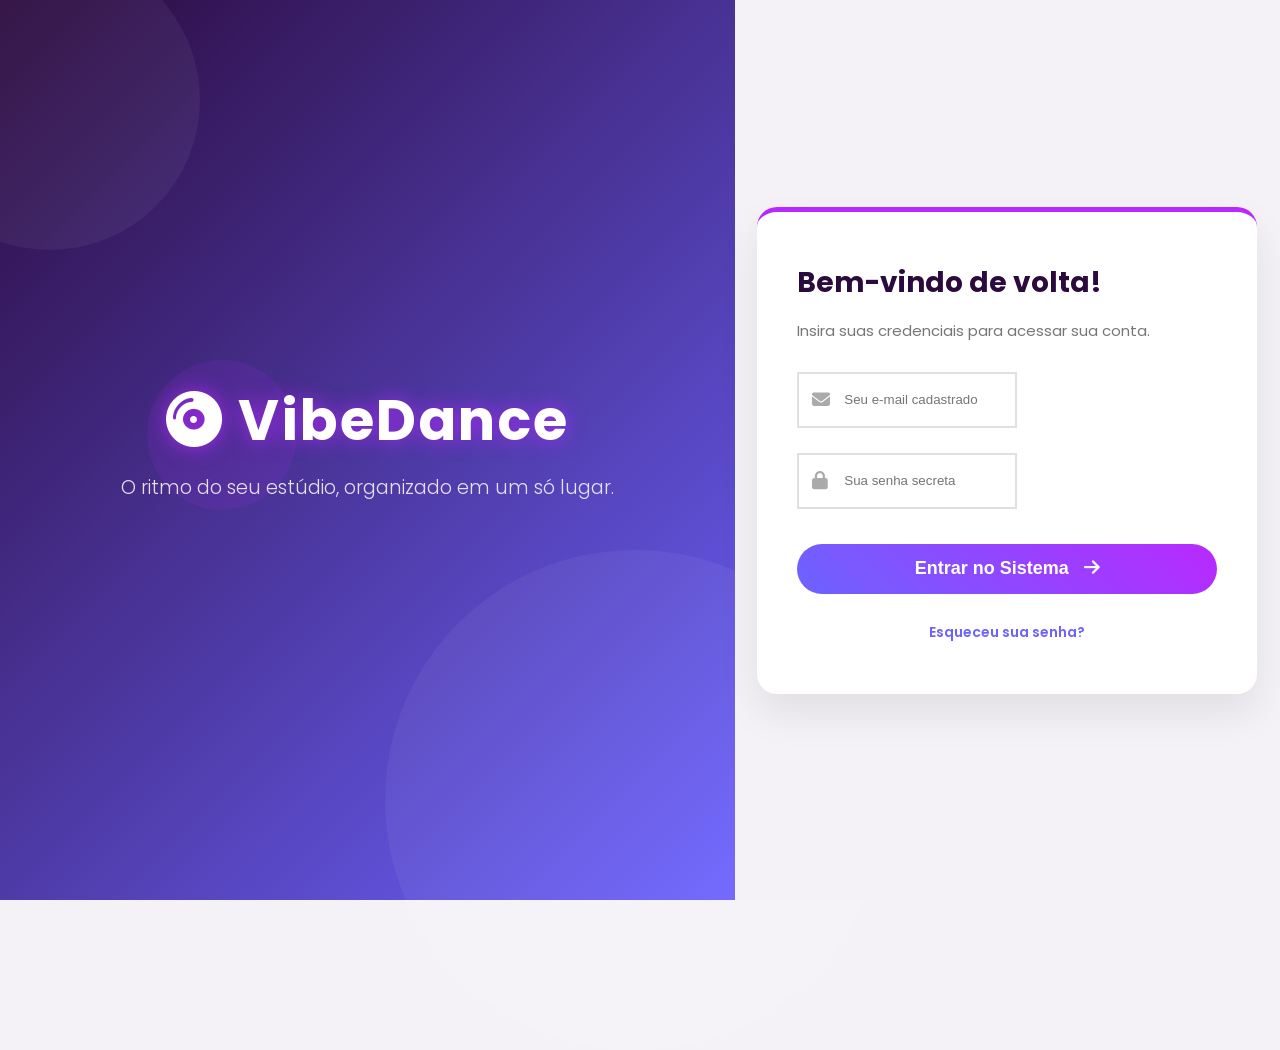
==== frontend/index.html @ d1a403cc "Criação JWT, Melhorias Frontend" ====
<!DOCTYPE html>
<html lang="pt-BR">
<head>
    <meta charset="UTF-8">
    <meta name="viewport" content="width=device-width, initial-scale=1.0">
    <title>VibeDance - Entre na sua conta</title>
    <!-- Importando o CSS global -->
    <link rel="stylesheet" href="styles.css">
    <style>
        /* Substitui o comportamento padrão do body apenas para esta página */
        body.login-page {
            display: flex;
            flex-direction: row;
            height: 100vh;
            margin: 0;
            overflow: hidden;
            background-color: var(--cor-fundo);
        }

        /* Lado Esquerdo: Marca e Vibe (Visual) */
        .login-banner {
            flex: 1.2;
            background: linear-gradient(135deg, var(--roxo-profundo) 0%, var(--roxo-vibrante) 100%);
            color: var(--cor-branco);
            display: flex;
            flex-direction: column;
            justify-content: center;
            align-items: center;
            text-align: center;
            position: relative;
            padding: 40px;
        }

        /* Formas geométricas abstratas para dar movimento ao fundo */
        .forma-abstrata {
            position: absolute;
            border-radius: 50%;
            background: rgba(255, 255, 255, 0.05);
            z-index: 0;
        }
        .forma-1 { width: 300px; height: 300px; top: -50px; left: -100px; }
        .forma-2 { width: 500px; height: 500px; bottom: -150px; right: -150px; }
        .forma-3 { width: 150px; height: 150px; top: 40%; left: 20%; background: rgba(184, 41, 255, 0.1); }

        .banner-conteudo {
            z-index: 1;
        }

        .banner-conteudo h1 {
            font-size: 3.5rem;
            margin: 0;
            letter-spacing: 2px;
            text-shadow: 0 0 20px rgba(184, 41, 255, 0.8);
        }

        .banner-conteudo p {
            font-size: 1.2rem;
            opacity: 0.85;
            margin-top: 10px;
            font-weight: 300;
        }

        /* Lado Direito: Formulário de Login */
        .login-form-area {
            flex: 1;
            display: flex;
            justify-content: center;
            align-items: center;
            background: var(--cor-fundo);
            position: relative;
        }

        .login-card {
            width: 100%;
            max-width: 420px;
            background: var(--cor-branco);
            padding: 50px 40px;
            border-radius: 20px;
            box-shadow: 0 20px 40px rgba(0,0,0,0.08);
            border-top: 5px solid var(--roxo-neon);
        }

        .login-card h2 {
            margin-top: 0;
            color: var(--roxo-profundo);
            font-size: 28px;
            margin-bottom: 10px;
        }

        .login-card p.subtitulo {
            color: #777;
            margin-bottom: 30px;
            font-size: 15px;
        }

        /* Estilizando os inputs com ícones embutidos */
        .input-icon-wrapper {
            position: relative;
            margin-bottom: 25px;
        }

        .input-icon-wrapper i {
            position: absolute;
            top: 50%;
            left: 15px;
            transform: translateY(-50%);
            color: #aaa;
            font-size: 18px;
        }

        .input-icon-wrapper input {
            padding-left: 45px;
            height: 50px;
            border: 2px solid #e0e0e0;
            transition: all 0.3s ease;
        }

        .input-icon-wrapper input:focus {
            border-color: var(--roxo-vibrante);
            box-shadow: 0 0 10px rgba(108, 99, 255, 0.1);
        }

        .input-icon-wrapper input:focus + i,
        .input-icon-wrapper input:valid + i {
            color: var(--roxo-vibrante);
        }

        /* Responsividade para telas menores (celulares) */
        @media (max-width: 768px) {
            body.login-page { flex-direction: column; }
            .login-banner { flex: 0.6; padding: 20px; }
            .banner-conteudo h1 { font-size: 2.5rem; }
            .login-card { padding: 30px 20px; box-shadow: none; border: none; background: transparent; }
        }
    </style>
</head>
<body class="login-page">

    <!-- Lado Esquerdo Visual -->
    <div class="login-banner">
        <div class="forma-abstrata forma-1"></div>
        <div class="forma-abstrata forma-2"></div>
        <div class="forma-abstrata forma-3"></div>
        
        <div class="banner-conteudo">
            <h1><i class="fas fa-compact-disc"></i> VibeDance</h1>
            <p>O ritmo do seu estúdio, organizado em um só lugar.</p>
        </div>
    </div>

    <!-- Lado Direito Formulário -->
    <div class="login-form-area">
        <div class="login-card">
            <h2>Bem-vindo de volta!</h2>
            <p class="subtitulo">Insira suas credenciais para acessar sua conta.</p>

            <form id="form-login">
                <div class="input-icon-wrapper">
                    <i class="fas fa-envelope"></i>
                    <input type="email" id="email" required placeholder="Seu e-mail cadastrado">
                </div>
                
                <div class="input-icon-wrapper">
                    <i class="fas fa-lock"></i>
                    <input type="password" id="senha" required placeholder="Sua senha secreta">
                </div>
                
                <button type="submit" class="btn-acao" style="height: 50px; font-size: 18px; margin-top: 10px;">
                    Entrar no Sistema <i class="fas fa-arrow-right" style="margin-left: 10px;"></i>
                </button>
            </form>
            
            <div style="text-align: center; margin-top: 25px;">
                <a href="#" style="color: var(--roxo-vibrante); text-decoration: none; font-size: 14px; font-weight: 600;">Esqueceu sua senha?</a>
            </div>
        </div>
    </div>

    <!-- Mantemos a mesma lógica de redirecionamento que já criamos -->
    <script src="login.js"></script>
</body>
</html>
---- frontend/styles.css ----
/* Importando fonte moderna e ícones */
@import url('https://fonts.googleapis.com/css2?family=Poppins:wght@300;400;600;800&display=swap');
@import url('https://cdnjs.cloudflare.com/ajax/libs/font-awesome/6.4.0/css/all.min.css');

:root {
    --roxo-profundo: #2b0a3d;
    --roxo-vibrante: #6C63FF;
    --roxo-neon: #b829ff;
    --rosa-acento: #FF6584;
    --cor-fundo: #f4f2f7;
    --cor-texto: #333333;
    --cor-branco: #FFFFFF;
}

body {
    font-family: 'Poppins', sans-serif;
    background-color: var(--cor-fundo);
    color: var(--cor-texto);
    margin: 0;
    padding: 0;
    display: flex;
    min-height: 100vh;
}

/* =========================================
   BARRA LATERAL (SIDEBAR) PÓS-LOGIN
========================================= */
.sidebar {
    width: 250px;
    background: linear-gradient(180deg, var(--roxo-profundo) 0%, #4a154b 100%);
    color: var(--cor-branco);
    display: flex;
    flex-direction: column;
    padding: 20px 0;
    box-shadow: 4px 0 10px rgba(0,0,0,0.1);
}

.sidebar-logo {
    font-size: 24px;
    font-weight: 800;
    text-align: center;
    margin-bottom: 40px;
    letter-spacing: 2px;
    color: var(--roxo-neon);
    text-shadow: 0 0 10px rgba(184, 41, 255, 0.5);
}

.sidebar-logo i { margin-right: 10px; }

.nav-menu {
    list-style: none;
    padding: 0;
    margin: 0;
}

.nav-menu li {
    padding: 15px 25px;
    cursor: pointer;
    transition: all 0.3s ease;
    border-left: 4px solid transparent;
}

.nav-menu li:hover, .nav-menu li.ativo {
    background: rgba(255, 255, 255, 0.1);
    border-left: 4px solid var(--roxo-neon);
    padding-left: 30px; /* Efeito de movimento */
}

.nav-menu li i {
    margin-right: 15px;
    width: 20px;
    text-align: center;
}

/* =========================================
   ÁREA DE CONTEÚDO PRINCIPAL
========================================= */
.main-content {
    flex: 1;
    padding: 40px;
    overflow-y: auto;
}

.header-boas-vindas {
    display: flex;
    justify-content: space-between;
    align-items: center;
    margin-bottom: 40px;
}

.header-boas-vindas h1 {
    margin: 0;
    color: var(--roxo-profundo);
    font-weight: 800;
}

.header-boas-vindas p {
    margin: 5px 0 0 0;
    color: #666;
}

.perfil-usuario {
    display: flex;
    align-items: center;
    gap: 15px;
    background: var(--cor-branco);
    padding: 10px 20px;
    border-radius: 50px;
    box-shadow: 0 4px 10px rgba(0,0,0,0.05);
}

.avatar {
    width: 40px;
    height: 40px;
    background: linear-gradient(135deg, var(--roxo-vibrante), var(--rosa-acento));
    border-radius: 50%;
    display: flex;
    align-items: center;
    justify-content: center;
    color: white;
    font-weight: bold;
}

/* =========================================
   CARDS DE DANÇA (MODALIDADES)
========================================= */
.grid-modalidades {
    display: grid;
    grid-template-columns: repeat(auto-fill, minmax(280px, 1fr));
    gap: 25px;
}

.card-danca {
    background: var(--cor-branco);
    border-radius: 16px;
    overflow: hidden;
    box-shadow: 0 10px 20px rgba(0,0,0,0.05);
    transition: transform 0.4s cubic-bezier(0.175, 0.885, 0.32, 1.275);
    position: relative;
    border-top: 5px solid var(--roxo-vibrante);
}

.card-danca:hover {
    transform: translateY(-10px); /* Efeito de elevação ("pulo" de dança) */
    box-shadow: 0 15px 30px rgba(108, 99, 255, 0.2);
}

.card-icon {
    font-size: 40px;
    color: var(--roxo-vibrante);
    text-align: center;
    margin-top: 25px;
    opacity: 0.8;
}

.card-content { padding: 25px; text-align: center; }
.card-content h3 { margin: 10px 0; color: var(--roxo-profundo); }
.card-content p { color: #777; font-size: 14px; margin-bottom: 20px; }

/* Botões com gradiente neon */
.btn-acao {
    background: linear-gradient(45deg, var(--roxo-vibrante), var(--roxo-neon));
    color: white;
    border: none;
    padding: 12px 25px;
    border-radius: 25px;
    font-weight: 600;
    cursor: pointer;
    width: 100%;
    transition: box-shadow 0.3s, transform 0.2s;
}

.btn-acao:hover {
    box-shadow: 0 5px 15px rgba(184, 41, 255, 0.4);
    transform: scale(1.02);
}
/* =========================================
   ESTILOS DO PAINEL ADMINISTRATIVO
========================================= */
.admin-grid {
    display: grid;
    grid-template-columns: 1fr;
    gap: 30px;
    margin-top: 30px;
}

@media (min-width: 1024px) {
    .admin-grid.duas-colunas {
        grid-template-columns: 1fr 1.5fr; /* Formulário menor, tabela maior */
    }
}

.card-admin {
    background: var(--cor-branco);
    border-radius: 16px;
    padding: 30px;
    box-shadow: 0 10px 20px rgba(0,0,0,0.03);
    border-top: 5px solid var(--roxo-vibrante);
}

.card-admin h2 {
    margin-top: 0;
    color: var(--roxo-profundo);
    font-size: 20px;
    border-bottom: 2px solid var(--cor-fundo);
    padding-bottom: 15px;
    margin-bottom: 25px;
}

/* Tabelas Modernas */
.table-responsive {
    overflow-x: auto;
}

.admin-table {
    width: 100%;
    border-collapse: collapse;
    margin-top: 10px;
}

.admin-table th {
    background-color: var(--cor-fundo);
    color: #555;
    font-weight: 600;
    text-align: left;
    padding: 15px;
    border-radius: 8px 8px 0 0;
}

.admin-table td {
    padding: 15px;
    border-bottom: 1px solid #eee;
    color: var(--cor-texto);
    vertical-align: middle;
}

.admin-table tr:hover {
    background-color: rgba(108, 99, 255, 0.05);
}

/* Botões de Ação na Tabela */
.btn-pequeno {
    padding: 6px 12px;
    border-radius: 6px;
    font-size: 12px;
    font-weight: bold;
    border: none;
    cursor: pointer;
    margin-right: 5px;
    color: white;
}
.btn-editar { background-color: #2196F3; }
.btn-excluir { background-color: #f44336; }
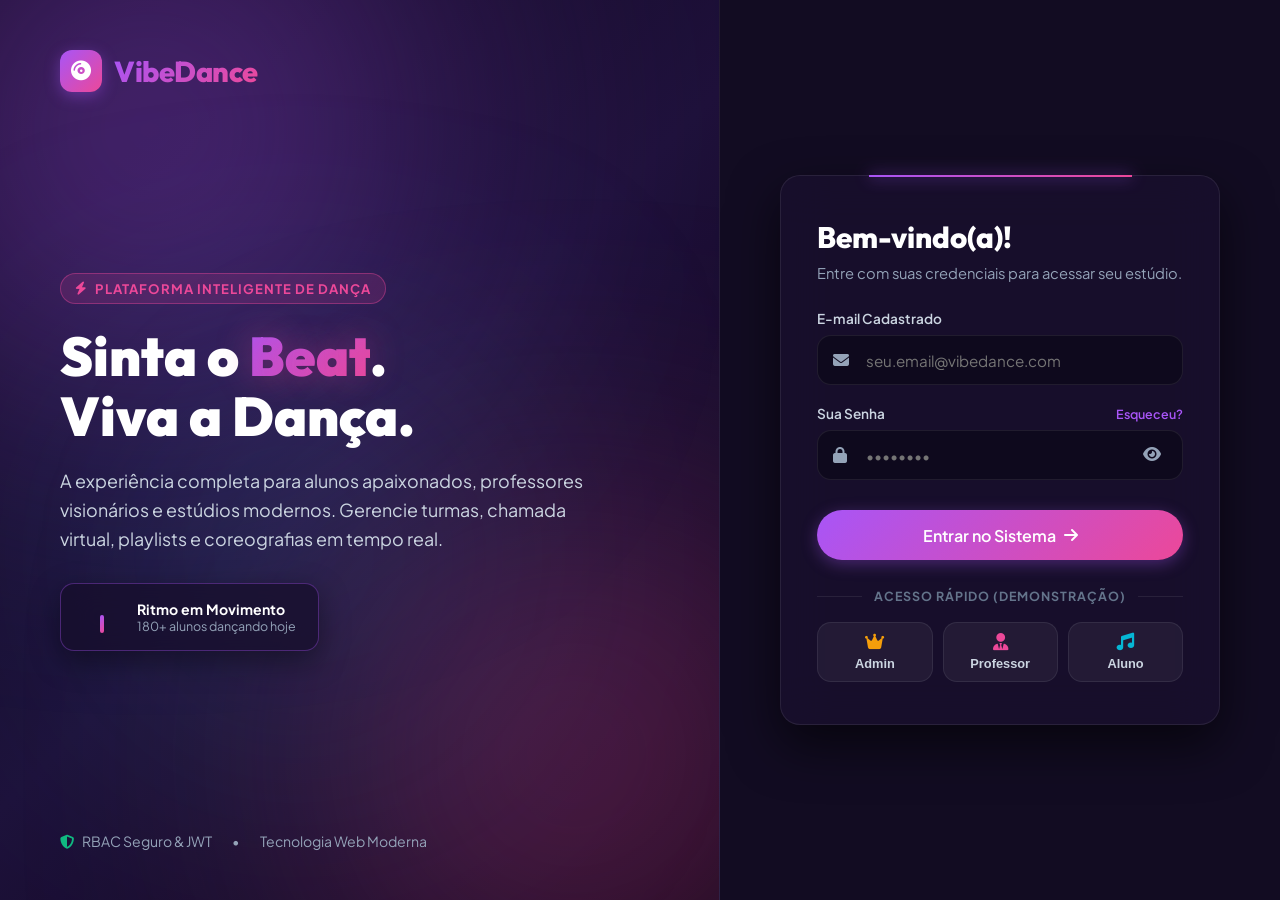
==== commit be9b0178: "Add front inicial e schema VibeDance" ====
--- a/frontend/index.html
+++ b/frontend/index.html
@@ -3,180 +3,497 @@
 <head>
     <meta charset="UTF-8">
     <meta name="viewport" content="width=device-width, initial-scale=1.0">
-    <title>VibeDance - Entre na sua conta</title>
-    <!-- Importando o CSS global -->
-    <link rel="stylesheet" href="styles.css">
+    <title>VibeDance - Entre no Ritmo | Autenticação</title>
+    
+    <!-- Design System Tokens & Components -->
+    <link rel="stylesheet" href="css/theme.css">
+    <link rel="stylesheet" href="css/components.css">
+
     <style>
-        /* Substitui o comportamento padrão do body apenas para esta página */
-        body.login-page {
-            display: flex;
-            flex-direction: row;
-            height: 100vh;
-            margin: 0;
+        body.login-body {
+            background-color: var(--bg-base);
+            min-height: 100vh;
+            display: flex;
+            align-items: stretch;
+            position: relative;
+            overflow-x: hidden;
+        }
+
+        /* Container Split Screen */
+        .login-split-wrapper {
+            display: flex;
+            width: 100vw;
+            min-height: 100vh;
+        }
+
+        /* Lado Esquerdo: A 'Vibe' (Visual Rítmico, Neon & Movimento) */
+        .vibe-showcase-panel {
+            flex: 1.25;
+            background: linear-gradient(135deg, #100820 0%, #1e113a 50%, #0d0618 100%);
+            position: relative;
+            display: flex;
+            flex-direction: column;
+            justify-content: space-between;
+            padding: 50px 60px;
             overflow: hidden;
-            background-color: var(--cor-fundo);
-        }
-
-        /* Lado Esquerdo: Marca e Vibe (Visual) */
-        .login-banner {
-            flex: 1.2;
-            background: linear-gradient(135deg, var(--roxo-profundo) 0%, var(--roxo-vibrante) 100%);
-            color: var(--cor-branco);
-            display: flex;
-            flex-direction: column;
-            justify-content: center;
-            align-items: center;
-            text-align: center;
-            position: relative;
-            padding: 40px;
-        }
-
-        /* Formas geométricas abstratas para dar movimento ao fundo */
-        .forma-abstrata {
+            border-right: 1px solid var(--border-subtle);
+        }
+
+        /* Luzes Cênicas de Palco */
+        .stage-light {
             position: absolute;
             border-radius: 50%;
+            filter: blur(140px);
+            pointer-events: none;
+        }
+        .light-purple {
+            width: 500px;
+            height: 500px;
+            top: -120px;
+            left: -100px;
+            background: rgba(168, 85, 247, 0.45);
+        }
+        .light-pink {
+            width: 450px;
+            height: 450px;
+            bottom: -80px;
+            right: -80px;
+            background: rgba(236, 72, 153, 0.4);
+        }
+        .light-cyan {
+            width: 300px;
+            height: 300px;
+            top: 45%;
+            left: 20%;
+            background: rgba(6, 182, 212, 0.25);
+        }
+
+        /* Conteúdo do Banner */
+        .showcase-header {
+            z-index: 2;
+            display: flex;
+            align-items: center;
+            gap: 12px;
+        }
+
+        .showcase-brand-title {
+            font-family: var(--font-heading);
+            font-size: 1.8rem;
+            font-weight: 800;
+            background: var(--grad-primary);
+            -webkit-background-clip: text;
+            -webkit-text-fill-color: transparent;
+            letter-spacing: -0.5px;
+        }
+
+        .showcase-hero {
+            z-index: 2;
+            max-width: 540px;
+            margin: auto 0;
+        }
+
+        .live-tag {
+            display: inline-flex;
+            align-items: center;
+            gap: 8px;
+            background: rgba(236, 72, 153, 0.15);
+            border: 1px solid rgba(236, 72, 153, 0.4);
+            color: var(--neon-pink);
+            padding: 6px 14px;
+            border-radius: var(--radius-full);
+            font-size: 0.82rem;
+            font-weight: 700;
+            text-transform: uppercase;
+            letter-spacing: 1px;
+            margin-bottom: 22px;
+        }
+
+        .hero-headline {
+            font-family: var(--font-heading);
+            font-size: 3.4rem;
+            font-weight: 900;
+            line-height: 1.12;
+            color: #fff;
+            margin-bottom: 20px;
+        }
+
+        .hero-headline span {
+            background: var(--grad-primary);
+            -webkit-background-clip: text;
+            -webkit-text-fill-color: transparent;
+            text-shadow: 0 0 35px rgba(236, 72, 153, 0.4);
+        }
+
+        .hero-subtext {
+            font-size: 1.12rem;
+            line-height: 1.6;
+            color: var(--text-secondary);
+            margin-bottom: 30px;
+        }
+
+        /* Equalizador estilizado no banner */
+        .showcase-sound-card {
+            background: rgba(22, 14, 42, 0.7);
+            backdrop-filter: blur(16px);
+            border: 1px solid var(--border-glow);
+            border-radius: var(--radius-md);
+            padding: 16px 22px;
+            display: inline-flex;
+            align-items: center;
+            gap: 16px;
+            box-shadow: 0 10px 30px rgba(0, 0, 0, 0.4);
+        }
+
+        .showcase-footer {
+            z-index: 2;
+            display: flex;
+            align-items: center;
+            gap: 20px;
+            color: var(--text-muted);
+            font-size: 0.88rem;
+        }
+
+        /* Lado Direito: Formulário de Autenticação */
+        .vibe-auth-panel {
+            flex: 1;
+            background: var(--bg-surface);
+            display: flex;
+            align-items: center;
+            justify-content: center;
+            padding: 40px;
+            position: relative;
+        }
+
+        .auth-card {
+            width: 100%;
+            max-width: 440px;
+            background: var(--bg-card);
+            backdrop-filter: blur(25px);
+            border: 1px solid var(--border-subtle);
+            border-radius: var(--radius-lg);
+            padding: 42px 36px;
+            box-shadow: 0 20px 50px rgba(0, 0, 0, 0.6);
+            position: relative;
+        }
+
+        .auth-card::before {
+            content: '';
+            position: absolute;
+            top: -1px;
+            left: 20%;
+            right: 20%;
+            height: 2px;
+            background: var(--grad-primary);
+            box-shadow: 0 0 15px var(--neon-purple);
+        }
+
+        .auth-card-header {
+            margin-bottom: 28px;
+        }
+
+        .auth-card-header h2 {
+            font-family: var(--font-heading);
+            font-size: 1.85rem;
+            font-weight: 800;
+            color: #fff;
+            margin-bottom: 8px;
+        }
+
+        .auth-card-header p {
+            color: var(--text-muted);
+            font-size: 0.92rem;
+        }
+
+        /* Input Wrappers com Ícone e Feedback */
+        .auth-field {
+            margin-bottom: 20px;
+            position: relative;
+        }
+
+        .auth-field label {
+            display: block;
+            font-size: 0.85rem;
+            font-weight: 600;
+            color: var(--text-secondary);
+            margin-bottom: 8px;
+        }
+
+        .input-group {
+            position: relative;
+            display: flex;
+            align-items: center;
+        }
+
+        .input-group i.input-icon {
+            position: absolute;
+            left: 16px;
+            color: var(--text-muted);
+            font-size: 1rem;
+            transition: color var(--transition-fast);
+        }
+
+        .input-group input {
+            width: 100%;
+            height: 50px;
+            padding: 0 45px 0 48px;
+            background: var(--bg-input);
+            border: 1px solid var(--border-subtle);
+            border-radius: var(--radius-md);
+            color: #fff;
+            font-size: 0.95rem;
+            font-family: var(--font-body);
+            outline: none;
+            transition: all var(--transition-fast);
+        }
+
+        .input-group input:focus {
+            border-color: var(--neon-purple);
+            box-shadow: 0 0 15px rgba(168, 85, 247, 0.35);
+        }
+
+        .input-group input:focus ~ i.input-icon {
+            color: var(--neon-purple);
+        }
+
+        .btn-toggle-eye {
+            position: absolute;
+            right: 14px;
+            background: none;
+            border: none;
+            color: var(--text-muted);
+            cursor: pointer;
+            padding: 8px;
+            font-size: 1rem;
+            transition: color var(--transition-fast);
+        }
+
+        .btn-toggle-eye:hover {
+            color: var(--neon-cyan);
+        }
+
+        .field-error-msg {
+            display: none;
+            font-size: 0.8rem;
+            color: #f87171;
+            margin-top: 6px;
+            align-items: center;
+            gap: 6px;
+        }
+
+        /* Alerta Geral de Erro */
+        .auth-alert {
+            display: none;
+            background: rgba(239, 68, 68, 0.15);
+            border: 1px solid rgba(239, 68, 68, 0.4);
+            color: #fca5a5;
+            padding: 12px 16px;
+            border-radius: var(--radius-md);
+            font-size: 0.88rem;
+            margin-bottom: 22px;
+            align-items: center;
+            gap: 10px;
+        }
+
+        /* Demo Quick Access */
+        .demo-access-divider {
+            display: flex;
+            align-items: center;
+            gap: 12px;
+            margin: 28px 0 18px;
+            color: var(--text-dim);
+            font-size: 0.78rem;
+            font-weight: 700;
+            text-transform: uppercase;
+            letter-spacing: 1px;
+        }
+
+        .demo-access-divider::before, .demo-access-divider::after {
+            content: '';
+            flex: 1;
+            height: 1px;
+            background: var(--border-subtle);
+        }
+
+        .demo-pills-grid {
+            display: grid;
+            grid-template-columns: repeat(3, 1fr);
+            gap: 10px;
+        }
+
+        .demo-pill-btn {
             background: rgba(255, 255, 255, 0.05);
-            z-index: 0;
-        }
-        .forma-1 { width: 300px; height: 300px; top: -50px; left: -100px; }
-        .forma-2 { width: 500px; height: 500px; bottom: -150px; right: -150px; }
-        .forma-3 { width: 150px; height: 150px; top: 40%; left: 20%; background: rgba(184, 41, 255, 0.1); }
-
-        .banner-conteudo {
-            z-index: 1;
-        }
-
-        .banner-conteudo h1 {
-            font-size: 3.5rem;
-            margin: 0;
-            letter-spacing: 2px;
-            text-shadow: 0 0 20px rgba(184, 41, 255, 0.8);
-        }
-
-        .banner-conteudo p {
-            font-size: 1.2rem;
-            opacity: 0.85;
-            margin-top: 10px;
-            font-weight: 300;
-        }
-
-        /* Lado Direito: Formulário de Login */
-        .login-form-area {
-            flex: 1;
-            display: flex;
-            justify-content: center;
-            align-items: center;
-            background: var(--cor-fundo);
-            position: relative;
-        }
-
-        .login-card {
-            width: 100%;
-            max-width: 420px;
-            background: var(--cor-branco);
-            padding: 50px 40px;
-            border-radius: 20px;
-            box-shadow: 0 20px 40px rgba(0,0,0,0.08);
-            border-top: 5px solid var(--roxo-neon);
-        }
-
-        .login-card h2 {
-            margin-top: 0;
-            color: var(--roxo-profundo);
-            font-size: 28px;
-            margin-bottom: 10px;
-        }
-
-        .login-card p.subtitulo {
-            color: #777;
-            margin-bottom: 30px;
-            font-size: 15px;
-        }
-
-        /* Estilizando os inputs com ícones embutidos */
-        .input-icon-wrapper {
-            position: relative;
-            margin-bottom: 25px;
-        }
-
-        .input-icon-wrapper i {
-            position: absolute;
-            top: 50%;
-            left: 15px;
-            transform: translateY(-50%);
-            color: #aaa;
-            font-size: 18px;
-        }
-
-        .input-icon-wrapper input {
-            padding-left: 45px;
-            height: 50px;
-            border: 2px solid #e0e0e0;
-            transition: all 0.3s ease;
-        }
-
-        .input-icon-wrapper input:focus {
-            border-color: var(--roxo-vibrante);
-            box-shadow: 0 0 10px rgba(108, 99, 255, 0.1);
-        }
-
-        .input-icon-wrapper input:focus + i,
-        .input-icon-wrapper input:valid + i {
-            color: var(--roxo-vibrante);
-        }
-
-        /* Responsividade para telas menores (celulares) */
-        @media (max-width: 768px) {
-            body.login-page { flex-direction: column; }
-            .login-banner { flex: 0.6; padding: 20px; }
-            .banner-conteudo h1 { font-size: 2.5rem; }
-            .login-card { padding: 30px 20px; box-shadow: none; border: none; background: transparent; }
+            border: 1px solid var(--border-subtle);
+            border-radius: var(--radius-md);
+            padding: 10px 8px;
+            color: var(--text-secondary);
+            font-size: 0.8rem;
+            font-weight: 600;
+            display: flex;
+            flex-direction: column;
+            align-items: center;
+            gap: 5px;
+            cursor: pointer;
+            transition: all var(--transition-fast);
+        }
+
+        .demo-pill-btn:hover {
+            background: rgba(168, 85, 247, 0.18);
+            border-color: var(--neon-purple);
+            color: #fff;
+            transform: translateY(-2px);
+        }
+
+        .demo-pill-btn.admin:hover { border-color: var(--neon-amber); }
+        .demo-pill-btn.prof:hover { border-color: var(--neon-pink); }
+        .demo-pill-btn.aluno:hover { border-color: var(--neon-cyan); }
+
+        /* Responsividade */
+        @media (max-width: 960px) {
+            .login-split-wrapper { flex-direction: column; }
+            .vibe-showcase-panel { padding: 40px 24px; min-height: 380px; }
+            .hero-headline { font-size: 2.2rem; }
+            .vibe-auth-panel { padding: 30px 16px; }
+            .auth-card { padding: 30px 20px; box-shadow: none; }
         }
     </style>
 </head>
-<body class="login-page">
-
-    <!-- Lado Esquerdo Visual -->
-    <div class="login-banner">
-        <div class="forma-abstrata forma-1"></div>
-        <div class="forma-abstrata forma-2"></div>
-        <div class="forma-abstrata forma-3"></div>
+<body class="login-body">
+
+    <div class="login-split-wrapper">
         
-        <div class="banner-conteudo">
-            <h1><i class="fas fa-compact-disc"></i> VibeDance</h1>
-            <p>O ritmo do seu estúdio, organizado em um só lugar.</p>
-        </div>
+        <!-- LADO ESQUERDO: Experiência Visual 'The Vibe' -->
+        <section class="vibe-showcase-panel">
+            <div class="stage-light light-purple"></div>
+            <div class="stage-light light-pink"></div>
+            <div class="stage-light light-cyan"></div>
+
+            <div class="showcase-header">
+                <div class="brand-icon-box">
+                    <i class="fas fa-compact-disc"></i>
+                </div>
+                <div class="showcase-brand-title">VibeDance</div>
+            </div>
+
+            <div class="showcase-hero">
+                <div class="live-tag">
+                    <i class="fas fa-bolt"></i> Plataforma Inteligente de Dança
+                </div>
+
+                <h1 class="hero-headline">
+                    Sinta o <span>Beat</span>.<br>
+                    Viva a Dança.
+                </h1>
+
+                <p class="hero-subtext">
+                    A experiência completa para alunos apaixonados, professores visionários e estúdios modernos. Gerencie turmas, chamada virtual, playlists e coreografias em tempo real.
+                </p>
+
+                <!-- Card de Demonstração de Áudio e Onda Sonora -->
+                <div class="showcase-sound-card">
+                    <div class="soundwave-visualizer">
+                        <div class="soundwave-bar"></div>
+                        <div class="soundwave-bar"></div>
+                        <div class="soundwave-bar"></div>
+                        <div class="soundwave-bar"></div>
+                        <div class="soundwave-bar"></div>
+                    </div>
+                    <div>
+                        <div style="font-size: 0.88rem; font-weight: 700; color: #fff;">Ritmo em Movimento</div>
+                        <div style="font-size: 0.78rem; color: var(--text-muted);">180+ alunos dançando hoje</div>
+                    </div>
+                </div>
+            </div>
+
+            <div class="showcase-footer">
+                <div><i class="fas fa-shield-alt" style="color: var(--neon-emerald); margin-right: 6px;"></i> RBAC Seguro & JWT</div>
+                <div>•</div>
+                <div>Tecnologia Web Moderna</div>
+            </div>
+        </section>
+
+        <!-- LADO DIREITO: Card de Autenticação -->
+        <section class="vibe-auth-panel">
+            <div class="auth-card">
+                
+                <div class="auth-card-header">
+                    <h2>Bem-vindo(a)!</h2>
+                    <p>Entre com suas credenciais para acessar seu estúdio.</p>
+                </div>
+
+                <!-- Banner de Alerta Dinâmico -->
+                <div id="auth-alert" class="auth-alert">
+                    <i class="fas fa-exclamation-circle" style="font-size: 1.1rem;"></i>
+                    <span id="auth-alert-text">Erro na autenticação</span>
+                </div>
+
+                <form id="form-login" novalidate>
+                    <!-- Campo E-mail -->
+                    <div class="auth-field">
+                        <label for="email">E-mail Cadastrado</label>
+                        <div class="input-group">
+                            <i class="fas fa-envelope input-icon"></i>
+                            <input type="email" id="email" placeholder="seu.email@vibedance.com" required autocomplete="email">
+                        </div>
+                        <div id="email-error" class="field-error-msg">
+                            <i class="fas fa-info-circle"></i> <span>E-mail inválido</span>
+                        </div>
+                    </div>
+
+                    <!-- Campo Senha -->
+                    <div class="auth-field">
+                        <div style="display: flex; justify-content: space-between; align-items: center; margin-bottom: 8px;">
+                            <label for="senha" style="margin-bottom: 0;">Sua Senha</label>
+                            <a href="#" id="link-esqueci-senha" style="font-size: 0.78rem; color: var(--neon-purple); text-decoration: none; font-weight: 600;">Esqueceu?</a>
+                        </div>
+                        <div class="input-group">
+                            <i class="fas fa-lock input-icon"></i>
+                            <input type="password" id="senha" placeholder="••••••••" required autocomplete="current-password">
+                            <button type="button" class="btn-toggle-eye" id="btn-toggle-senha" title="Mostrar/Ocultar Senha">
+                                <i class="fas fa-eye" id="eye-icon"></i>
+                            </button>
+                        </div>
+                        <div id="senha-error" class="field-error-msg">
+                            <i class="fas fa-info-circle"></i> <span>A senha precisa de no mínimo 6 caracteres</span>
+                        </div>
+                    </div>
+
+                    <button type="submit" id="btn-submit-login" class="btn-vibe-primary" style="width: 100%; height: 50px; font-size: 1rem; margin-top: 10px;">
+                        <span>Entrar no Sistema</span>
+                        <i class="fas fa-arrow-right"></i>
+                    </button>
+                </form>
+
+                <!-- Divisor de Demonstração com 1 Clique -->
+                <div class="demo-access-divider">
+                    <span>Acesso Rápido (Demonstração)</span>
+                </div>
+
+                <div class="demo-pills-grid">
+                    <button type="button" class="demo-pill-btn admin" onclick="executarDemoLogin('ADMINISTRADOR')">
+                        <i class="fas fa-crown" style="color: var(--neon-amber); font-size: 1.1rem;"></i>
+                        <span>Admin</span>
+                    </button>
+
+                    <button type="button" class="demo-pill-btn prof" onclick="executarDemoLogin('PROFESSOR')">
+                        <i class="fas fa-user-tie" style="color: var(--neon-pink); font-size: 1.1rem;"></i>
+                        <span>Professor</span>
+                    </button>
+
+                    <button type="button" class="demo-pill-btn aluno" onclick="executarDemoLogin('ALUNO')">
+                        <i class="fas fa-music" style="color: var(--neon-cyan); font-size: 1.1rem;"></i>
+                        <span>Aluno</span>
+                    </button>
+                </div>
+
+            </div>
+        </section>
+
     </div>
 
-    <!-- Lado Direito Formulário -->
-    <div class="login-form-area">
-        <div class="login-card">
-            <h2>Bem-vindo de volta!</h2>
-            <p class="subtitulo">Insira suas credenciais para acessar sua conta.</p>
-
-            <form id="form-login">
-                <div class="input-icon-wrapper">
-                    <i class="fas fa-envelope"></i>
-                    <input type="email" id="email" required placeholder="Seu e-mail cadastrado">
-                </div>
-                
-                <div class="input-icon-wrapper">
-                    <i class="fas fa-lock"></i>
-                    <input type="password" id="senha" required placeholder="Sua senha secreta">
-                </div>
-                
-                <button type="submit" class="btn-acao" style="height: 50px; font-size: 18px; margin-top: 10px;">
-                    Entrar no Sistema <i class="fas fa-arrow-right" style="margin-left: 10px;"></i>
-                </button>
-            </form>
-            
-            <div style="text-align: center; margin-top: 25px;">
-                <a href="#" style="color: var(--roxo-vibrante); text-decoration: none; font-size: 14px; font-weight: 600;">Esqueceu sua senha?</a>
-            </div>
-        </div>
-    </div>
-
-    <!-- Mantemos a mesma lógica de redirecionamento que já criamos -->
+    <!-- Scripts da Aplicação -->
+    <script src="js/state.js"></script>
+    <script src="js/ui.js"></script>
+    <script src="js/auth.js"></script>
     <script src="login.js"></script>
 </body>
 </html>
--- a/frontend/css/theme.css
+++ b/frontend/css/theme.css
@@ -0,0 +1,162 @@
+/* ==========================================================================
+   VibeDance Design System - Theme Tokens & Variables
+   Estética "The Vibe": Dark Obsidian Canvas, Electric Neon, Audio Waves & Motion
+   ========================================================================== */
+
+@import url('https://fonts.googleapis.com/css2?family=Outfit:wght@300;400;500;600;700;800;900&family=Plus+Jakarta+Sans:ital,wght@0,300;0,400;0,500;0,600;0,700;0,800;1,400&display=swap');
+@import url('https://cdnjs.cloudflare.com/ajax/libs/font-awesome/6.5.1/css/all.min.css');
+
+:root {
+    /* Superfícies e Fundos (Dark Canvas com profundidade) */
+    --bg-base: #0a0612;
+    --bg-surface: #120c22;
+    --bg-card: rgba(26, 17, 48, 0.7);
+    --bg-card-hover: rgba(36, 24, 68, 0.85);
+    --bg-glass: rgba(18, 12, 34, 0.65);
+    --bg-glass-heavy: rgba(14, 8, 26, 0.85);
+    --bg-input: rgba(15, 10, 28, 0.85);
+
+    /* Cores de Acento & Neon Vibrante */
+    --neon-purple: #a855f7;
+    --neon-pink: #ec4899;
+    --neon-cyan: #06b6d4;
+    --neon-amber: #f59e0b;
+    --neon-emerald: #10b981;
+    --neon-blue: #3b82f6;
+
+    /* Gradientes Dinâmicos de Dança e Som */
+    --grad-primary: linear-gradient(135deg, #a855f7 0%, #ec4899 100%);
+    --grad-cyan: linear-gradient(135deg, #06b6d4 0%, #3b82f6 100%);
+    --grad-sunset: linear-gradient(135deg, #ec4899 0%, #f59e0b 100%);
+    --grad-emerald: linear-gradient(135deg, #10b981 0%, #06b6d4 100%);
+    --grad-dark-card: linear-gradient(160deg, rgba(32, 20, 58, 0.65) 0%, rgba(16, 10, 30, 0.85) 100%);
+    --grad-border: linear-gradient(135deg, rgba(168, 85, 247, 0.4) 0%, rgba(236, 72, 153, 0.1) 100%);
+
+    /* Bordas & Brilhos Neon */
+    --border-subtle: rgba(255, 255, 255, 0.08);
+    --border-glow: rgba(168, 85, 247, 0.35);
+    --border-glow-pink: rgba(236, 72, 153, 0.35);
+    --border-glow-cyan: rgba(6, 182, 212, 0.35);
+    --glow-purple: 0 0 25px rgba(168, 85, 247, 0.35);
+    --glow-pink: 0 0 25px rgba(236, 72, 153, 0.35);
+    --glow-cyan: 0 0 25px rgba(6, 182, 212, 0.35);
+
+    /* Textos & Legibilidade */
+    --text-primary: #f8fafc;
+    --text-secondary: #cbd5e1;
+    --text-muted: #94a3b8;
+    --text-dim: #64748b;
+
+    /* Tipografia */
+    --font-heading: 'Outfit', sans-serif;
+    --font-body: 'Plus Jakarta Sans', sans-serif;
+
+    /* Espaçamento e Bordas */
+    --radius-sm: 8px;
+    --radius-md: 14px;
+    --radius-lg: 20px;
+    --radius-full: 9999px;
+
+    /* Transições */
+    --transition-fast: 0.18s cubic-bezier(0.4, 0, 0.2, 1);
+    --transition-normal: 0.3s cubic-bezier(0.16, 1, 0.3, 1);
+    --transition-spring: 0.5s cubic-bezier(0.175, 0.885, 0.32, 1.275);
+}
+
+/* ==========================================================================
+   Base Reset e Tipografia Fluida
+   ========================================================================== */
+*, *::before, *::after {
+    box-sizing: border-box;
+    margin: 0;
+    padding: 0;
+}
+
+html, body {
+    height: 100%;
+    font-family: var(--font-body);
+    background-color: var(--bg-base);
+    color: var(--text-primary);
+    overflow-x: hidden;
+    -webkit-font-smoothing: antialiased;
+}
+
+/* Custom Scrollbar com brilho neon */
+::-webkit-scrollbar {
+    width: 8px;
+    height: 8px;
+}
+::-webkit-scrollbar-track {
+    background: var(--bg-base);
+}
+::-webkit-scrollbar-thumb {
+    background: rgba(168, 85, 247, 0.3);
+    border-radius: var(--radius-full);
+}
+::-webkit-scrollbar-thumb:hover {
+    background: var(--neon-purple);
+}
+
+/* ==========================================================================
+   Animações de Som e Ritmo (Soundwave Equalizer)
+   ========================================================================== */
+@keyframes soundwave-dance {
+    0%, 100% {
+        height: 6px;
+        opacity: 0.5;
+    }
+    50% {
+        height: 28px;
+        opacity: 1;
+    }
+}
+
+.soundwave-visualizer {
+    display: inline-flex;
+    align-items: flex-end;
+    gap: 3px;
+    height: 32px;
+    padding: 0 4px;
+}
+
+.soundwave-bar {
+    width: 3.5px;
+    border-radius: 3px;
+    background: var(--grad-primary);
+    animation: soundwave-dance 1.2s ease-in-out infinite;
+}
+
+.soundwave-bar:nth-child(1) { animation-duration: 0.8s; animation-delay: 0.1s; }
+.soundwave-bar:nth-child(2) { animation-duration: 1.1s; animation-delay: 0.3s; }
+.soundwave-bar:nth-child(3) { animation-duration: 0.7s; animation-delay: 0.2s; height: 18px; }
+.soundwave-bar:nth-child(4) { animation-duration: 1.3s; animation-delay: 0.4s; }
+.soundwave-bar:nth-child(5) { animation-duration: 0.9s; animation-delay: 0.15s; }
+
+/* Efeito de Pulsar Neon */
+@keyframes neon-pulse {
+    0%, 100% {
+        box-shadow: 0 0 15px rgba(168, 85, 247, 0.4);
+    }
+    50% {
+        box-shadow: 0 0 30px rgba(236, 72, 153, 0.7), 0 0 50px rgba(168, 85, 247, 0.3);
+    }
+}
+
+.pulse-neon {
+    animation: neon-pulse 3s infinite;
+}
+
+/* Efeito de Vidro Fosco (Glassmorphism) */
+.glass-panel {
+    background: var(--bg-card);
+    backdrop-filter: blur(16px);
+    -webkit-backdrop-filter: blur(16px);
+    border: 1px solid var(--border-subtle);
+    border-radius: var(--radius-md);
+    box-shadow: 0 15px 35px rgba(0, 0, 0, 0.4);
+    transition: all var(--transition-normal);
+}
+
+.glass-panel:hover {
+    border-color: var(--border-glow);
+}
--- a/frontend/css/components.css
+++ b/frontend/css/components.css
@@ -0,0 +1,990 @@
+/* ==========================================================================
+   VibeDance Design System - Component Styles (components.css)
+   Sidebars, Cards, Tabelas Glassmorphism, Modais, Toasts, Badges e Botões
+   ========================================================================== */
+
+/* =========================================
+   Layout Principal (App Shell)
+   ========================================= */
+.app-container {
+    display: flex;
+    min-height: 100vh;
+    background: radial-gradient(circle at 10% 20%, rgba(168, 85, 247, 0.08) 0%, transparent 40%),
+                radial-gradient(circle at 90% 80%, rgba(236, 72, 153, 0.08) 0%, transparent 45%),
+                var(--bg-base);
+    position: relative;
+    overflow-x: hidden;
+}
+
+/* Efeito de luzes e gradientes de fundo */
+.bg-glow-orb {
+    position: fixed;
+    border-radius: 50%;
+    filter: blur(120px);
+    pointer-events: none;
+    z-index: 0;
+    opacity: 0.35;
+}
+.bg-orb-1 {
+    width: 450px;
+    height: 450px;
+    top: -100px;
+    left: 10%;
+    background: radial-gradient(circle, var(--neon-purple), transparent 70%);
+}
+.bg-orb-2 {
+    width: 400px;
+    height: 400px;
+    bottom: -50px;
+    right: 5%;
+    background: radial-gradient(circle, var(--neon-pink), transparent 70%);
+}
+
+/* =========================================
+   Barra Lateral (Sidebar)
+   ========================================= */
+.vibe-sidebar {
+    width: 270px;
+    background: var(--bg-glass-heavy);
+    backdrop-filter: blur(20px);
+    -webkit-backdrop-filter: blur(20px);
+    border-right: 1px solid var(--border-subtle);
+    display: flex;
+    flex-direction: column;
+    padding: 28px 18px;
+    z-index: 10;
+    position: sticky;
+    top: 0;
+    height: 100vh;
+    transition: all var(--transition-normal);
+}
+
+.sidebar-brand {
+    display: flex;
+    align-items: center;
+    gap: 12px;
+    padding: 0 12px 28px 12px;
+    border-bottom: 1px solid var(--border-subtle);
+    margin-bottom: 24px;
+}
+
+.brand-icon-box {
+    width: 42px;
+    height: 42px;
+    border-radius: 12px;
+    background: var(--grad-primary);
+    display: flex;
+    align-items: center;
+    justify-content: center;
+    font-size: 20px;
+    color: #fff;
+    box-shadow: 0 4px 15px rgba(168, 85, 247, 0.4);
+}
+
+.brand-text h2 {
+    font-family: var(--font-heading);
+    font-size: 1.45rem;
+    font-weight: 800;
+    letter-spacing: -0.5px;
+    background: var(--grad-primary);
+    -webkit-background-clip: text;
+    -webkit-text-fill-color: transparent;
+}
+
+.brand-text span {
+    font-size: 0.72rem;
+    text-transform: uppercase;
+    letter-spacing: 1.5px;
+    color: var(--text-muted);
+    font-weight: 600;
+}
+
+/* Menu de Navegação */
+.sidebar-menu {
+    list-style: none;
+    display: flex;
+    flex-direction: column;
+    gap: 8px;
+    flex: 1;
+}
+
+.menu-category-label {
+    font-size: 0.72rem;
+    font-weight: 700;
+    text-transform: uppercase;
+    letter-spacing: 1.2px;
+    color: var(--text-dim);
+    padding: 14px 14px 4px;
+}
+
+.nav-link {
+    display: flex;
+    align-items: center;
+    gap: 14px;
+    padding: 13px 16px;
+    border-radius: var(--radius-md);
+    color: var(--text-secondary);
+    font-weight: 500;
+    font-size: 0.95rem;
+    text-decoration: none;
+    cursor: pointer;
+    transition: all var(--transition-fast);
+    border: 1px solid transparent;
+}
+
+.nav-link i {
+    font-size: 1.15rem;
+    width: 22px;
+    text-align: center;
+    color: var(--text-muted);
+    transition: color var(--transition-fast);
+}
+
+.nav-link:hover {
+    background: rgba(168, 85, 247, 0.12);
+    color: var(--text-primary);
+    border-color: rgba(168, 85, 247, 0.25);
+    transform: translateX(4px);
+}
+
+.nav-link:hover i {
+    color: var(--neon-purple);
+}
+
+.nav-link.active {
+    background: var(--grad-primary);
+    color: #fff;
+    box-shadow: 0 4px 18px rgba(168, 85, 247, 0.35);
+    font-weight: 600;
+}
+
+.nav-link.active i {
+    color: #fff;
+}
+
+/* Rodapé da Sidebar: Usuário e Logout */
+.sidebar-user-card {
+    margin-top: auto;
+    padding-top: 18px;
+    border-top: 1px solid var(--border-subtle);
+    display: flex;
+    align-items: center;
+    justify-content: space-between;
+    gap: 10px;
+}
+
+.user-mini-profile {
+    display: flex;
+    align-items: center;
+    gap: 10px;
+    overflow: hidden;
+}
+
+.user-avatar-circle {
+    width: 40px;
+    height: 40px;
+    border-radius: 50%;
+    background: var(--grad-primary);
+    color: #fff;
+    font-weight: 700;
+    font-size: 0.95rem;
+    display: flex;
+    align-items: center;
+    justify-content: center;
+    box-shadow: 0 2px 10px rgba(168, 85, 247, 0.3);
+    flex-shrink: 0;
+}
+
+.user-meta {
+    overflow: hidden;
+    line-height: 1.25;
+}
+
+.user-meta .name {
+    font-size: 0.9rem;
+    font-weight: 600;
+    color: var(--text-primary);
+    white-space: nowrap;
+    text-overflow: ellipsis;
+    overflow: hidden;
+}
+
+.user-meta .role {
+    font-size: 0.75rem;
+    color: var(--neon-cyan);
+    font-weight: 600;
+}
+
+.btn-logout {
+    background: transparent;
+    border: none;
+    color: var(--text-muted);
+    font-size: 1.15rem;
+    cursor: pointer;
+    padding: 8px;
+    border-radius: var(--radius-sm);
+    transition: all var(--transition-fast);
+}
+
+.btn-logout:hover {
+    color: #ef4444;
+    background: rgba(239, 68, 68, 0.12);
+}
+
+/* =========================================
+   Área Principal de Conteúdo
+   ========================================= */
+.vibe-main-content {
+    flex: 1;
+    padding: 32px 42px;
+    overflow-y: auto;
+    z-index: 1;
+    position: relative;
+}
+
+/* Header Superior */
+.top-header {
+    display: flex;
+    justify-content: space-between;
+    align-items: center;
+    margin-bottom: 34px;
+    gap: 20px;
+}
+
+.welcome-box h1 {
+    font-family: var(--font-heading);
+    font-size: 1.95rem;
+    font-weight: 800;
+    color: var(--text-primary);
+    display: flex;
+    align-items: center;
+    gap: 12px;
+}
+
+.welcome-box p {
+    color: var(--text-muted);
+    font-size: 0.95rem;
+    margin-top: 4px;
+}
+
+.header-actions {
+    display: flex;
+    align-items: center;
+    gap: 14px;
+}
+
+.studio-status-pill {
+    display: flex;
+    align-items: center;
+    gap: 8px;
+    background: rgba(16, 185, 129, 0.12);
+    border: 1px solid rgba(16, 185, 129, 0.3);
+    color: var(--neon-emerald);
+    padding: 8px 16px;
+    border-radius: var(--radius-full);
+    font-size: 0.85rem;
+    font-weight: 600;
+}
+
+.live-dot {
+    width: 8px;
+    height: 8px;
+    border-radius: 50%;
+    background: var(--neon-emerald);
+    box-shadow: 0 0 10px var(--neon-emerald);
+    animation: blink-dot 1.5s infinite;
+}
+
+@keyframes blink-dot {
+    0%, 100% { opacity: 1; transform: scale(1); }
+    50% { opacity: 0.3; transform: scale(0.8); }
+}
+
+/* =========================================
+   Cards de Métricas / Estatísticas (KPIs)
+   ========================================= */
+.stats-grid {
+    display: grid;
+    grid-template-columns: repeat(auto-fit, minmax(220px, 1fr));
+    gap: 20px;
+    margin-bottom: 32px;
+}
+
+.stat-card {
+    background: var(--bg-card);
+    backdrop-filter: blur(14px);
+    border: 1px solid var(--border-subtle);
+    border-radius: var(--radius-md);
+    padding: 22px;
+    position: relative;
+    overflow: hidden;
+    transition: all var(--transition-normal);
+}
+
+.stat-card::before {
+    content: '';
+    position: absolute;
+    top: 0;
+    left: 0;
+    width: 100%;
+    height: 3px;
+    background: var(--grad-primary);
+    opacity: 0.8;
+}
+
+.stat-card:hover {
+    transform: translateY(-5px);
+    border-color: var(--border-glow);
+    box-shadow: var(--glow-purple);
+}
+
+.stat-card-header {
+    display: flex;
+    justify-content: space-between;
+    align-items: center;
+    margin-bottom: 12px;
+}
+
+.stat-title {
+    font-size: 0.85rem;
+    font-weight: 600;
+    color: var(--text-muted);
+    text-transform: uppercase;
+    letter-spacing: 0.8px;
+}
+
+.stat-icon-wrapper {
+    width: 38px;
+    height: 38px;
+    border-radius: 10px;
+    display: flex;
+    align-items: center;
+    justify-content: center;
+    font-size: 1.1rem;
+}
+
+.stat-icon-purple { background: rgba(168, 85, 247, 0.15); color: var(--neon-purple); }
+.stat-icon-pink { background: rgba(236, 72, 153, 0.15); color: var(--neon-pink); }
+.stat-icon-cyan { background: rgba(6, 182, 212, 0.15); color: var(--neon-cyan); }
+.stat-icon-amber { background: rgba(245, 158, 11, 0.15); color: var(--neon-amber); }
+
+.stat-value {
+    font-family: var(--font-heading);
+    font-size: 2rem;
+    font-weight: 800;
+    color: var(--text-primary);
+    line-height: 1.1;
+}
+
+.stat-footer {
+    display: flex;
+    align-items: center;
+    gap: 6px;
+    margin-top: 8px;
+    font-size: 0.82rem;
+    color: var(--text-muted);
+}
+
+.trend-up { color: var(--neon-emerald); font-weight: 600; }
+.trend-neutral { color: var(--neon-cyan); font-weight: 600; }
+
+/* =========================================
+   Cards de Conteúdo e Dança
+   ========================================= */
+.section-header {
+    display: flex;
+    justify-content: space-between;
+    align-items: center;
+    margin-bottom: 20px;
+}
+
+.section-title {
+    font-family: var(--font-heading);
+    font-size: 1.35rem;
+    font-weight: 700;
+    color: var(--text-primary);
+    display: flex;
+    align-items: center;
+    gap: 10px;
+}
+
+.cards-grid {
+    display: grid;
+    grid-template-columns: repeat(auto-fill, minmax(300px, 1fr));
+    gap: 24px;
+}
+
+.vibe-card {
+    background: var(--bg-card);
+    backdrop-filter: blur(16px);
+    border: 1px solid var(--border-subtle);
+    border-radius: var(--radius-md);
+    overflow: hidden;
+    position: relative;
+    transition: all var(--transition-spring);
+    display: flex;
+    flex-direction: column;
+}
+
+.vibe-card:hover {
+    transform: translateY(-8px);
+    border-color: var(--border-glow);
+    box-shadow: 0 15px 30px rgba(0, 0, 0, 0.5), 0 0 20px rgba(168, 85, 247, 0.2);
+}
+
+.card-top-banner {
+    height: 110px;
+    background: var(--grad-dark-card);
+    position: relative;
+    display: flex;
+    align-items: center;
+    justify-content: center;
+    overflow: hidden;
+}
+
+.card-top-banner i.banner-bg-icon {
+    position: absolute;
+    right: -10px;
+    bottom: -15px;
+    font-size: 6.5rem;
+    opacity: 0.08;
+    transform: rotate(15deg);
+}
+
+.card-badge {
+    position: absolute;
+    top: 14px;
+    right: 14px;
+    padding: 4px 12px;
+    border-radius: var(--radius-full);
+    font-size: 0.75rem;
+    font-weight: 700;
+    text-transform: uppercase;
+    letter-spacing: 0.8px;
+}
+
+.card-body {
+    padding: 22px;
+    flex: 1;
+    display: flex;
+    flex-direction: column;
+}
+
+.card-title {
+    font-family: var(--font-heading);
+    font-size: 1.2rem;
+    font-weight: 700;
+    color: var(--text-primary);
+    margin-bottom: 8px;
+}
+
+.card-desc {
+    color: var(--text-secondary);
+    font-size: 0.88rem;
+    line-height: 1.5;
+    margin-bottom: 16px;
+    flex: 1;
+}
+
+.card-meta-list {
+    display: flex;
+    flex-direction: column;
+    gap: 8px;
+    margin-bottom: 20px;
+    padding-top: 12px;
+    border-top: 1px solid var(--border-subtle);
+}
+
+.meta-item {
+    display: flex;
+    align-items: center;
+    gap: 10px;
+    font-size: 0.85rem;
+    color: var(--text-muted);
+}
+
+.meta-item i {
+    width: 16px;
+    color: var(--neon-purple);
+}
+
+/* =========================================
+   Botões & Ações
+   ========================================= */
+.btn-vibe-primary {
+    background: var(--grad-primary);
+    color: #fff;
+    border: none;
+    padding: 12px 22px;
+    border-radius: var(--radius-full);
+    font-weight: 600;
+    font-size: 0.92rem;
+    font-family: var(--font-body);
+    cursor: pointer;
+    display: inline-flex;
+    align-items: center;
+    justify-content: center;
+    gap: 8px;
+    transition: all var(--transition-fast);
+    box-shadow: 0 4px 16px rgba(168, 85, 247, 0.35);
+}
+
+.btn-vibe-primary:hover {
+    transform: translateY(-2px) scale(1.02);
+    box-shadow: 0 6px 24px rgba(236, 72, 153, 0.5);
+}
+
+.btn-vibe-primary:active {
+    transform: translateY(0) scale(0.99);
+}
+
+.btn-vibe-secondary {
+    background: rgba(255, 255, 255, 0.07);
+    color: var(--text-primary);
+    border: 1px solid var(--border-subtle);
+    padding: 10px 20px;
+    border-radius: var(--radius-full);
+    font-weight: 600;
+    font-size: 0.9rem;
+    cursor: pointer;
+    display: inline-flex;
+    align-items: center;
+    gap: 8px;
+    transition: all var(--transition-fast);
+}
+
+.btn-vibe-secondary:hover {
+    background: rgba(255, 255, 255, 0.12);
+    border-color: var(--neon-purple);
+    color: #fff;
+    transform: translateY(-2px);
+}
+
+.btn-vibe-outline {
+    background: transparent;
+    border: 1px solid var(--neon-purple);
+    color: var(--neon-purple);
+    padding: 8px 16px;
+    border-radius: var(--radius-full);
+    font-weight: 600;
+    font-size: 0.85rem;
+    cursor: pointer;
+    transition: all var(--transition-fast);
+}
+
+.btn-vibe-outline:hover {
+    background: var(--neon-purple);
+    color: #fff;
+    box-shadow: var(--glow-purple);
+}
+
+.btn-vibe-danger {
+    background: rgba(239, 68, 68, 0.15);
+    border: 1px solid rgba(239, 68, 68, 0.35);
+    color: #f87171;
+    padding: 8px 14px;
+    border-radius: var(--radius-sm);
+    font-weight: 600;
+    cursor: pointer;
+    transition: all var(--transition-fast);
+}
+
+.btn-vibe-danger:hover {
+    background: #ef4444;
+    color: #fff;
+}
+
+/* =========================================
+   Tabelas Modernas Glassmorphism
+   ========================================= */
+.table-card {
+    background: var(--bg-card);
+    backdrop-filter: blur(16px);
+    border: 1px solid var(--border-subtle);
+    border-radius: var(--radius-md);
+    overflow: hidden;
+    margin-bottom: 28px;
+}
+
+.table-toolbar {
+    padding: 18px 24px;
+    display: flex;
+    justify-content: space-between;
+    align-items: center;
+    border-bottom: 1px solid var(--border-subtle);
+    gap: 16px;
+    flex-wrap: wrap;
+}
+
+.search-box-wrapper {
+    position: relative;
+    min-width: 260px;
+}
+
+.search-box-wrapper input {
+    width: 100%;
+    background: var(--bg-input);
+    border: 1px solid var(--border-subtle);
+    border-radius: var(--radius-full);
+    padding: 9px 16px 9px 40px;
+    color: var(--text-primary);
+    font-size: 0.88rem;
+    outline: none;
+    transition: all var(--transition-fast);
+}
+
+.search-box-wrapper input:focus {
+    border-color: var(--neon-purple);
+    box-shadow: 0 0 10px rgba(168, 85, 247, 0.25);
+}
+
+.search-box-wrapper i {
+    position: absolute;
+    left: 15px;
+    top: 50%;
+    transform: translateY(-50%);
+    color: var(--text-muted);
+}
+
+.filter-pills {
+    display: flex;
+    gap: 8px;
+}
+
+.filter-pill {
+    padding: 6px 14px;
+    border-radius: var(--radius-full);
+    background: rgba(255, 255, 255, 0.05);
+    border: 1px solid var(--border-subtle);
+    color: var(--text-muted);
+    font-size: 0.82rem;
+    font-weight: 600;
+    cursor: pointer;
+    transition: all var(--transition-fast);
+}
+
+.filter-pill:hover, .filter-pill.active {
+    background: rgba(168, 85, 247, 0.2);
+    border-color: var(--neon-purple);
+    color: #fff;
+}
+
+.vibe-table {
+    width: 100%;
+    border-collapse: collapse;
+    text-align: left;
+}
+
+.vibe-table th {
+    background: rgba(10, 6, 18, 0.5);
+    padding: 14px 20px;
+    font-size: 0.78rem;
+    font-weight: 700;
+    text-transform: uppercase;
+    letter-spacing: 1px;
+    color: var(--text-muted);
+    border-bottom: 1px solid var(--border-subtle);
+}
+
+.vibe-table td {
+    padding: 16px 20px;
+    font-size: 0.9rem;
+    color: var(--text-secondary);
+    border-bottom: 1px solid var(--border-subtle);
+    vertical-align: middle;
+}
+
+.vibe-table tr:hover td {
+    background: rgba(168, 85, 247, 0.05);
+    color: var(--text-primary);
+}
+
+/* Badges */
+.badge {
+    display: inline-flex;
+    align-items: center;
+    gap: 6px;
+    padding: 4px 10px;
+    border-radius: var(--radius-full);
+    font-size: 0.78rem;
+    font-weight: 600;
+}
+.badge-purple { background: rgba(168, 85, 247, 0.18); color: #d8b4fe; border: 1px solid rgba(168, 85, 247, 0.35); }
+.badge-pink { background: rgba(236, 72, 153, 0.18); color: #f9a8d4; border: 1px solid rgba(236, 72, 153, 0.35); }
+.badge-cyan { background: rgba(6, 182, 212, 0.18); color: #67e8f9; border: 1px solid rgba(6, 182, 212, 0.35); }
+.badge-green { background: rgba(16, 185, 129, 0.18); color: #6ee7b7; border: 1px solid rgba(16, 185, 129, 0.35); }
+.badge-amber { background: rgba(245, 158, 11, 0.18); color: #fcd34d; border: 1px solid rgba(245, 158, 11, 0.35); }
+
+/* =========================================
+   Formulários e Inputs
+   ========================================= */
+.vibe-form-group {
+    display: flex;
+    flex-direction: column;
+    gap: 6px;
+    margin-bottom: 18px;
+}
+
+.vibe-form-group label {
+    font-size: 0.85rem;
+    font-weight: 600;
+    color: var(--text-secondary);
+}
+
+.vibe-input, .vibe-select, .vibe-textarea {
+    background: var(--bg-input);
+    border: 1px solid var(--border-subtle);
+    border-radius: var(--radius-sm);
+    padding: 12px 16px;
+    color: var(--text-primary);
+    font-family: var(--font-body);
+    font-size: 0.95rem;
+    outline: none;
+    transition: all var(--transition-fast);
+}
+
+.vibe-input:focus, .vibe-select:focus, .vibe-textarea:focus {
+    border-color: var(--neon-purple);
+    box-shadow: 0 0 12px rgba(168, 85, 247, 0.3);
+}
+
+/* =========================================
+   Chamada Virtual (Roll-Call Switch Chips)
+   ========================================= */
+.attendance-toggle-group {
+    display: inline-flex;
+    background: rgba(255, 255, 255, 0.05);
+    border-radius: var(--radius-full);
+    padding: 3px;
+    border: 1px solid var(--border-subtle);
+}
+
+.attendance-chip {
+    padding: 5px 14px;
+    border-radius: var(--radius-full);
+    font-size: 0.8rem;
+    font-weight: 600;
+    cursor: pointer;
+    border: none;
+    background: transparent;
+    color: var(--text-muted);
+    transition: all var(--transition-fast);
+}
+
+.attendance-chip.btn-presente.active {
+    background: var(--neon-emerald);
+    color: #000;
+    font-weight: 700;
+    box-shadow: 0 0 10px rgba(16, 185, 129, 0.4);
+}
+
+.attendance-chip.btn-ausente.active {
+    background: #ef4444;
+    color: #fff;
+    font-weight: 700;
+    box-shadow: 0 0 10px rgba(239, 68, 68, 0.4);
+}
+
+/* =========================================
+   Player de Playlist / Materiais de Áudio
+   ========================================= */
+.audio-player-card {
+    background: var(--grad-dark-card);
+    border: 1px solid var(--border-glow);
+    border-radius: var(--radius-md);
+    padding: 20px;
+    display: flex;
+    align-items: center;
+    justify-content: space-between;
+    gap: 18px;
+    box-shadow: var(--glow-purple);
+}
+
+.audio-track-info {
+    display: flex;
+    align-items: center;
+    gap: 16px;
+}
+
+.audio-disc-icon {
+    width: 50px;
+    height: 50px;
+    border-radius: 50%;
+    background: var(--grad-primary);
+    display: flex;
+    align-items: center;
+    justify-content: center;
+    font-size: 1.4rem;
+    color: #fff;
+    animation: rotate-disc 6s linear infinite;
+}
+
+@keyframes rotate-disc {
+    from { transform: rotate(0deg); }
+    to { transform: rotate(360deg); }
+}
+
+.audio-meta h4 {
+    font-size: 1.05rem;
+    font-weight: 700;
+    color: var(--text-primary);
+}
+
+.audio-meta p {
+    font-size: 0.82rem;
+    color: var(--text-muted);
+}
+
+/* =========================================
+   Modais
+   ========================================= */
+.modal-backdrop {
+    position: fixed;
+    inset: 0;
+    background: rgba(8, 4, 16, 0.78);
+    backdrop-filter: blur(10px);
+    display: flex;
+    align-items: center;
+    justify-content: center;
+    z-index: 1000;
+    opacity: 0;
+    pointer-events: none;
+    transition: opacity var(--transition-normal);
+    padding: 20px;
+}
+
+.modal-backdrop.open {
+    opacity: 1;
+    pointer-events: auto;
+}
+
+.modal-card {
+    background: var(--bg-surface);
+    border: 1px solid var(--border-glow);
+    border-radius: var(--radius-lg);
+    width: 100%;
+    max-width: 540px;
+    box-shadow: 0 25px 60px rgba(0, 0, 0, 0.8), var(--glow-purple);
+    transform: translateY(25px) scale(0.96);
+    transition: transform var(--transition-spring);
+    overflow: hidden;
+}
+
+.modal-backdrop.open .modal-card {
+    transform: translateY(0) scale(1);
+}
+
+.modal-header {
+    padding: 22px 28px;
+    border-bottom: 1px solid var(--border-subtle);
+    display: flex;
+    justify-content: space-between;
+    align-items: center;
+}
+
+.modal-header h3 {
+    font-family: var(--font-heading);
+    font-size: 1.35rem;
+    font-weight: 700;
+    color: var(--text-primary);
+}
+
+.modal-close-btn {
+    background: transparent;
+    border: none;
+    color: var(--text-muted);
+    font-size: 1.3rem;
+    cursor: pointer;
+    transition: color var(--transition-fast);
+}
+
+.modal-close-btn:hover {
+    color: #ef4444;
+}
+
+.modal-body {
+    padding: 28px;
+    max-height: 75vh;
+    overflow-y: auto;
+}
+
+/* =========================================
+   Toast Notifications
+   ========================================= */
+.toast-container {
+    position: fixed;
+    top: 24px;
+    right: 24px;
+    z-index: 9999;
+    display: flex;
+    flex-direction: column;
+    gap: 10px;
+    pointer-events: none;
+}
+
+.toast {
+    pointer-events: auto;
+    background: var(--bg-surface);
+    border: 1px solid var(--border-subtle);
+    border-radius: var(--radius-md);
+    padding: 14px 20px;
+    display: flex;
+    align-items: center;
+    gap: 14px;
+    box-shadow: 0 10px 30px rgba(0, 0, 0, 0.6);
+    animation: toast-in 0.35s cubic-bezier(0.175, 0.885, 0.32, 1.275);
+    min-width: 300px;
+    max-width: 420px;
+}
+
+@keyframes toast-in {
+    from {
+        opacity: 0;
+        transform: translateX(50px) scale(0.9);
+    }
+    to {
+        opacity: 1;
+        transform: translateX(0) scale(1);
+    }
+}
+
+.toast.toast-success {
+    border-left: 4px solid var(--neon-emerald);
+}
+.toast.toast-success i { color: var(--neon-emerald); }
+
+.toast.toast-error {
+    border-left: 4px solid #ef4444;
+}
+.toast.toast-error i { color: #ef4444; }
+
+.toast.toast-info {
+    border-left: 4px solid var(--neon-cyan);
+}
+.toast.toast-info i { color: var(--neon-cyan); }
+
+/* =========================================
+   Responsividade
+   ========================================= */
+@media (max-width: 900px) {
+    .app-container {
+        flex-direction: column;
+    }
+    .vibe-sidebar {
+        width: 100%;
+        height: auto;
+        position: relative;
+        padding: 16px;
+    }
+    .sidebar-menu {
+        flex-direction: row;
+        flex-wrap: wrap;
+    }
+    .vibe-main-content {
+        padding: 20px 16px;
+    }
+    .top-header {
+        flex-direction: column;
+        align-items: flex-start;
+    }
+}
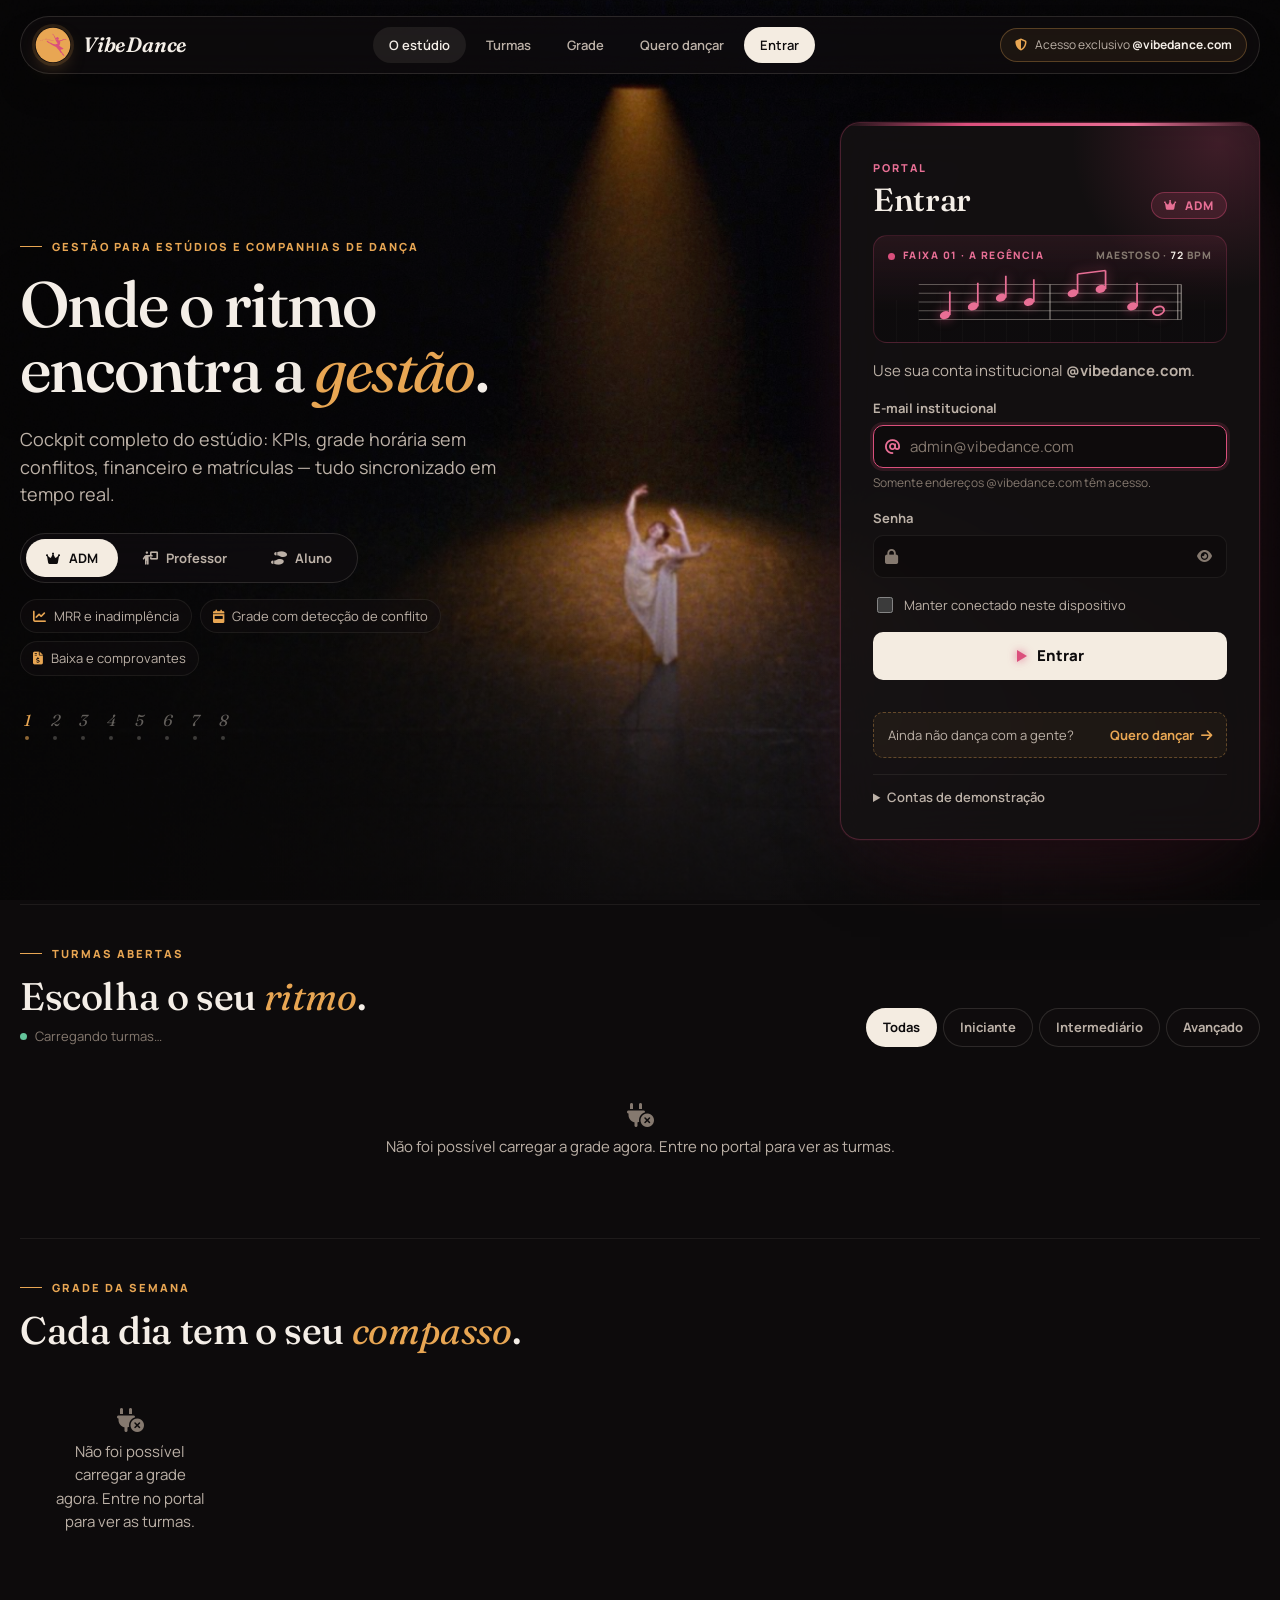
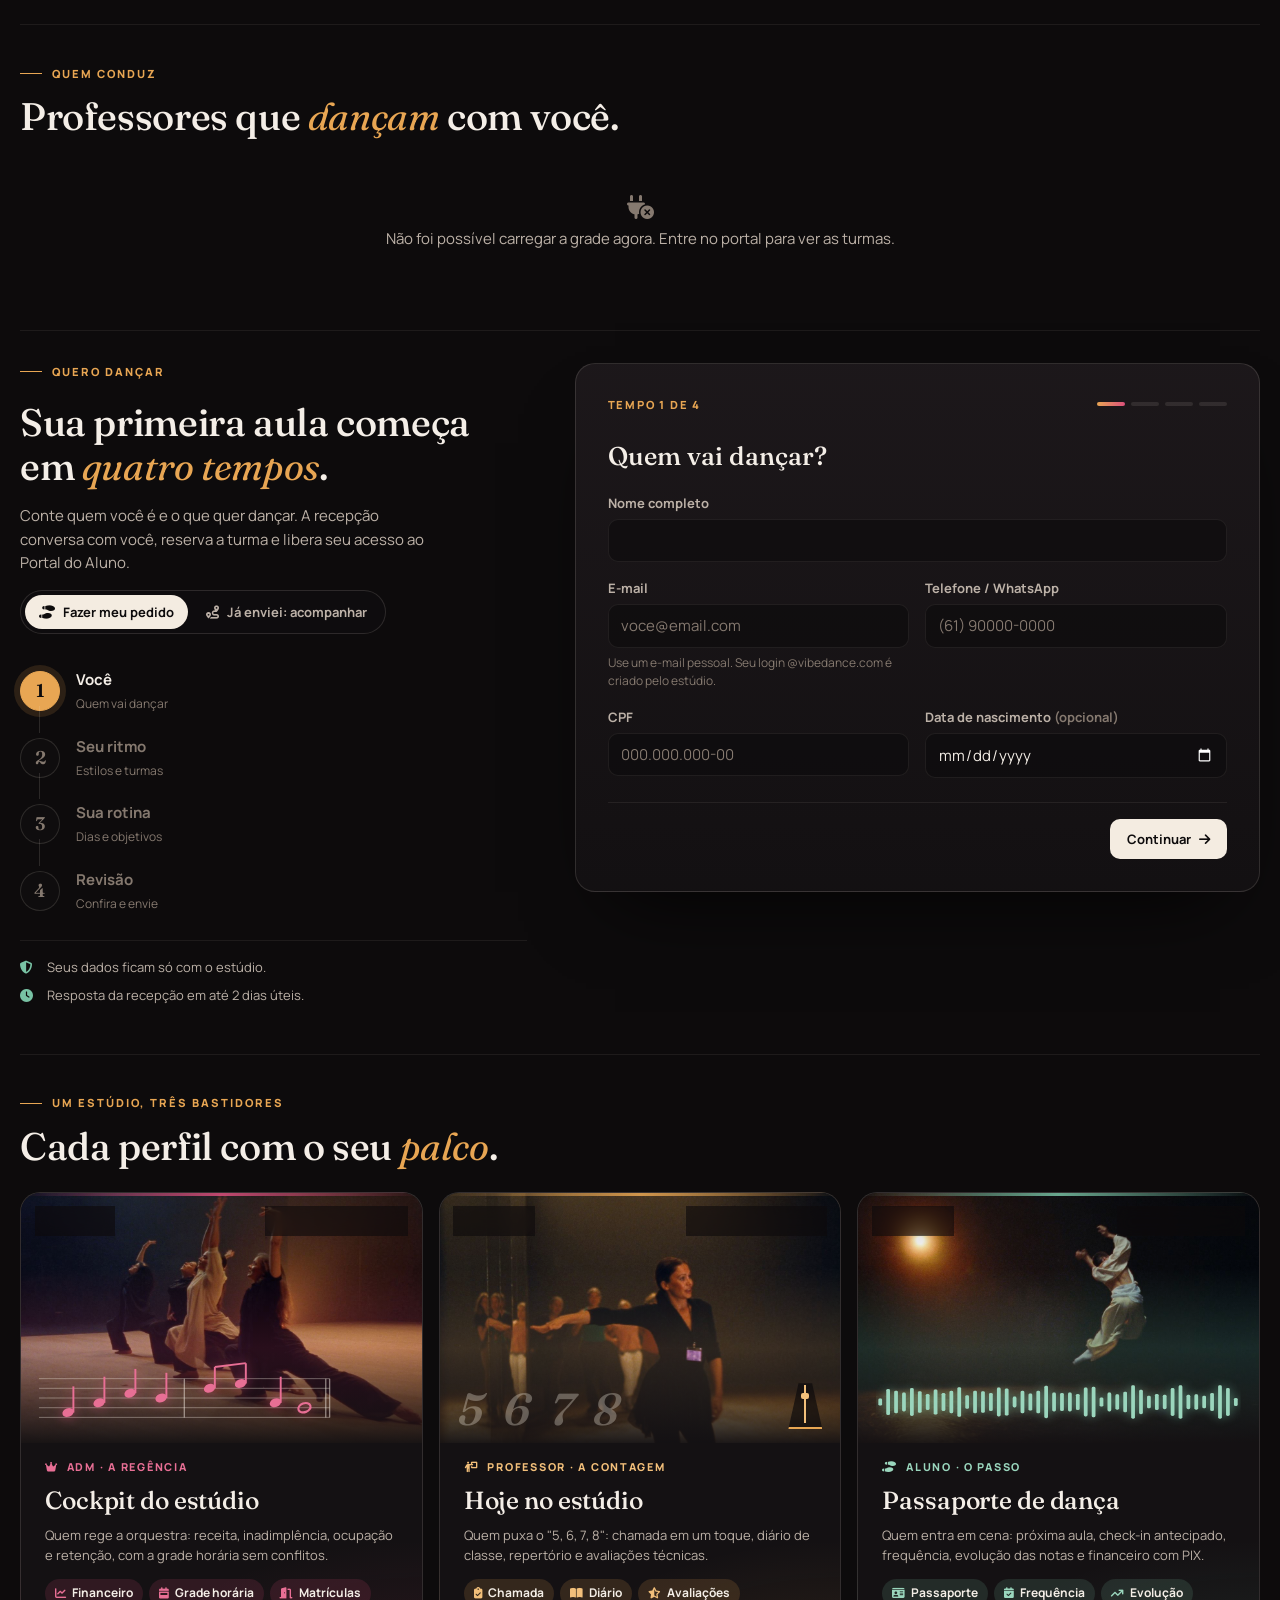
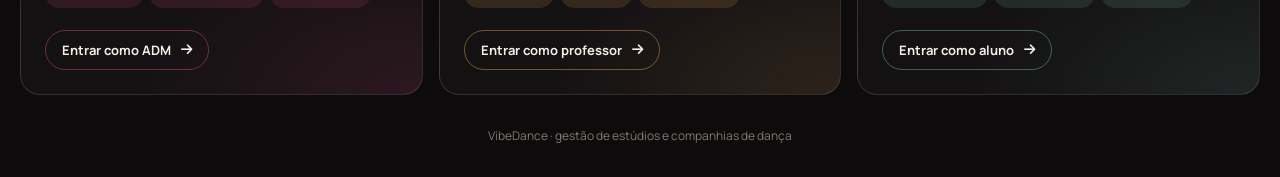
==== commit 2d633027: "Portais redesenhados, financeiro completo e avisos unificados - Portais ADM, Professor e Aluno com o" ====
--- a/frontend/index.html
+++ b/frontend/index.html
@@ -3,497 +3,380 @@
 <head>
     <meta charset="UTF-8">
     <meta name="viewport" content="width=device-width, initial-scale=1.0">
-    <title>VibeDance - Entre no Ritmo | Autenticação</title>
-    
-    <!-- Design System Tokens & Components -->
+    <link rel="icon" type="image/svg+xml" href="img/vibedance-simbolo.svg">
+    <title>Entrar · VibeDance</title>
+    <meta name="description" content="Plataforma de gestão para estúdios e companhias de dança.">
     <link rel="stylesheet" href="css/theme.css">
     <link rel="stylesheet" href="css/components.css">
-
-    <style>
-        body.login-body {
-            background-color: var(--bg-base);
-            min-height: 100vh;
-            display: flex;
-            align-items: stretch;
-            position: relative;
-            overflow-x: hidden;
-        }
-
-        /* Container Split Screen */
-        .login-split-wrapper {
-            display: flex;
-            width: 100vw;
-            min-height: 100vh;
-        }
-
-        /* Lado Esquerdo: A 'Vibe' (Visual Rítmico, Neon & Movimento) */
-        .vibe-showcase-panel {
-            flex: 1.25;
-            background: linear-gradient(135deg, #100820 0%, #1e113a 50%, #0d0618 100%);
-            position: relative;
-            display: flex;
-            flex-direction: column;
-            justify-content: space-between;
-            padding: 50px 60px;
-            overflow: hidden;
-            border-right: 1px solid var(--border-subtle);
-        }
-
-        /* Luzes Cênicas de Palco */
-        .stage-light {
-            position: absolute;
-            border-radius: 50%;
-            filter: blur(140px);
-            pointer-events: none;
-        }
-        .light-purple {
-            width: 500px;
-            height: 500px;
-            top: -120px;
-            left: -100px;
-            background: rgba(168, 85, 247, 0.45);
-        }
-        .light-pink {
-            width: 450px;
-            height: 450px;
-            bottom: -80px;
-            right: -80px;
-            background: rgba(236, 72, 153, 0.4);
-        }
-        .light-cyan {
-            width: 300px;
-            height: 300px;
-            top: 45%;
-            left: 20%;
-            background: rgba(6, 182, 212, 0.25);
-        }
-
-        /* Conteúdo do Banner */
-        .showcase-header {
-            z-index: 2;
-            display: flex;
-            align-items: center;
-            gap: 12px;
-        }
-
-        .showcase-brand-title {
-            font-family: var(--font-heading);
-            font-size: 1.8rem;
-            font-weight: 800;
-            background: var(--grad-primary);
-            -webkit-background-clip: text;
-            -webkit-text-fill-color: transparent;
-            letter-spacing: -0.5px;
-        }
-
-        .showcase-hero {
-            z-index: 2;
-            max-width: 540px;
-            margin: auto 0;
-        }
-
-        .live-tag {
-            display: inline-flex;
-            align-items: center;
-            gap: 8px;
-            background: rgba(236, 72, 153, 0.15);
-            border: 1px solid rgba(236, 72, 153, 0.4);
-            color: var(--neon-pink);
-            padding: 6px 14px;
-            border-radius: var(--radius-full);
-            font-size: 0.82rem;
-            font-weight: 700;
-            text-transform: uppercase;
-            letter-spacing: 1px;
-            margin-bottom: 22px;
-        }
-
-        .hero-headline {
-            font-family: var(--font-heading);
-            font-size: 3.4rem;
-            font-weight: 900;
-            line-height: 1.12;
-            color: #fff;
-            margin-bottom: 20px;
-        }
-
-        .hero-headline span {
-            background: var(--grad-primary);
-            -webkit-background-clip: text;
-            -webkit-text-fill-color: transparent;
-            text-shadow: 0 0 35px rgba(236, 72, 153, 0.4);
-        }
-
-        .hero-subtext {
-            font-size: 1.12rem;
-            line-height: 1.6;
-            color: var(--text-secondary);
-            margin-bottom: 30px;
-        }
-
-        /* Equalizador estilizado no banner */
-        .showcase-sound-card {
-            background: rgba(22, 14, 42, 0.7);
-            backdrop-filter: blur(16px);
-            border: 1px solid var(--border-glow);
-            border-radius: var(--radius-md);
-            padding: 16px 22px;
-            display: inline-flex;
-            align-items: center;
-            gap: 16px;
-            box-shadow: 0 10px 30px rgba(0, 0, 0, 0.4);
-        }
-
-        .showcase-footer {
-            z-index: 2;
-            display: flex;
-            align-items: center;
-            gap: 20px;
-            color: var(--text-muted);
-            font-size: 0.88rem;
-        }
-
-        /* Lado Direito: Formulário de Autenticação */
-        .vibe-auth-panel {
-            flex: 1;
-            background: var(--bg-surface);
-            display: flex;
-            align-items: center;
-            justify-content: center;
-            padding: 40px;
-            position: relative;
-        }
-
-        .auth-card {
-            width: 100%;
-            max-width: 440px;
-            background: var(--bg-card);
-            backdrop-filter: blur(25px);
-            border: 1px solid var(--border-subtle);
-            border-radius: var(--radius-lg);
-            padding: 42px 36px;
-            box-shadow: 0 20px 50px rgba(0, 0, 0, 0.6);
-            position: relative;
-        }
-
-        .auth-card::before {
-            content: '';
-            position: absolute;
-            top: -1px;
-            left: 20%;
-            right: 20%;
-            height: 2px;
-            background: var(--grad-primary);
-            box-shadow: 0 0 15px var(--neon-purple);
-        }
-
-        .auth-card-header {
-            margin-bottom: 28px;
-        }
-
-        .auth-card-header h2 {
-            font-family: var(--font-heading);
-            font-size: 1.85rem;
-            font-weight: 800;
-            color: #fff;
-            margin-bottom: 8px;
-        }
-
-        .auth-card-header p {
-            color: var(--text-muted);
-            font-size: 0.92rem;
-        }
-
-        /* Input Wrappers com Ícone e Feedback */
-        .auth-field {
-            margin-bottom: 20px;
-            position: relative;
-        }
-
-        .auth-field label {
-            display: block;
-            font-size: 0.85rem;
-            font-weight: 600;
-            color: var(--text-secondary);
-            margin-bottom: 8px;
-        }
-
-        .input-group {
-            position: relative;
-            display: flex;
-            align-items: center;
-        }
-
-        .input-group i.input-icon {
-            position: absolute;
-            left: 16px;
-            color: var(--text-muted);
-            font-size: 1rem;
-            transition: color var(--transition-fast);
-        }
-
-        .input-group input {
-            width: 100%;
-            height: 50px;
-            padding: 0 45px 0 48px;
-            background: var(--bg-input);
-            border: 1px solid var(--border-subtle);
-            border-radius: var(--radius-md);
-            color: #fff;
-            font-size: 0.95rem;
-            font-family: var(--font-body);
-            outline: none;
-            transition: all var(--transition-fast);
-        }
-
-        .input-group input:focus {
-            border-color: var(--neon-purple);
-            box-shadow: 0 0 15px rgba(168, 85, 247, 0.35);
-        }
-
-        .input-group input:focus ~ i.input-icon {
-            color: var(--neon-purple);
-        }
-
-        .btn-toggle-eye {
-            position: absolute;
-            right: 14px;
-            background: none;
-            border: none;
-            color: var(--text-muted);
-            cursor: pointer;
-            padding: 8px;
-            font-size: 1rem;
-            transition: color var(--transition-fast);
-        }
-
-        .btn-toggle-eye:hover {
-            color: var(--neon-cyan);
-        }
-
-        .field-error-msg {
-            display: none;
-            font-size: 0.8rem;
-            color: #f87171;
-            margin-top: 6px;
-            align-items: center;
-            gap: 6px;
-        }
-
-        /* Alerta Geral de Erro */
-        .auth-alert {
-            display: none;
-            background: rgba(239, 68, 68, 0.15);
-            border: 1px solid rgba(239, 68, 68, 0.4);
-            color: #fca5a5;
-            padding: 12px 16px;
-            border-radius: var(--radius-md);
-            font-size: 0.88rem;
-            margin-bottom: 22px;
-            align-items: center;
-            gap: 10px;
-        }
-
-        /* Demo Quick Access */
-        .demo-access-divider {
-            display: flex;
-            align-items: center;
-            gap: 12px;
-            margin: 28px 0 18px;
-            color: var(--text-dim);
-            font-size: 0.78rem;
-            font-weight: 700;
-            text-transform: uppercase;
-            letter-spacing: 1px;
-        }
-
-        .demo-access-divider::before, .demo-access-divider::after {
-            content: '';
-            flex: 1;
-            height: 1px;
-            background: var(--border-subtle);
-        }
-
-        .demo-pills-grid {
-            display: grid;
-            grid-template-columns: repeat(3, 1fr);
-            gap: 10px;
-        }
-
-        .demo-pill-btn {
-            background: rgba(255, 255, 255, 0.05);
-            border: 1px solid var(--border-subtle);
-            border-radius: var(--radius-md);
-            padding: 10px 8px;
-            color: var(--text-secondary);
-            font-size: 0.8rem;
-            font-weight: 600;
-            display: flex;
-            flex-direction: column;
-            align-items: center;
-            gap: 5px;
-            cursor: pointer;
-            transition: all var(--transition-fast);
-        }
-
-        .demo-pill-btn:hover {
-            background: rgba(168, 85, 247, 0.18);
-            border-color: var(--neon-purple);
-            color: #fff;
-            transform: translateY(-2px);
-        }
-
-        .demo-pill-btn.admin:hover { border-color: var(--neon-amber); }
-        .demo-pill-btn.prof:hover { border-color: var(--neon-pink); }
-        .demo-pill-btn.aluno:hover { border-color: var(--neon-cyan); }
-
-        /* Responsividade */
-        @media (max-width: 960px) {
-            .login-split-wrapper { flex-direction: column; }
-            .vibe-showcase-panel { padding: 40px 24px; min-height: 380px; }
-            .hero-headline { font-size: 2.2rem; }
-            .vibe-auth-panel { padding: 30px 16px; }
-            .auth-card { padding: 30px 20px; box-shadow: none; }
-        }
-    </style>
+    <link rel="stylesheet" href="styles.css">
 </head>
-<body class="login-body">
-
-    <div class="login-split-wrapper">
-        
-        <!-- LADO ESQUERDO: Experiência Visual 'The Vibe' -->
-        <section class="vibe-showcase-panel">
-            <div class="stage-light light-purple"></div>
-            <div class="stage-light light-pink"></div>
-            <div class="stage-light light-cyan"></div>
-
-            <div class="showcase-header">
-                <div class="brand-icon-box">
-                    <i class="fas fa-compact-disc"></i>
-                </div>
-                <div class="showcase-brand-title">VibeDance</div>
-            </div>
-
-            <div class="showcase-hero">
-                <div class="live-tag">
-                    <i class="fas fa-bolt"></i> Plataforma Inteligente de Dança
-                </div>
-
-                <h1 class="hero-headline">
-                    Sinta o <span>Beat</span>.<br>
-                    Viva a Dança.
-                </h1>
-
-                <p class="hero-subtext">
-                    A experiência completa para alunos apaixonados, professores visionários e estúdios modernos. Gerencie turmas, chamada virtual, playlists e coreografias em tempo real.
-                </p>
-
-                <!-- Card de Demonstração de Áudio e Onda Sonora -->
-                <div class="showcase-sound-card">
-                    <div class="soundwave-visualizer">
-                        <div class="soundwave-bar"></div>
-                        <div class="soundwave-bar"></div>
-                        <div class="soundwave-bar"></div>
-                        <div class="soundwave-bar"></div>
-                        <div class="soundwave-bar"></div>
-                    </div>
-                    <div>
-                        <div style="font-size: 0.88rem; font-weight: 700; color: #fff;">Ritmo em Movimento</div>
-                        <div style="font-size: 0.78rem; color: var(--text-muted);">180+ alunos dançando hoje</div>
-                    </div>
-                </div>
-            </div>
-
-            <div class="showcase-footer">
-                <div><i class="fas fa-shield-alt" style="color: var(--neon-emerald); margin-right: 6px;"></i> RBAC Seguro & JWT</div>
-                <div>•</div>
-                <div>Tecnologia Web Moderna</div>
-            </div>
-        </section>
-
-        <!-- LADO DIREITO: Card de Autenticação -->
-        <section class="vibe-auth-panel">
-            <div class="auth-card">
-                
-                <div class="auth-card-header">
-                    <h2>Bem-vindo(a)!</h2>
-                    <p>Entre com suas credenciais para acessar seu estúdio.</p>
-                </div>
-
-                <!-- Banner de Alerta Dinâmico -->
-                <div id="auth-alert" class="auth-alert">
-                    <i class="fas fa-exclamation-circle" style="font-size: 1.1rem;"></i>
-                    <span id="auth-alert-text">Erro na autenticação</span>
-                </div>
-
-                <form id="form-login" novalidate>
-                    <!-- Campo E-mail -->
-                    <div class="auth-field">
-                        <label for="email">E-mail Cadastrado</label>
-                        <div class="input-group">
-                            <i class="fas fa-envelope input-icon"></i>
-                            <input type="email" id="email" placeholder="seu.email@vibedance.com" required autocomplete="email">
-                        </div>
-                        <div id="email-error" class="field-error-msg">
-                            <i class="fas fa-info-circle"></i> <span>E-mail inválido</span>
-                        </div>
-                    </div>
-
-                    <!-- Campo Senha -->
-                    <div class="auth-field">
-                        <div style="display: flex; justify-content: space-between; align-items: center; margin-bottom: 8px;">
-                            <label for="senha" style="margin-bottom: 0;">Sua Senha</label>
-                            <a href="#" id="link-esqueci-senha" style="font-size: 0.78rem; color: var(--neon-purple); text-decoration: none; font-weight: 600;">Esqueceu?</a>
-                        </div>
-                        <div class="input-group">
-                            <i class="fas fa-lock input-icon"></i>
-                            <input type="password" id="senha" placeholder="••••••••" required autocomplete="current-password">
-                            <button type="button" class="btn-toggle-eye" id="btn-toggle-senha" title="Mostrar/Ocultar Senha">
-                                <i class="fas fa-eye" id="eye-icon"></i>
-                            </button>
-                        </div>
-                        <div id="senha-error" class="field-error-msg">
-                            <i class="fas fa-info-circle"></i> <span>A senha precisa de no mínimo 6 caracteres</span>
-                        </div>
-                    </div>
-
-                    <button type="submit" id="btn-submit-login" class="btn-vibe-primary" style="width: 100%; height: 50px; font-size: 1rem; margin-top: 10px;">
-                        <span>Entrar no Sistema</span>
-                        <i class="fas fa-arrow-right"></i>
-                    </button>
+<body class="login">
+
+    <!-- ===== Palco: bailarina sob o refletor, ao fundo ===== -->
+    <div class="scene" aria-hidden="true">
+        <div class="layer layer-photo"></div>
+        <div class="haze"></div>
+    </div>
+
+    <!-- ===== Navegação ===== -->
+    <header class="topnav">
+        <a class="brand" href="#estudio">
+            <span class="brand-mark"><img src="img/vibedance-simbolo.svg" alt="" width="36" height="36"></span>
+            <span class="brand-text">VibeDance</span>
+        </a>
+        <nav class="topnav-links" aria-label="Seções">
+            <a href="#estudio" class="is-active">O estúdio</a>
+            <a href="#turmas">Turmas</a>
+            <a href="#grade">Grade</a>
+            <a href="#quero-dancar">Quero dançar</a>
+            <a href="#portal" class="nav-cta">Entrar</a>
+        </nav>
+        <span class="secure-badge"><i class="fas fa-shield-halved"></i><span>Acesso exclusivo <strong>@vibedance.com</strong></span></span>
+    </header>
+
+    <main class="landing">
+        <!-- ===== Abertura ===== -->
+        <section class="hero" id="estudio">
+            <div class="hero-copy">
+                <span class="eyebrow">Gestão para estúdios e companhias de dança</span>
+                <h1>Onde o ritmo encontra a <em>gestão</em>.</h1>
+                <p class="hero-sub" id="hero-sub">Grade, chamada, financeiro e evolução dos alunos sincronizados em tempo real entre administração, professores e alunos.</p>
+
+                <div class="role-switch" role="tablist" aria-label="Escolha seu perfil">
+                    <button type="button" role="tab" aria-selected="true" class="is-active" data-perfil="ADM"><i class="fas fa-crown"></i> ADM</button>
+                    <button type="button" role="tab" aria-selected="false" data-perfil="Professor"><i class="fas fa-person-chalkboard"></i> Professor</button>
+                    <button type="button" role="tab" aria-selected="false" data-perfil="Aluno"><i class="fas fa-shoe-prints"></i> Aluno</button>
+                    <span class="role-glider" aria-hidden="true"></span>
+                </div>
+
+                <ul class="role-points" id="role-points"></ul>
+
+                <div class="stage-count login-count" aria-hidden="true">
+                    <span>1</span><span>2</span><span>3</span><span>4</span><span>5</span><span>6</span><span>7</span><span>8</span>
+                </div>
+            </div>
+
+            <!-- ===== Portal (login) ===== -->
+            <div class="login-wrap" id="portal">
+                <form class="login-card" id="form-login" data-tom="ADM" novalidate>
+                    <div class="login-head">
+                        <div>
+                            <span class="login-kicker">Portal</span>
+                            <h2>Entrar</h2>
+                        </div>
+                        <span class="role-chip"><i class="fas fa-crown" id="role-chip-icone" aria-hidden="true"></i><span id="role-chip">ADM</span></span>
+                    </div>
+                    <div class="login-palco" aria-hidden="true">
+                        <div class="palco-meta">
+                            <span class="palco-faixa" id="palco-faixa">Faixa 01 · A regência</span>
+                            <span class="palco-andamento" id="palco-andamento">Maestoso · <b class="num">72</b> bpm</span>
+                        </div>
+                        <div class="palco-motivos">
+                            <svg class="palco-motivo motivo-pauta" data-motivo="ADM" viewBox="0 0 300 64" preserveAspectRatio="xMidYMid meet">
+                                <g class="pauta"><line x1="0" y1="12" x2="300" y2="12"/><line x1="0" y1="22" x2="300" y2="22"/><line x1="0" y1="32" x2="300" y2="32"/><line x1="0" y1="42" x2="300" y2="42"/><line x1="0" y1="52" x2="300" y2="52"/></g>
+                                <line class="barra" x1="150" y1="12" x2="150" y2="52"/><line class="barra" x1="296" y1="12" x2="296" y2="52"/><line class="barra" x1="300" y1="12" x2="300" y2="52"/>
+                                <g class="nota" style="--i:0"><ellipse cx="30" cy="47" rx="6" ry="4.4"/><line x1="35.5" y1="47" x2="35.5" y2="20"/></g>
+                                <g class="nota" style="--i:1"><ellipse cx="62" cy="37" rx="6" ry="4.4"/><line x1="67.5" y1="37" x2="67.5" y2="10"/></g>
+                                <g class="nota" style="--i:2"><ellipse cx="94" cy="27" rx="6" ry="4.4"/><line x1="99.5" y1="27" x2="99.5" y2="2"/></g>
+                                <g class="nota" style="--i:3"><ellipse cx="126" cy="32" rx="6" ry="4.4"/><line x1="131.5" y1="32" x2="131.5" y2="6"/></g>
+                                <g class="nota" style="--i:4"><ellipse cx="176" cy="22" rx="6" ry="4.4"/><ellipse cx="208" cy="17" rx="6" ry="4.4"/><path d="M181.5 22 V0 M213.5 17 V-4 M181.5 0 L213.5 -4"/></g>
+                                <g class="nota" style="--i:5"><ellipse cx="244" cy="37" rx="6" ry="4.4"/><line x1="249.5" y1="37" x2="249.5" y2="10"/></g>
+                                <g class="nota" style="--i:6"><ellipse cx="274" cy="42" rx="6.5" ry="4.6" class="vazada"/></g>
+                            </svg>
+                            <div class="palco-motivo motivo-contagem" data-motivo="Professor">
+                                <span style="--i:0">5</span><span style="--i:1">6</span><span style="--i:2">7</span><span style="--i:3">8</span>
+                                <i class="metronomo"><b></b></i>
+                            </div>
+                            <svg class="palco-motivo motivo-onda" data-motivo="Aluno" viewBox="0 0 300 60" preserveAspectRatio="none">
+                                <defs><clipPath id="onda-login"><rect class="onda-progresso" x="0" y="0" width="300" height="60"/></clipPath></defs>
+                                <g class="onda-base"><rect x="2" y="26" width="3" height="8" rx="1.5"/><rect x="8.5" y="15.5" width="3" height="29" rx="1.5"/><rect x="15" y="17.5" width="3" height="25" rx="1.5"/><rect x="21.5" y="19.5" width="3" height="21" rx="1.5"/><rect x="28" y="14.5" width="3" height="31" rx="1.5"/><rect x="34.5" y="18" width="3" height="24" rx="1.5"/><rect x="41" y="21" width="3" height="18" rx="1.5"/><rect x="47.5" y="16" width="3" height="28" rx="1.5"/><rect x="54" y="20" width="3" height="20" rx="1.5"/><rect x="60.5" y="17.5" width="3" height="25" rx="1.5"/><rect x="67" y="13.5" width="3" height="33" rx="1.5"/><rect x="73.5" y="22.5" width="3" height="15" rx="1.5"/><rect x="80" y="17.5" width="3" height="25" rx="1.5"/><rect x="86.5" y="18" width="3" height="24" rx="1.5"/><rect x="93" y="20" width="3" height="20" rx="1.5"/><rect x="99.5" y="14" width="3" height="32" rx="1.5"/><rect x="106" y="15" width="3" height="30" rx="1.5"/><rect x="112.5" y="24" width="3" height="12" rx="1.5"/><rect x="119" y="17.5" width="3" height="25" rx="1.5"/><rect x="125.5" y="20.5" width="3" height="19" rx="1.5"/><rect x="132" y="17.5" width="3" height="25" rx="1.5"/><rect x="138.5" y="12" width="3" height="36" rx="1.5"/><rect x="145" y="19.5" width="3" height="21" rx="1.5"/><rect x="151.5" y="20" width="3" height="20" rx="1.5"/><rect x="158" y="19.5" width="3" height="21" rx="1.5"/><rect x="164.5" y="21" width="3" height="18" rx="1.5"/><rect x="171" y="14" width="3" height="32" rx="1.5"/><rect x="177.5" y="13" width="3" height="34" rx="1.5"/><rect x="184" y="25" width="3" height="10" rx="1.5"/><rect x="190.5" y="19.5" width="3" height="21" rx="1.5"/><rect x="197" y="21.5" width="3" height="17" rx="1.5"/><rect x="203.5" y="18.5" width="3" height="23" rx="1.5"/><rect x="210" y="11.5" width="3" height="37" rx="1.5"/><rect x="216.5" y="16.5" width="3" height="27" rx="1.5"/><rect x="223" y="23" width="3" height="14" rx="1.5"/><rect x="229.5" y="21" width="3" height="18" rx="1.5"/><rect x="236" y="22" width="3" height="16" rx="1.5"/><rect x="242.5" y="14.5" width="3" height="31" rx="1.5"/><rect x="249" y="11.5" width="3" height="37" rx="1.5"/><rect x="255.5" y="22" width="3" height="16" rx="1.5"/><rect x="262" y="21.5" width="3" height="17" rx="1.5"/><rect x="268.5" y="23" width="3" height="14" rx="1.5"/><rect x="275" y="20" width="3" height="20" rx="1.5"/><rect x="281.5" y="11.5" width="3" height="37" rx="1.5"/><rect x="288" y="14.5" width="3" height="31" rx="1.5"/><rect x="294.5" y="25.5" width="3" height="9" rx="1.5"/></g>
+                                <g class="onda-cheia" clip-path="url(#onda-login)"><rect x="2" y="26" width="3" height="8" rx="1.5"/><rect x="8.5" y="15.5" width="3" height="29" rx="1.5"/><rect x="15" y="17.5" width="3" height="25" rx="1.5"/><rect x="21.5" y="19.5" width="3" height="21" rx="1.5"/><rect x="28" y="14.5" width="3" height="31" rx="1.5"/><rect x="34.5" y="18" width="3" height="24" rx="1.5"/><rect x="41" y="21" width="3" height="18" rx="1.5"/><rect x="47.5" y="16" width="3" height="28" rx="1.5"/><rect x="54" y="20" width="3" height="20" rx="1.5"/><rect x="60.5" y="17.5" width="3" height="25" rx="1.5"/><rect x="67" y="13.5" width="3" height="33" rx="1.5"/><rect x="73.5" y="22.5" width="3" height="15" rx="1.5"/><rect x="80" y="17.5" width="3" height="25" rx="1.5"/><rect x="86.5" y="18" width="3" height="24" rx="1.5"/><rect x="93" y="20" width="3" height="20" rx="1.5"/><rect x="99.5" y="14" width="3" height="32" rx="1.5"/><rect x="106" y="15" width="3" height="30" rx="1.5"/><rect x="112.5" y="24" width="3" height="12" rx="1.5"/><rect x="119" y="17.5" width="3" height="25" rx="1.5"/><rect x="125.5" y="20.5" width="3" height="19" rx="1.5"/><rect x="132" y="17.5" width="3" height="25" rx="1.5"/><rect x="138.5" y="12" width="3" height="36" rx="1.5"/><rect x="145" y="19.5" width="3" height="21" rx="1.5"/><rect x="151.5" y="20" width="3" height="20" rx="1.5"/><rect x="158" y="19.5" width="3" height="21" rx="1.5"/><rect x="164.5" y="21" width="3" height="18" rx="1.5"/><rect x="171" y="14" width="3" height="32" rx="1.5"/><rect x="177.5" y="13" width="3" height="34" rx="1.5"/><rect x="184" y="25" width="3" height="10" rx="1.5"/><rect x="190.5" y="19.5" width="3" height="21" rx="1.5"/><rect x="197" y="21.5" width="3" height="17" rx="1.5"/><rect x="203.5" y="18.5" width="3" height="23" rx="1.5"/><rect x="210" y="11.5" width="3" height="37" rx="1.5"/><rect x="216.5" y="16.5" width="3" height="27" rx="1.5"/><rect x="223" y="23" width="3" height="14" rx="1.5"/><rect x="229.5" y="21" width="3" height="18" rx="1.5"/><rect x="236" y="22" width="3" height="16" rx="1.5"/><rect x="242.5" y="14.5" width="3" height="31" rx="1.5"/><rect x="249" y="11.5" width="3" height="37" rx="1.5"/><rect x="255.5" y="22" width="3" height="16" rx="1.5"/><rect x="262" y="21.5" width="3" height="17" rx="1.5"/><rect x="268.5" y="23" width="3" height="14" rx="1.5"/><rect x="275" y="20" width="3" height="20" rx="1.5"/><rect x="281.5" y="11.5" width="3" height="37" rx="1.5"/><rect x="288" y="14.5" width="3" height="31" rx="1.5"/><rect x="294.5" y="25.5" width="3" height="9" rx="1.5"/></g>
+                            </svg>
+                        </div>
+                    </div>
+                    <p class="muted">Use sua conta institucional <strong>@vibedance.com</strong>.</p>
+
+                    <div class="callout danger" id="login-erro" role="alert" hidden><i class="fas fa-circle-exclamation"></i><span></span></div>
+                    <div class="callout warn" id="login-aviso" hidden><i class="fas fa-circle-info"></i><span></span></div>
+
+                    <div class="field">
+                        <label for="email">E-mail institucional</label>
+                        <div class="input-icon">
+                            <i class="fas fa-at"></i>
+                            <input class="input" id="email" name="email" type="email" autocomplete="username" placeholder="nome@vibedance.com" required autofocus>
+                        </div>
+                        <span class="hint" id="email-hint">Somente endereços @vibedance.com têm acesso.</span>
+                    </div>
+
+                    <div class="field">
+                        <label for="senha">Senha</label>
+                        <div class="input-icon">
+                            <i class="fas fa-lock"></i>
+                            <input class="input" id="senha" name="senha" type="password" autocomplete="current-password" required>
+                            <button type="button" class="pass-toggle" id="ver-senha" aria-label="Mostrar senha"><i class="fas fa-eye"></i></button>
+                        </div>
+                    </div>
+
+                    <label class="remember"><input type="checkbox" id="lembrar"> Manter conectado neste dispositivo</label>
+
+                    <button class="btn btn-primary btn-block btn-lg" type="submit" id="btn-entrar">Entrar</button>
+
+                    <a class="login-join" href="#quero-dancar"><span>Ainda não dança com a gente?</span><strong>Quero dançar <i class="fas fa-arrow-right"></i></strong></a>
+
+                    <details class="demo">
+                        <summary>Contas de demonstração</summary>
+                        <div class="demo-list" id="demo-list">
+                            <button type="button" data-perfil="ADM" data-email="admin@vibedance.com" data-senha="admin123"><span class="badge magenta">ADM</span>admin@vibedance.com</button>
+                            <button type="button" data-perfil="Professor" data-email="prof.diego@vibedance.com" data-senha="prof123"><span class="badge info">Professor</span>prof.diego@vibedance.com</button>
+                            <button type="button" data-perfil="Professor" data-email="prof.camila@vibedance.com" data-senha="prof123"><span class="badge info">Professor</span>prof.camila@vibedance.com</button>
+                            <button type="button" data-perfil="Aluno" data-email="aluno.juliana@vibedance.com" data-senha="aluno123"><span class="badge cyan">Aluno</span>aluno.juliana@vibedance.com</button>
+                            <button type="button" data-perfil="Aluno" data-email="aluno.gabriel@vibedance.com" data-senha="aluno123"><span class="badge cyan">Aluno</span>aluno.gabriel@vibedance.com</button>
+                        </div>
+                    </details>
                 </form>
-
-                <!-- Divisor de Demonstração com 1 Clique -->
-                <div class="demo-access-divider">
-                    <span>Acesso Rápido (Demonstração)</span>
-                </div>
-
-                <div class="demo-pills-grid">
-                    <button type="button" class="demo-pill-btn admin" onclick="executarDemoLogin('ADMINISTRADOR')">
-                        <i class="fas fa-crown" style="color: var(--neon-amber); font-size: 1.1rem;"></i>
-                        <span>Admin</span>
-                    </button>
-
-                    <button type="button" class="demo-pill-btn prof" onclick="executarDemoLogin('PROFESSOR')">
-                        <i class="fas fa-user-tie" style="color: var(--neon-pink); font-size: 1.1rem;"></i>
-                        <span>Professor</span>
-                    </button>
-
-                    <button type="button" class="demo-pill-btn aluno" onclick="executarDemoLogin('ALUNO')">
-                        <i class="fas fa-music" style="color: var(--neon-cyan); font-size: 1.1rem;"></i>
-                        <span>Aluno</span>
-                    </button>
-                </div>
-
-            </div>
-        </section>
-
-    </div>
-
-    <!-- Scripts da Aplicação -->
-    <script src="js/state.js"></script>
-    <script src="js/ui.js"></script>
-    <script src="js/auth.js"></script>
-    <script src="login.js"></script>
+            </div>
+        </section>
+
+        <!-- ===== Números do estúdio (vitrine pública) ===== -->
+        <section class="stats" id="numeros" aria-label="O estúdio em números">
+            <div class="stat"><b class="num" data-stat="alunos">—</b><span>alunos dançando</span></div>
+            <div class="stat"><b class="num" data-stat="turmas">—</b><span>turmas abertas</span></div>
+            <div class="stat"><b class="num" data-stat="modalidades">—</b><span>modalidades</span></div>
+            <div class="stat"><b class="num" data-stat="ocupacao" data-sufixo="%">—</b><span>ocupação média</span></div>
+        </section>
+
+        <!-- ===== Turmas abertas ===== -->
+        <section class="block" id="turmas" aria-labelledby="turmas-titulo">
+            <header class="block-head">
+                <div>
+                    <span class="eyebrow">Turmas abertas</span>
+                    <h2 id="turmas-titulo">Escolha o seu <em>ritmo</em>.</h2>
+                    <p class="block-sub"><span class="live-pip" aria-hidden="true"></span><span id="turmas-contagem">Carregando turmas…</span></p>
+                </div>
+                <div class="chips" id="filtro-nivel" role="group" aria-label="Filtrar por nível">
+                    <button type="button" class="is-active" data-nivel="">Todas</button>
+                    <button type="button" data-nivel="INICIANTE">Iniciante</button>
+                    <button type="button" data-nivel="INTERMEDIARIO">Intermediário</button>
+                    <button type="button" data-nivel="AVANCADO">Avançado</button>
+                </div>
+            </header>
+            <div class="class-grid" id="lista-turmas" aria-live="polite">
+                <div class="class-card is-skeleton"></div><div class="class-card is-skeleton"></div><div class="class-card is-skeleton"></div>
+            </div>
+        </section>
+
+        <!-- ===== Grade da semana ===== -->
+        <section class="block" id="grade" aria-labelledby="grade-titulo">
+            <header class="block-head">
+                <div>
+                    <span class="eyebrow">Grade da semana</span>
+                    <h2 id="grade-titulo">Cada dia tem o seu <em>compasso</em>.</h2>
+                </div>
+            </header>
+            <div class="week">
+                <div class="week-days" id="dias" role="tablist" aria-label="Dia da semana"></div>
+                <div class="week-list" id="aulas-dia" role="tabpanel" aria-live="polite"></div>
+            </div>
+        </section>
+
+        <!-- ===== Professores ===== -->
+        <section class="block" id="professores" aria-labelledby="prof-titulo">
+            <header class="block-head">
+                <div>
+                    <span class="eyebrow">Quem conduz</span>
+                    <h2 id="prof-titulo">Professores que <em>dançam</em> com você.</h2>
+                </div>
+            </header>
+            <div class="teacher-grid" id="lista-professores"></div>
+        </section>
+
+        <!-- ===== Quero dançar: pedido de acesso ===== -->
+        <section class="block audition" id="quero-dancar" aria-labelledby="qd-titulo">
+            <div class="audition-intro">
+                <span class="eyebrow">Quero dançar</span>
+                <h2 id="qd-titulo">Sua primeira aula começa em <em>quatro tempos</em>.</h2>
+                <p class="block-sub-txt">Conte quem você é e o que quer dançar. A recepção conversa com você, reserva a turma e libera seu acesso ao Portal do Aluno.</p>
+
+                <div class="audition-mode" role="tablist" aria-label="Pedido de acesso">
+                    <button type="button" role="tab" data-modo="pedido" class="is-active" aria-selected="true"><i class="fas fa-shoe-prints"></i> Fazer meu pedido</button>
+                    <button type="button" role="tab" data-modo="acompanhar" aria-selected="false"><i class="fas fa-route"></i> Já enviei: acompanhar</button>
+                </div>
+
+                <ol class="qd-tempos">
+                    <li class="qd-tempo"><b>1</b><span><strong>Você</strong><small>Quem vai dançar</small></span></li>
+                    <li class="qd-tempo"><b>2</b><span><strong>Seu ritmo</strong><small>Estilos e turmas</small></span></li>
+                    <li class="qd-tempo"><b>3</b><span><strong>Sua rotina</strong><small>Dias e objetivos</small></span></li>
+                    <li class="qd-tempo"><b>4</b><span><strong>Revisão</strong><small>Confira e envie</small></span></li>
+                </ol>
+                <ul class="audition-perks">
+                    <li><i class="fas fa-shield-halved"></i> Seus dados ficam só com o estúdio.</li>
+                    <li><i class="fas fa-clock"></i> Resposta da recepção em até 2 dias úteis.</li>
+                </ul>
+            </div>
+
+            <div class="audition-stage">
+                <div class="qd-card">
+                    <header class="qd-card-head">
+                        <span class="ticket-kicker" id="qd-passo">Tempo 1 de 4</span>
+                        <div class="qd-beats" aria-hidden="true"><span class="qd-beat"></span><span class="qd-beat"></span><span class="qd-beat"></span><span class="qd-beat"></span></div>
+                    </header>
+
+                    <form id="qd-form" novalidate autocomplete="on">
+                        <!-- Campo invisível contra robôs -->
+                        <input type="text" name="site" tabindex="-1" autocomplete="off" class="qd-hp" aria-hidden="true">
+
+                        <fieldset class="qd-step">
+                            <legend>Quem vai dançar?</legend>
+                            <div class="qd-grid">
+                                <div class="field wide"><label for="qd-nome">Nome completo</label><input class="input" id="qd-nome" name="nome" autocomplete="name" maxlength="120" required></div>
+                                <div class="field"><label for="qd-email">E-mail</label><input class="input" id="qd-email" name="email" type="email" autocomplete="email" maxlength="150" required placeholder="voce@email.com"><span class="hint">Use um e-mail pessoal. Seu login @vibedance.com é criado pelo estúdio.</span></div>
+                                <div class="field"><label for="qd-tel">Telefone / WhatsApp</label><input class="input num" id="qd-tel" name="telefone" type="tel" inputmode="tel" autocomplete="tel" required placeholder="(61) 90000-0000"></div>
+                                <div class="field"><label for="qd-cpf">CPF</label><input class="input num" id="qd-cpf" name="cpf" inputmode="numeric" required placeholder="000.000.000-00"></div>
+                                <div class="field"><label for="qd-nasc">Data de nascimento <span class="faint">(opcional)</span></label><input class="input num" id="qd-nasc" name="nascimento" type="date"></div>
+                            </div>
+                        </fieldset>
+
+                        <fieldset class="qd-step" hidden>
+                            <legend>Qual é o seu ritmo?</legend>
+                            <p class="qd-label">Estilos que você quer dançar</p>
+                            <div class="qd-chips" id="qd-modalidades"></div>
+                            <p class="qd-label">Sua experiência</p>
+                            <div class="qd-options" id="qd-exp"></div>
+                            <p class="qd-label">Turmas de interesse <span class="faint num" id="qd-turmas-cont">0/3</span></p>
+                            <div class="qd-turmas" id="qd-turmas"></div>
+                        </fieldset>
+
+                        <fieldset class="qd-step" hidden>
+                            <legend>Como é a sua rotina?</legend>
+                            <p class="qd-label">Dias livres</p>
+                            <div class="qd-chips" id="qd-dias"></div>
+                            <p class="qd-label">Períodos</p>
+                            <div class="qd-chips" id="qd-periodos"></div>
+                            <p class="qd-label">O que você busca na dança? <span class="faint">(opcional)</span></p>
+                            <div class="qd-chips" id="qd-objetivos"></div>
+                            <div class="qd-grid">
+                                <div class="field wide"><label for="qd-msg">Algo que a gente deva saber? <span class="faint">(opcional)</span></label><textarea class="input" id="qd-msg" name="mensagem" rows="3" maxlength="1000" placeholder="Lesões, objetivos, horários preferidos…"></textarea><span class="hint"><span id="qd-cont" class="num">0</span>/1000</span></div>
+                                <div class="field wide"><label for="qd-origem">Como conheceu o VibeDance? <span class="faint">(opcional)</span></label><select class="input" id="qd-origem" name="origem"></select></div>
+                            </div>
+                        </fieldset>
+
+                        <fieldset class="qd-step" hidden>
+                            <legend>Tudo certo?</legend>
+                            <div id="qd-revisao"></div>
+                            <label class="qd-consent"><input type="checkbox" name="consentimento"> <span>Autorizo o VibeDance a usar estes dados para entrar em contato sobre minha matrícula, conforme a LGPD.</span></label>
+                        </fieldset>
+
+                        <div class="callout danger" id="qd-erro" role="alert" hidden><i class="fas fa-circle-exclamation"></i><span></span></div>
+
+                        <footer class="qd-actions">
+                            <button type="button" class="btn btn-ghost" id="qd-voltar" hidden><i class="fas fa-arrow-left"></i> Voltar</button>
+                            <button type="submit" class="btn btn-primary" id="qd-avancar">Continuar <i class="fas fa-arrow-right"></i></button>
+                        </footer>
+                    </form>
+                    <div id="qd-ingresso" hidden></div>
+                </div>
+
+                <div class="qd-card qd-track" id="qd-acompanhar" hidden>
+                    <header class="qd-card-head"><span class="ticket-kicker">Acompanhar pedido</span></header>
+                    <form id="qd-consulta" class="qd-grid" novalidate>
+                        <div class="field"><label for="qd-prot">Protocolo</label><input class="input num" id="qd-prot" name="protocolo" required placeholder="VD-XXXXXX" autocomplete="off" style="text-transform:uppercase"></div>
+                        <div class="field"><label for="qd-cemail">E-mail do pedido</label><input class="input" id="qd-cemail" name="email" type="email" required autocomplete="email"></div>
+                        <button class="btn btn-primary wide" type="submit"><i class="fas fa-magnifying-glass"></i> Consultar</button>
+                    </form>
+                    <div id="qd-resultado" aria-live="polite"></div>
+                </div>
+            </div>
+        </section>
+
+        <!-- ===== Os três portais ===== -->
+        <section class="portals" id="portais" aria-labelledby="portais-titulo">
+            <header class="portals-head">
+                <span class="eyebrow">Um estúdio, três bastidores</span>
+                <h2 id="portais-titulo">Cada perfil com o seu <em>palco</em>.</h2>
+            </header>
+            <div class="portals-grid">
+                <article class="portal-card is-adm">
+                    <div class="portal-media">
+                        <img src="img/hero-admin.jpg" alt="Companhia de dança ensaiando em uníssono no palco" loading="lazy">
+                        <span class="portal-faixa">Faixa 01</span>
+                        <span class="portal-andamento">Maestoso · <span class="num">72</span> bpm</span>
+                        <svg class="portal-motivo motivo-pauta" viewBox="0 0 300 64" aria-hidden="true" preserveAspectRatio="xMinYMid meet">
+                            <g class="pauta"><line x1="0" y1="12" x2="300" y2="12"/><line x1="0" y1="22" x2="300" y2="22"/><line x1="0" y1="32" x2="300" y2="32"/><line x1="0" y1="42" x2="300" y2="42"/><line x1="0" y1="52" x2="300" y2="52"/></g>
+                            <line class="barra" x1="150" y1="12" x2="150" y2="52"/><line class="barra" x1="296" y1="12" x2="296" y2="52"/><line class="barra" x1="300" y1="12" x2="300" y2="52"/>
+                            <g class="notas">
+                                <g class="nota" style="--i:0"><ellipse cx="30" cy="47" rx="6" ry="4.4"/><line x1="35.5" y1="47" x2="35.5" y2="20"/></g>
+                                <g class="nota" style="--i:1"><ellipse cx="62" cy="37" rx="6" ry="4.4"/><line x1="67.5" y1="37" x2="67.5" y2="10"/></g>
+                                <g class="nota" style="--i:2"><ellipse cx="94" cy="27" rx="6" ry="4.4"/><line x1="99.5" y1="27" x2="99.5" y2="2"/></g>
+                                <g class="nota" style="--i:3"><ellipse cx="126" cy="32" rx="6" ry="4.4"/><line x1="131.5" y1="32" x2="131.5" y2="6"/></g>
+                                <g class="nota" style="--i:4"><ellipse cx="176" cy="22" rx="6" ry="4.4"/><ellipse cx="208" cy="17" rx="6" ry="4.4"/><path d="M181.5 22 V0 M213.5 17 V-4 M181.5 0 L213.5 -4" /></g>
+                                <g class="nota" style="--i:5"><ellipse cx="244" cy="37" rx="6" ry="4.4"/><line x1="249.5" y1="37" x2="249.5" y2="10"/></g>
+                                <g class="nota" style="--i:6"><ellipse cx="274" cy="42" rx="6.5" ry="4.6" class="vazada"/></g>
+                            </g>
+                        </svg>
+                    </div>
+                    <div class="portal-body">
+                        <span class="portal-tag"><i class="fas fa-crown" aria-hidden="true"></i> ADM · A regência</span>
+                        <h3>Cockpit do estúdio</h3>
+                        <p>Quem rege a orquestra: receita, inadimplência, ocupação e retenção, com a grade horária sem conflitos.</p>
+                        <ul class="portal-notas">
+                            <li><i class="fas fa-chart-line" aria-hidden="true"></i> Financeiro</li>
+                            <li><i class="fas fa-calendar-week" aria-hidden="true"></i> Grade horária</li>
+                            <li><i class="fas fa-door-open" aria-hidden="true"></i> Matrículas</li>
+                        </ul>
+                        <button type="button" class="portal-cta" data-entrar="ADM">Entrar como ADM <i class="fas fa-arrow-right" aria-hidden="true"></i></button>
+                    </div>
+                </article>
+                <article class="portal-card is-professor">
+                    <div class="portal-media">
+                        <img src="img/hero-professor.jpg" alt="Professora de dança conduzindo a turma diante do espelho" loading="lazy">
+                        <span class="portal-faixa">Faixa 02</span>
+                        <span class="portal-andamento">Allegro · <span class="num">120</span> bpm</span>
+                        <div class="portal-motivo motivo-contagem" aria-hidden="true">
+                            <span style="--i:0">5</span><span style="--i:1">6</span><span style="--i:2">7</span><span style="--i:3">8</span>
+                            <i class="metronomo"><b></b></i>
+                        </div>
+                    </div>
+                    <div class="portal-body">
+                        <span class="portal-tag"><i class="fas fa-person-chalkboard" aria-hidden="true"></i> Professor · A contagem</span>
+                        <h3>Hoje no estúdio</h3>
+                        <p>Quem puxa o "5, 6, 7, 8": chamada em um toque, diário de classe, repertório e avaliações técnicas.</p>
+                        <ul class="portal-notas">
+                            <li><i class="fas fa-clipboard-check" aria-hidden="true"></i> Chamada</li>
+                            <li><i class="fas fa-book-open" aria-hidden="true"></i> Diário</li>
+                            <li><i class="fas fa-star-half-stroke" aria-hidden="true"></i> Avaliações</li>
+                        </ul>
+                        <button type="button" class="portal-cta" data-entrar="Professor">Entrar como professor <i class="fas fa-arrow-right" aria-hidden="true"></i></button>
+                    </div>
+                </article>
+                <article class="portal-card is-aluno">
+                    <div class="portal-media">
+                        <img src="img/hero-aluno.jpg" alt="Bailarino em pleno salto sob a luz do refletor" loading="lazy">
+                        <span class="portal-faixa">Faixa 03</span>
+                        <span class="portal-andamento">Vivace · <span class="num">160</span> bpm</span>
+                        <svg class="portal-motivo motivo-onda" viewBox="0 0 300 60" aria-hidden="true" preserveAspectRatio="none">
+                            <defs><clipPath id="onda-tocada"><rect class="onda-progresso" x="0" y="0" width="300" height="60"/></clipPath></defs>
+                            <g class="onda-base"><rect x="2" y="26" width="3" height="8" rx="1.5"/><rect x="8.5" y="15.5" width="3" height="29" rx="1.5"/><rect x="15" y="17.5" width="3" height="25" rx="1.5"/><rect x="21.5" y="19.5" width="3" height="21" rx="1.5"/><rect x="28" y="14.5" width="3" height="31" rx="1.5"/><rect x="34.5" y="18" width="3" height="24" rx="1.5"/><rect x="41" y="21" width="3" height="18" rx="1.5"/><rect x="47.5" y="16" width="3" height="28" rx="1.5"/><rect x="54" y="20" width="3" height="20" rx="1.5"/><rect x="60.5" y="17.5" width="3" height="25" rx="1.5"/><rect x="67" y="13.5" width="3" height="33" rx="1.5"/><rect x="73.5" y="22.5" width="3" height="15" rx="1.5"/><rect x="80" y="17.5" width="3" height="25" rx="1.5"/><rect x="86.5" y="18" width="3" height="24" rx="1.5"/><rect x="93" y="20" width="3" height="20" rx="1.5"/><rect x="99.5" y="14" width="3" height="32" rx="1.5"/><rect x="106" y="15" width="3" height="30" rx="1.5"/><rect x="112.5" y="24" width="3" height="12" rx="1.5"/><rect x="119" y="17.5" width="3" height="25" rx="1.5"/><rect x="125.5" y="20.5" width="3" height="19" rx="1.5"/><rect x="132" y="17.5" width="3" height="25" rx="1.5"/><rect x="138.5" y="12" width="3" height="36" rx="1.5"/><rect x="145" y="19.5" width="3" height="21" rx="1.5"/><rect x="151.5" y="20" width="3" height="20" rx="1.5"/><rect x="158" y="19.5" width="3" height="21" rx="1.5"/><rect x="164.5" y="21" width="3" height="18" rx="1.5"/><rect x="171" y="14" width="3" height="32" rx="1.5"/><rect x="177.5" y="13" width="3" height="34" rx="1.5"/><rect x="184" y="25" width="3" height="10" rx="1.5"/><rect x="190.5" y="19.5" width="3" height="21" rx="1.5"/><rect x="197" y="21.5" width="3" height="17" rx="1.5"/><rect x="203.5" y="18.5" width="3" height="23" rx="1.5"/><rect x="210" y="11.5" width="3" height="37" rx="1.5"/><rect x="216.5" y="16.5" width="3" height="27" rx="1.5"/><rect x="223" y="23" width="3" height="14" rx="1.5"/><rect x="229.5" y="21" width="3" height="18" rx="1.5"/><rect x="236" y="22" width="3" height="16" rx="1.5"/><rect x="242.5" y="14.5" width="3" height="31" rx="1.5"/><rect x="249" y="11.5" width="3" height="37" rx="1.5"/><rect x="255.5" y="22" width="3" height="16" rx="1.5"/><rect x="262" y="21.5" width="3" height="17" rx="1.5"/><rect x="268.5" y="23" width="3" height="14" rx="1.5"/><rect x="275" y="20" width="3" height="20" rx="1.5"/><rect x="281.5" y="11.5" width="3" height="37" rx="1.5"/><rect x="288" y="14.5" width="3" height="31" rx="1.5"/><rect x="294.5" y="25.5" width="3" height="9" rx="1.5"/></g>
+                            <g class="onda-cheia" clip-path="url(#onda-tocada)"><rect x="2" y="26" width="3" height="8" rx="1.5"/><rect x="8.5" y="15.5" width="3" height="29" rx="1.5"/><rect x="15" y="17.5" width="3" height="25" rx="1.5"/><rect x="21.5" y="19.5" width="3" height="21" rx="1.5"/><rect x="28" y="14.5" width="3" height="31" rx="1.5"/><rect x="34.5" y="18" width="3" height="24" rx="1.5"/><rect x="41" y="21" width="3" height="18" rx="1.5"/><rect x="47.5" y="16" width="3" height="28" rx="1.5"/><rect x="54" y="20" width="3" height="20" rx="1.5"/><rect x="60.5" y="17.5" width="3" height="25" rx="1.5"/><rect x="67" y="13.5" width="3" height="33" rx="1.5"/><rect x="73.5" y="22.5" width="3" height="15" rx="1.5"/><rect x="80" y="17.5" width="3" height="25" rx="1.5"/><rect x="86.5" y="18" width="3" height="24" rx="1.5"/><rect x="93" y="20" width="3" height="20" rx="1.5"/><rect x="99.5" y="14" width="3" height="32" rx="1.5"/><rect x="106" y="15" width="3" height="30" rx="1.5"/><rect x="112.5" y="24" width="3" height="12" rx="1.5"/><rect x="119" y="17.5" width="3" height="25" rx="1.5"/><rect x="125.5" y="20.5" width="3" height="19" rx="1.5"/><rect x="132" y="17.5" width="3" height="25" rx="1.5"/><rect x="138.5" y="12" width="3" height="36" rx="1.5"/><rect x="145" y="19.5" width="3" height="21" rx="1.5"/><rect x="151.5" y="20" width="3" height="20" rx="1.5"/><rect x="158" y="19.5" width="3" height="21" rx="1.5"/><rect x="164.5" y="21" width="3" height="18" rx="1.5"/><rect x="171" y="14" width="3" height="32" rx="1.5"/><rect x="177.5" y="13" width="3" height="34" rx="1.5"/><rect x="184" y="25" width="3" height="10" rx="1.5"/><rect x="190.5" y="19.5" width="3" height="21" rx="1.5"/><rect x="197" y="21.5" width="3" height="17" rx="1.5"/><rect x="203.5" y="18.5" width="3" height="23" rx="1.5"/><rect x="210" y="11.5" width="3" height="37" rx="1.5"/><rect x="216.5" y="16.5" width="3" height="27" rx="1.5"/><rect x="223" y="23" width="3" height="14" rx="1.5"/><rect x="229.5" y="21" width="3" height="18" rx="1.5"/><rect x="236" y="22" width="3" height="16" rx="1.5"/><rect x="242.5" y="14.5" width="3" height="31" rx="1.5"/><rect x="249" y="11.5" width="3" height="37" rx="1.5"/><rect x="255.5" y="22" width="3" height="16" rx="1.5"/><rect x="262" y="21.5" width="3" height="17" rx="1.5"/><rect x="268.5" y="23" width="3" height="14" rx="1.5"/><rect x="275" y="20" width="3" height="20" rx="1.5"/><rect x="281.5" y="11.5" width="3" height="37" rx="1.5"/><rect x="288" y="14.5" width="3" height="31" rx="1.5"/><rect x="294.5" y="25.5" width="3" height="9" rx="1.5"/></g>
+                        </svg>
+                    </div>
+                    <div class="portal-body">
+                        <span class="portal-tag"><i class="fas fa-shoe-prints" aria-hidden="true"></i> Aluno · O passo</span>
+                        <h3>Passaporte de dança</h3>
+                        <p>Quem entra em cena: próxima aula, check-in antecipado, frequência, evolução das notas e financeiro com PIX.</p>
+                        <ul class="portal-notas">
+                            <li><i class="fas fa-id-card" aria-hidden="true"></i> Passaporte</li>
+                            <li><i class="fas fa-calendar-check" aria-hidden="true"></i> Frequência</li>
+                            <li><i class="fas fa-arrow-trend-up" aria-hidden="true"></i> Evolução</li>
+                        </ul>
+                        <button type="button" class="portal-cta" data-entrar="Aluno">Entrar como aluno <i class="fas fa-arrow-right" aria-hidden="true"></i></button>
+                    </div>
+                </article>
+            </div>
+        </section>
+
+        <footer class="landing-foot faint">VibeDance · gestão de estúdios e companhias de dança</footer>
+    </main>
+
+    <script type="module" src="login.js"></script>
 </body>
-</html>+</html>
--- a/frontend/css/theme.css
+++ b/frontend/css/theme.css
@@ -1,162 +1,169 @@
 /* ==========================================================================
-   VibeDance Design System - Theme Tokens & Variables
-   Estética "The Vibe": Dark Obsidian Canvas, Electric Neon, Audio Waves & Motion
+   VibeDance Design System — tokens e base
+   Direção "Palco": grafite quente, luz âmbar de refletor, acento carmim e
+   tipografia editorial. Assinatura visual: a "contagem de 8" (1–8) — o
+   compasso da dança — usada como indicador de sincronia ao vivo, nos heróis
+   de cada portal e como grade rítmica do timetable.
    ========================================================================== */
-
-@import url('https://fonts.googleapis.com/css2?family=Outfit:wght@300;400;500;600;700;800;900&family=Plus+Jakarta+Sans:ital,wght@0,300;0,400;0,500;0,600;0,700;0,800;1,400&display=swap');
+@import url('https://fonts.googleapis.com/css2?family=Fraunces:ital,opsz,wght@0,9..144,400..700;1,9..144,400..600&family=Manrope:wght@400;500;600;700;800&display=swap');
 @import url('https://cdnjs.cloudflare.com/ajax/libs/font-awesome/6.5.1/css/all.min.css');
 
 :root {
-    /* Superfícies e Fundos (Dark Canvas com profundidade) */
-    --bg-base: #0a0612;
-    --bg-surface: #120c22;
-    --bg-card: rgba(26, 17, 48, 0.7);
-    --bg-card-hover: rgba(36, 24, 68, 0.85);
-    --bg-glass: rgba(18, 12, 34, 0.65);
-    --bg-glass-heavy: rgba(14, 8, 26, 0.85);
-    --bg-input: rgba(15, 10, 28, 0.85);
+    /* Base — grafite quente (piso de palco, coxia) */
+    --bg-950: #0D0B0C;
+    --bg-900: #141113;
+    --bg-850: #1A1618;
+    --bg-800: #231E21;
+    --bg-700: #31292D;
 
-    /* Cores de Acento & Neon Vibrante */
-    --neon-purple: #a855f7;
-    --neon-pink: #ec4899;
-    --neon-cyan: #06b6d4;
-    --neon-amber: #f59e0b;
-    --neon-emerald: #10b981;
-    --neon-blue: #3b82f6;
+    /* Acentos */
+    --accent: #DB4F7C;                       /* carmim — marca, seleção, foco */
+    --accent-soft: rgba(219, 79, 124, 0.14);
+    --accent-strong: #E86F95;
+    --amber: #E8A653;                        /* luz de refletor — destaques, "ao vivo" */
+    --amber-soft: rgba(232, 166, 83, 0.15);
+    --ivory: #F4ECE1;                        /* ação principal */
+    --info: #8FA8D8;
+    --info-soft: rgba(143, 168, 216, 0.15);
+    --sage: #78C2A4;
 
-    /* Gradientes Dinâmicos de Dança e Som */
-    --grad-primary: linear-gradient(135deg, #a855f7 0%, #ec4899 100%);
-    --grad-cyan: linear-gradient(135deg, #06b6d4 0%, #3b82f6 100%);
-    --grad-sunset: linear-gradient(135deg, #ec4899 0%, #f59e0b 100%);
-    --grad-emerald: linear-gradient(135deg, #10b981 0%, #06b6d4 100%);
-    --grad-dark-card: linear-gradient(160deg, rgba(32, 20, 58, 0.65) 0%, rgba(16, 10, 30, 0.85) 100%);
-    --grad-border: linear-gradient(135deg, rgba(168, 85, 247, 0.4) 0%, rgba(236, 72, 153, 0.1) 100%);
+    /* Estados */
+    --ok: #63C49A;
+    --ok-soft: rgba(99, 196, 154, 0.14);
+    --warn: #F0BD4F;
+    --warn-soft: rgba(240, 189, 79, 0.14);
+    --danger: #F2685B;
+    --danger-soft: rgba(242, 104, 91, 0.14);
 
-    /* Bordas & Brilhos Neon */
-    --border-subtle: rgba(255, 255, 255, 0.08);
-    --border-glow: rgba(168, 85, 247, 0.35);
-    --border-glow-pink: rgba(236, 72, 153, 0.35);
-    --border-glow-cyan: rgba(6, 182, 212, 0.35);
-    --glow-purple: 0 0 25px rgba(168, 85, 247, 0.35);
-    --glow-pink: 0 0 25px rgba(236, 72, 153, 0.35);
-    --glow-cyan: 0 0 25px rgba(6, 182, 212, 0.35);
+    /* Texto */
+    --text: #F4EEE7;
+    --text-2: #BCB1A7;
+    --text-3: #85796F;
 
-    /* Textos & Legibilidade */
-    --text-primary: #f8fafc;
-    --text-secondary: #cbd5e1;
-    --text-muted: #94a3b8;
-    --text-dim: #64748b;
+    /* Superfícies */
+    --glass: rgba(27, 23, 25, 0.74);
+    --glass-strong: rgba(30, 25, 28, 0.94);
+    --glass-hover: rgba(49, 41, 45, 0.7);
+    --line: rgba(244, 236, 225, 0.13);
+    --line-soft: rgba(244, 236, 225, 0.07);
+    --blur: blur(14px) saturate(120%);
+
+    --grad-signal: linear-gradient(100deg, var(--amber) 0%, var(--accent) 100%);
+    --grain: url("data:image/svg+xml,%3Csvg xmlns='http://www.w3.org/2000/svg' width='160' height='160'%3E%3Cfilter id='n'%3E%3CfeTurbulence type='fractalNoise' baseFrequency='.85' numOctaves='2' stitchTiles='stitch'/%3E%3CfeColorMatrix values='0 0 0 0 1 0 0 0 0 1 0 0 0 0 1 0 0 0 .05 0'/%3E%3C/filter%3E%3Crect width='100%25' height='100%25' filter='url(%23n)'/%3E%3C/svg%3E");
 
     /* Tipografia */
-    --font-heading: 'Outfit', sans-serif;
-    --font-body: 'Plus Jakarta Sans', sans-serif;
+    --font-display: 'Fraunces', Georgia, 'Times New Roman', serif;
+    --font-body: 'Manrope', 'Segoe UI', system-ui, sans-serif;
+    --fs-xs: 0.75rem;
+    --fs-sm: 0.8125rem;
+    --fs-md: 0.9375rem;
+    --fs-lg: 1.125rem;
+    --fs-xl: 1.5rem;
+    --fs-2xl: 2rem;
+    --fs-3xl: 2.75rem;
 
-    /* Espaçamento e Bordas */
-    --radius-sm: 8px;
-    --radius-md: 14px;
-    --radius-lg: 20px;
-    --radius-full: 9999px;
+    /* Raio por hierarquia (não um único valor para tudo) */
+    --r-chip: 999px;
+    --r-control: 10px;
+    --r-panel: 14px;
+    --r-shell: 20px;
 
-    /* Transições */
-    --transition-fast: 0.18s cubic-bezier(0.4, 0, 0.2, 1);
-    --transition-normal: 0.3s cubic-bezier(0.16, 1, 0.3, 1);
-    --transition-spring: 0.5s cubic-bezier(0.175, 0.885, 0.32, 1.275);
+    --space-1: 4px;
+    --space-2: 8px;
+    --space-3: 12px;
+    --space-4: 16px;
+    --space-5: 24px;
+    --space-6: 32px;
+    --space-7: 48px;
+
+    /* Movimento */
+    --ease-out: cubic-bezier(0.22, 1, 0.36, 1);
+    --ease-beat: cubic-bezier(0.34, 1.56, 0.64, 1);
+    --t-fast: 160ms;
+    --t-med: 280ms;
+
+    --shadow-float: 0 24px 60px -24px rgba(0, 0, 0, 0.85), 0 0 0 1px var(--line);
+    --glow-accent: 0 0 0 1px rgba(244, 236, 225, 0.5), 0 10px 30px -10px rgba(232, 166, 83, 0.45);
+
+    --sidebar-w: 252px;
+    --sidebar-w-collapsed: 76px;
+    --header-h: 68px;
 }
 
-/* ==========================================================================
-   Base Reset e Tipografia Fluida
-   ========================================================================== */
-*, *::before, *::after {
-    box-sizing: border-box;
+*, *::before, *::after { box-sizing: border-box; }
+
+html { color-scheme: dark; }
+
+body {
     margin: 0;
-    padding: 0;
-}
-
-html, body {
-    height: 100%;
+    min-height: 100vh;
     font-family: var(--font-body);
-    background-color: var(--bg-base);
-    color: var(--text-primary);
-    overflow-x: hidden;
+    font-size: var(--fs-md);
+    line-height: 1.55;
+    color: var(--text);
+    background:
+        var(--grain),
+        radial-gradient(1000px 520px at 78% -12%, rgba(232, 166, 83, 0.10), transparent 62%),
+        radial-gradient(800px 480px at -8% 108%, rgba(219, 79, 124, 0.07), transparent 60%),
+        var(--bg-950);
+    background-attachment: fixed;
     -webkit-font-smoothing: antialiased;
 }
 
-/* Custom Scrollbar com brilho neon */
-::-webkit-scrollbar {
-    width: 8px;
-    height: 8px;
+h1, h2, h3, h4 {
+    font-family: var(--font-display);
+    font-weight: 600;
+    letter-spacing: -0.01em;
+    line-height: 1.15;
+    margin: 0;
+    font-optical-sizing: auto;
 }
-::-webkit-scrollbar-track {
-    background: var(--bg-base);
-}
-::-webkit-scrollbar-thumb {
-    background: rgba(168, 85, 247, 0.3);
-    border-radius: var(--radius-full);
-}
-::-webkit-scrollbar-thumb:hover {
-    background: var(--neon-purple);
+h3, h4 { font-family: var(--font-body); font-weight: 700; letter-spacing: -0.005em; }
+
+h1 { font-size: var(--fs-2xl); }
+h2 { font-size: var(--fs-xl); }
+h3 { font-size: var(--fs-lg); }
+h4 { font-size: var(--fs-md); }
+
+p { margin: 0; }
+
+a { color: var(--accent-strong); text-decoration: none; }
+a:hover { text-decoration: underline; text-underline-offset: 3px; }
+
+.num, .tabular, time, td.num, .kpi-value {
+    font-variant-numeric: tabular-nums;
+    font-feature-settings: "tnum" 1;
 }
 
-/* ==========================================================================
-   Animações de Som e Ritmo (Soundwave Equalizer)
-   ========================================================================== */
-@keyframes soundwave-dance {
-    0%, 100% {
-        height: 6px;
-        opacity: 0.5;
-    }
-    50% {
-        height: 28px;
-        opacity: 1;
+:focus-visible {
+    outline: 2px solid var(--accent);
+    outline-offset: 2px;
+    border-radius: 6px;
+}
+
+::selection { background: rgba(219, 79, 124, 0.38); }
+
+::-webkit-scrollbar { width: 10px; height: 10px; }
+::-webkit-scrollbar-track { background: transparent; }
+::-webkit-scrollbar-thumb { background: var(--bg-700); border-radius: 999px; border: 2px solid var(--bg-950); }
+
+[hidden] { display: none !important; }
+
+.sr-only {
+    position: absolute; width: 1px; height: 1px; padding: 0; margin: -1px;
+    overflow: hidden; clip: rect(0, 0, 0, 0); white-space: nowrap; border: 0;
+}
+
+.muted { color: var(--text-2); }
+.faint { color: var(--text-3); }
+.ok { color: var(--ok); }
+.warn { color: var(--warn); }
+.danger { color: var(--danger); }
+
+@media (prefers-reduced-motion: reduce) {
+    *, *::before, *::after {
+        animation-duration: 0.01ms !important;
+        animation-iteration-count: 1 !important;
+        transition-duration: 0.01ms !important;
     }
 }
-
-.soundwave-visualizer {
-    display: inline-flex;
-    align-items: flex-end;
-    gap: 3px;
-    height: 32px;
-    padding: 0 4px;
-}
-
-.soundwave-bar {
-    width: 3.5px;
-    border-radius: 3px;
-    background: var(--grad-primary);
-    animation: soundwave-dance 1.2s ease-in-out infinite;
-}
-
-.soundwave-bar:nth-child(1) { animation-duration: 0.8s; animation-delay: 0.1s; }
-.soundwave-bar:nth-child(2) { animation-duration: 1.1s; animation-delay: 0.3s; }
-.soundwave-bar:nth-child(3) { animation-duration: 0.7s; animation-delay: 0.2s; height: 18px; }
-.soundwave-bar:nth-child(4) { animation-duration: 1.3s; animation-delay: 0.4s; }
-.soundwave-bar:nth-child(5) { animation-duration: 0.9s; animation-delay: 0.15s; }
-
-/* Efeito de Pulsar Neon */
-@keyframes neon-pulse {
-    0%, 100% {
-        box-shadow: 0 0 15px rgba(168, 85, 247, 0.4);
-    }
-    50% {
-        box-shadow: 0 0 30px rgba(236, 72, 153, 0.7), 0 0 50px rgba(168, 85, 247, 0.3);
-    }
-}
-
-.pulse-neon {
-    animation: neon-pulse 3s infinite;
-}
-
-/* Efeito de Vidro Fosco (Glassmorphism) */
-.glass-panel {
-    background: var(--bg-card);
-    backdrop-filter: blur(16px);
-    -webkit-backdrop-filter: blur(16px);
-    border: 1px solid var(--border-subtle);
-    border-radius: var(--radius-md);
-    box-shadow: 0 15px 35px rgba(0, 0, 0, 0.4);
-    transition: all var(--transition-normal);
-}
-
-.glass-panel:hover {
-    border-color: var(--border-glow);
-}
--- a/frontend/css/components.css
+++ b/frontend/css/components.css
@@ -1,990 +1,1597 @@
 /* ==========================================================================
-   VibeDance Design System - Component Styles (components.css)
-   Sidebars, Cards, Tabelas Glassmorphism, Modais, Toasts, Badges e Botões
+   VibeDance — componentes
    ========================================================================== */
 
-/* =========================================
-   Layout Principal (App Shell)
-   ========================================= */
-.app-container {
-    display: flex;
+/* ---------- Shell ---------- */
+.app {
+    display: grid;
+    grid-template-columns: var(--sidebar-w) 1fr;
     min-height: 100vh;
-    background: radial-gradient(circle at 10% 20%, rgba(168, 85, 247, 0.08) 0%, transparent 40%),
-                radial-gradient(circle at 90% 80%, rgba(236, 72, 153, 0.08) 0%, transparent 45%),
-                var(--bg-base);
+    transition: grid-template-columns var(--t-med) var(--ease-out);
+}
+.app.is-collapsed { grid-template-columns: var(--sidebar-w-collapsed) 1fr; }
+
+.sidebar {
+    position: sticky; top: 0; height: 100vh;
+    display: flex; flex-direction: column; gap: var(--space-4);
+    padding: var(--space-5) var(--space-3);
+    background:
+        linear-gradient(180deg, rgba(232, 166, 83, 0.06), transparent 220px),
+        rgba(17, 14, 16, 0.86);
+    backdrop-filter: var(--blur); -webkit-backdrop-filter: var(--blur);
+    border-right: 1px solid var(--line-soft);
+    z-index: 30;
+}
+.brand {
+    display: flex; align-items: center; gap: var(--space-3);
+    padding: 0 var(--space-2) var(--space-4);
+    border-bottom: 1px solid var(--line-soft);
+    font-family: var(--font-display); font-weight: 600; font-size: 1.35rem; letter-spacing: -0.01em;
+}
+.brand-text { font-style: italic; }
+.brand-mark {
     position: relative;
-    overflow-x: hidden;
-}
-
-/* Efeito de luzes e gradientes de fundo */
-.bg-glow-orb {
-    position: fixed;
-    border-radius: 50%;
-    filter: blur(120px);
-    pointer-events: none;
-    z-index: 0;
-    opacity: 0.35;
-}
-.bg-orb-1 {
-    width: 450px;
-    height: 450px;
-    top: -100px;
-    left: 10%;
-    background: radial-gradient(circle, var(--neon-purple), transparent 70%);
-}
-.bg-orb-2 {
-    width: 400px;
-    height: 400px;
-    bottom: -50px;
-    right: 5%;
-    background: radial-gradient(circle, var(--neon-pink), transparent 70%);
-}
-
-/* =========================================
-   Barra Lateral (Sidebar)
-   ========================================= */
-.vibe-sidebar {
-    width: 270px;
-    background: var(--bg-glass-heavy);
-    backdrop-filter: blur(20px);
-    -webkit-backdrop-filter: blur(20px);
-    border-right: 1px solid var(--border-subtle);
-    display: flex;
-    flex-direction: column;
-    padding: 28px 18px;
-    z-index: 10;
-    position: sticky;
-    top: 0;
-    height: 100vh;
-    transition: all var(--transition-normal);
-}
-
-.sidebar-brand {
-    display: flex;
-    align-items: center;
-    gap: 12px;
-    padding: 0 12px 28px 12px;
-    border-bottom: 1px solid var(--border-subtle);
-    margin-bottom: 24px;
-}
-
-.brand-icon-box {
-    width: 42px;
-    height: 42px;
-    border-radius: 12px;
-    background: var(--grad-primary);
-    display: flex;
-    align-items: center;
-    justify-content: center;
-    font-size: 20px;
-    color: #fff;
-    box-shadow: 0 4px 15px rgba(168, 85, 247, 0.4);
-}
-
-.brand-text h2 {
-    font-family: var(--font-heading);
-    font-size: 1.45rem;
-    font-weight: 800;
-    letter-spacing: -0.5px;
-    background: var(--grad-primary);
-    -webkit-background-clip: text;
-    -webkit-text-fill-color: transparent;
-}
-
-.brand-text span {
-    font-size: 0.72rem;
-    text-transform: uppercase;
-    letter-spacing: 1.5px;
-    color: var(--text-muted);
-    font-weight: 600;
-}
-
-/* Menu de Navegação */
-.sidebar-menu {
-    list-style: none;
-    display: flex;
-    flex-direction: column;
-    gap: 8px;
-    flex: 1;
-}
-
-.menu-category-label {
-    font-size: 0.72rem;
-    font-weight: 700;
-    text-transform: uppercase;
-    letter-spacing: 1.2px;
-    color: var(--text-dim);
-    padding: 14px 14px 4px;
-}
-
-.nav-link {
-    display: flex;
-    align-items: center;
-    gap: 14px;
-    padding: 13px 16px;
-    border-radius: var(--radius-md);
-    color: var(--text-secondary);
-    font-weight: 500;
-    font-size: 0.95rem;
+    width: 40px; height: 40px; flex: none; border-radius: 50%;
+    display: grid; place-items: center;
+    box-shadow: 0 0 0 3px rgba(232, 166, 83, 0.14), 0 8px 20px -8px rgba(232, 166, 83, 0.55);
+}
+.brand-mark img { width: 100%; height: 100%; display: block; }
+.brand small {
+    display: block; margin-top: 2px;
+    font-family: var(--font-body); font-style: normal; font-weight: 700; font-size: 0.68rem;
+    color: var(--accent-strong); letter-spacing: 0.14em; text-transform: uppercase;
+}
+
+.nav { display: flex; flex-direction: column; gap: 2px; overflow-y: auto; flex: 1; }
+.nav-group {
+    margin: var(--space-4) var(--space-3) var(--space-1);
+    font-size: 0.68rem; color: var(--text-3); font-weight: 700; letter-spacing: 0.14em; text-transform: uppercase;
+}
+.nav a {
+    position: relative;
+    display: flex; align-items: center; gap: var(--space-3);
+    padding: 10px var(--space-3);
+    border-radius: var(--r-control);
+    color: var(--text-2); font-weight: 600; font-size: var(--fs-sm);
     text-decoration: none;
-    cursor: pointer;
-    transition: all var(--transition-fast);
-    border: 1px solid transparent;
-}
-
-.nav-link i {
-    font-size: 1.15rem;
-    width: 22px;
-    text-align: center;
-    color: var(--text-muted);
-    transition: color var(--transition-fast);
-}
-
-.nav-link:hover {
-    background: rgba(168, 85, 247, 0.12);
-    color: var(--text-primary);
-    border-color: rgba(168, 85, 247, 0.25);
-    transform: translateX(4px);
-}
-
-.nav-link:hover i {
-    color: var(--neon-purple);
-}
-
-.nav-link.active {
-    background: var(--grad-primary);
-    color: #fff;
-    box-shadow: 0 4px 18px rgba(168, 85, 247, 0.35);
-    font-weight: 600;
-}
-
-.nav-link.active i {
-    color: #fff;
-}
-
-/* Rodapé da Sidebar: Usuário e Logout */
-.sidebar-user-card {
-    margin-top: auto;
-    padding-top: 18px;
-    border-top: 1px solid var(--border-subtle);
-    display: flex;
-    align-items: center;
-    justify-content: space-between;
-    gap: 10px;
-}
-
-.user-mini-profile {
-    display: flex;
-    align-items: center;
-    gap: 10px;
+    transition: background var(--t-fast), color var(--t-fast);
+}
+.nav a i { width: 20px; text-align: center; font-size: 0.95rem; }
+.nav a:hover { background: var(--glass-hover); color: var(--text); }
+.nav a.is-active { background: linear-gradient(90deg, var(--accent-soft), transparent); color: var(--text); }
+.nav a.is-active i { color: var(--accent-strong); }
+.nav a.is-active::before {
+    content: ""; position: absolute; left: -12px; top: 8px; bottom: 8px; width: 3px;
+    border-radius: 0 3px 3px 0; background: var(--accent);
+}
+.nav .count {
+    margin-left: auto; min-width: 22px; padding: 1px 7px; border-radius: var(--r-chip);
+    background: var(--amber-soft); color: var(--amber); font-size: var(--fs-xs); text-align: center;
+    font-variant-numeric: tabular-nums;
+}
+.app.is-collapsed .brand-text, .app.is-collapsed .nav-label, .app.is-collapsed .nav-group,
+.app.is-collapsed .nav .count, .app.is-collapsed .sidebar-foot .who { display: none; }
+.app.is-collapsed .nav a { justify-content: center; }
+
+.sidebar-foot {
+    display: flex; align-items: center; gap: var(--space-2);
+    padding-top: var(--space-3); border-top: 1px solid var(--line-soft);
+}
+.sidebar-foot .who { flex: 1; min-width: 0; font-size: var(--fs-sm); }
+.sidebar-foot .who strong { display: block; white-space: nowrap; overflow: hidden; text-overflow: ellipsis; }
+
+.main { min-width: 0; display: flex; flex-direction: column; }
+
+.topbar {
+    position: sticky; top: 0; z-index: 20;
+    height: var(--header-h);
+    display: flex; align-items: center; gap: var(--space-4);
+    padding: 0 var(--space-6);
+    background: rgba(13, 11, 12, 0.72);
+    backdrop-filter: var(--blur); -webkit-backdrop-filter: var(--blur);
+    border-bottom: 1px solid var(--line-soft);
+}
+.crumbs { display: flex; align-items: center; gap: var(--space-2); font-size: var(--fs-sm); color: var(--text-3); min-width: 0; }
+.crumbs strong { color: var(--text); font-weight: 700; white-space: nowrap; overflow: hidden; text-overflow: ellipsis; }
+.crumbs i { font-size: 0.6rem; }
+.topbar-spacer { flex: 1; }
+
+.search-trigger {
+    display: flex; align-items: center; gap: var(--space-3);
+    min-width: 260px; padding: 8px 12px;
+    border-radius: var(--r-control); border: 1px solid var(--line-soft);
+    background: var(--glass); color: var(--text-3); font: inherit; font-size: var(--fs-sm);
+    cursor: pointer; transition: border-color var(--t-fast);
+}
+.search-trigger:hover { border-color: var(--line); color: var(--text-2); }
+.search-trigger kbd { margin-left: auto; }
+kbd {
+    font-family: var(--font-body); font-size: 0.7rem; font-weight: 700;
+    padding: 2px 6px; border-radius: 6px; border: 1px solid var(--line-soft);
+    background: var(--bg-800); color: var(--text-2);
+}
+
+/* Contagem de 8 — indicador de sincronia em tempo real ("Ao vivo") */
+.beat {
+    --b-tom: var(--text-3); --b-rgb: 133, 121, 111;
+    position: relative; display: inline-flex; align-items: center; gap: 8px; height: 34px;
+    padding: 0 12px 0 10px; border-radius: var(--r-chip); cursor: help;
+    background: rgba(13, 11, 12, 0.55); border: 1px solid rgba(var(--b-rgb), 0.3);
+    transition: border-color var(--t-med), box-shadow var(--t-med), background var(--t-med);
+}
+.beat.is-live { --b-tom: var(--accent); --b-rgb: 219, 79, 124; background: linear-gradient(90deg, rgba(219, 79, 124, 0.12), rgba(232, 166, 83, 0.06)), rgba(13, 11, 12, 0.55); }
+.beat.is-offline { --b-tom: var(--danger); --b-rgb: 242, 104, 91; }
+
+.beat-dot { position: relative; width: 7px; height: 7px; border-radius: 50%; background: var(--b-tom); flex: none; }
+.beat.is-live .beat-dot::after, .beat.is-offline .beat-dot::after {
+    content: ""; position: absolute; inset: 0; border-radius: 50%; background: var(--b-tom);
+    animation: beat-radar 1.8s ease-out infinite;
+}
+.beat.is-offline .beat-dot { animation: beat-pisca 1s steps(2, start) infinite; }
+@keyframes beat-radar { from { transform: scale(1); opacity: 0.7; } to { transform: scale(3.2); opacity: 0; } }
+@keyframes beat-pisca { to { opacity: 0.25; } }
+
+.beat-bars { display: inline-flex; align-items: flex-end; gap: 2px; height: 18px; }
+.beat-bars span {
+    width: 3px; height: 5px; border-radius: 2px; background: var(--b-tom); opacity: 0.5; transform-origin: bottom;
+    transition: background var(--t-med), opacity var(--t-med);
+}
+/* ao vivo: equalizador respirando no compasso de 8 */
+.beat.is-live .beat-bars span {
+    height: 18px; opacity: 1; background: linear-gradient(0deg, var(--accent), var(--amber));
+    animation: beat-eq 1.6s ease-in-out infinite; transform: scaleY(0.35);
+}
+.beat.is-live .beat-bars span:nth-child(1) { animation-delay: -0.2s; }
+.beat.is-live .beat-bars span:nth-child(2) { animation-delay: -0.9s; }
+.beat.is-live .beat-bars span:nth-child(3) { animation-delay: -0.5s; }
+.beat.is-live .beat-bars span:nth-child(4) { animation-delay: -1.3s; }
+.beat.is-live .beat-bars span:nth-child(5) { animation-delay: -0.1s; }
+.beat.is-live .beat-bars span:nth-child(6) { animation-delay: -1.1s; }
+.beat.is-live .beat-bars span:nth-child(7) { animation-delay: -0.7s; }
+.beat.is-live .beat-bars span:nth-child(8) { animation-delay: -1.5s; }
+@keyframes beat-eq {
+    0%, 100% { transform: scaleY(0.3); }
+    50% { transform: scaleY(0.75); }
+}
+.beat.is-offline .beat-bars span { opacity: 0.55; }
+
+.beat-label {
+    font-size: 0.68rem; font-weight: 800; letter-spacing: 0.12em; text-transform: uppercase; white-space: nowrap;
+    color: var(--text-2); transition: color var(--t-med);
+}
+.beat.is-live .beat-label { color: var(--accent-strong); }
+.beat.is-offline .beat-label { color: var(--danger); }
+
+/* chegou dado novo: as barras saltam, o chip acende e mostra "Sincronizado" */
+.beat.is-pulse { border-color: rgba(232, 166, 83, 0.75); box-shadow: 0 0 0 4px rgba(232, 166, 83, 0.12), 0 0 26px -4px rgba(232, 166, 83, 0.65); }
+.beat.is-pulse .beat-label { color: var(--amber); }
+.beat.is-pulse .beat-bars span { animation: beat-salto 640ms var(--ease-beat) both; background: linear-gradient(0deg, var(--accent), var(--amber)); opacity: 1; height: 18px; }
+.beat.is-pulse .beat-bars span:nth-child(2) { animation-delay: 40ms; }
+.beat.is-pulse .beat-bars span:nth-child(3) { animation-delay: 80ms; }
+.beat.is-pulse .beat-bars span:nth-child(4) { animation-delay: 120ms; }
+.beat.is-pulse .beat-bars span:nth-child(5) { animation-delay: 160ms; }
+.beat.is-pulse .beat-bars span:nth-child(6) { animation-delay: 200ms; }
+.beat.is-pulse .beat-bars span:nth-child(7) { animation-delay: 240ms; }
+.beat.is-pulse .beat-bars span:nth-child(8) { animation-delay: 280ms; }
+@keyframes beat-salto {
+    0% { transform: scaleY(0.3); }
+    40% { transform: scaleY(1); filter: drop-shadow(0 0 4px rgba(232, 166, 83, 0.9)); }
+    100% { transform: scaleY(0.45); }
+}
+.beat.is-pulse::after { /* onda de luz que corre pelo chip */
+    content: ""; position: absolute; inset: 0; border-radius: inherit; pointer-events: none;
+    background: linear-gradient(100deg, transparent 30%, rgba(244, 236, 225, 0.18) 50%, transparent 70%) no-repeat;
+    background-size: 220% 100%; animation: beat-brilho 900ms ease-out both;
+}
+@keyframes beat-brilho { from { background-position: 120% 0; } to { background-position: -40% 0; } }
+
+@media (max-width: 980px) { .beat-label { display: none; } .beat { padding: 0 10px; } }
+@media (prefers-reduced-motion: reduce) {
+    .beat *, .beat::after, .beat *::after { animation: none !important; }
+    .beat.is-live .beat-bars span { transform: scaleY(0.55); }
+}
+
+.icon-btn {
+    position: relative; width: 40px; height: 40px; flex: none;
+    display: grid; place-items: center;
+    border-radius: var(--r-control); border: 1px solid var(--line-soft);
+    background: var(--glass); color: var(--text-2); cursor: pointer;
+    transition: color var(--t-fast), border-color var(--t-fast), transform var(--t-fast);
+}
+.icon-btn:hover { color: var(--text); border-color: var(--line); }
+.icon-btn:active { transform: scale(0.96); }
+.icon-btn .dot {
+    position: absolute; top: 6px; right: 6px; min-width: 17px; height: 17px; padding: 0 4px;
+    border-radius: 999px; background: var(--amber); color: #fff;
+    font-size: 0.65rem; font-weight: 800; display: grid; place-items: center;
+    box-shadow: 0 0 0 2px var(--bg-950);
+}
+.icon-btn .dot:empty, .icon-btn .dot[data-n="0"] { display: none; }
+
+.avatar {
+    width: 36px; height: 36px; flex: none; border-radius: 50%;
+    display: grid; place-items: center;
+    font-family: var(--font-body); font-weight: 800; font-size: 0.78rem; letter-spacing: 0.02em;
+    color: var(--bg-950); background: linear-gradient(140deg, #F2D3A2, var(--amber));
+    background-size: cover; background-position: center;
+}
+.avatar.sm { width: 28px; height: 28px; font-size: 0.7rem; }
+.avatar.lg { width: 64px; height: 64px; font-size: 1.3rem; }
+
+.content { padding: var(--space-6); max-width: 1480px; width: 100%; }
+.page-head {
+    display: flex; align-items: flex-end; justify-content: space-between; gap: var(--space-4);
+    flex-wrap: wrap; margin-bottom: var(--space-5);
+}
+.page-head h1 { font-size: clamp(1.7rem, 2.4vw, 2.2rem); }
+.page-head h1::after {
+    /* fita de marcação de palco sob o título */
+    content: ""; display: block; width: 44px; height: 3px; margin-top: 12px;
+    border-radius: 2px; background: var(--grad-signal);
+}
+.page-head p { color: var(--text-2); margin-top: 10px; max-width: 64ch; }
+.page-actions { display: flex; gap: var(--space-2); flex-wrap: wrap; }
+
+/* ---------- Herói de palco (tela inicial de cada portal) ---------- */
+.stage-hero {
+    position: relative; isolation: isolate; overflow: hidden;
+    min-height: clamp(320px, 30vw, 400px); margin-bottom: var(--space-5);
+    display: flex; flex-direction: column; justify-content: flex-end;
+    padding: var(--space-6) var(--space-6) var(--space-5);
+    border-radius: var(--r-shell);
+    border: 1px solid var(--line);
+    background: var(--bg-900);
+    box-shadow: var(--shadow-float);
+}
+.stage-hero-img {
+    position: absolute; inset: 0; z-index: -2;
+    width: 100%; height: 100%; object-fit: cover; object-position: 70% 45%;
+    transform: scale(1.03); filter: brightness(1.12) saturate(1.05);
+    animation: hero-in 1400ms var(--ease-out) both;
+}
+.stage-hero::before {
+    /* luz de palco: escurece a esquerda para o texto e deixa a cena respirar à direita */
+    content: ""; position: absolute; inset: 0; z-index: -1;
+    background:
+        linear-gradient(90deg, rgba(13, 11, 12, 0.92) 0%, rgba(13, 11, 12, 0.7) 32%, rgba(13, 11, 12, 0.08) 62%, transparent 100%),
+        linear-gradient(0deg, rgba(13, 11, 12, 0.6) 0%, transparent 34%);
+}
+.stage-hero::after {
+    content: ""; position: absolute; inset: 0; z-index: -1; pointer-events: none;
+    background: var(--grain); opacity: 0.5;
+}
+@keyframes hero-in { from { opacity: 0; transform: scale(1.08); } to { opacity: 1; transform: scale(1.03); } }
+
+.stage-hero-copy { max-width: 560px; }
+.eyebrow {
+    display: inline-flex; align-items: center; gap: 10px;
+    font-size: 0.7rem; font-weight: 800; letter-spacing: 0.18em; text-transform: uppercase;
+    color: var(--amber);
+}
+.eyebrow::before { content: ""; width: 22px; height: 1px; background: currentColor; }
+.stage-hero h1 {
+    margin-top: 12px;
+    font-size: clamp(2rem, 3.6vw, 3.1rem); font-weight: 500; letter-spacing: -0.02em; line-height: 1.05;
+}
+.stage-hero h1 em { font-style: italic; color: var(--amber); font-weight: 400; }
+.stage-hero p { margin-top: 12px; color: var(--text-2); font-size: var(--fs-md); max-width: 52ch; }
+.stage-hero .page-actions { margin-top: var(--space-5); }
+.stage-hero .btn:not(.btn-primary) { background: rgba(13, 11, 12, 0.55); backdrop-filter: blur(8px); border-color: var(--line); }
+
+/* Contagem de 8 no rodapé do herói: o tempo forte "acende" em sequência */
+.stage-count {
+    position: absolute; right: var(--space-6); bottom: var(--space-5);
+    display: flex; gap: 14px;
+    font-family: var(--font-display); font-style: italic; font-size: 1rem; color: rgba(244, 236, 225, 0.38);
+}
+.stage-count span { position: relative; width: 14px; text-align: center; animation: count8 4.8s linear infinite; }
+.stage-count span::after {
+    content: ""; position: absolute; left: 50%; bottom: -8px; width: 4px; height: 4px; margin-left: -2px;
+    border-radius: 50%; background: currentColor; opacity: 0.6;
+}
+.stage-count span:nth-child(2) { animation-delay: 0.6s; }
+.stage-count span:nth-child(3) { animation-delay: 1.2s; }
+.stage-count span:nth-child(4) { animation-delay: 1.8s; }
+.stage-count span:nth-child(5) { animation-delay: 2.4s; }
+.stage-count span:nth-child(6) { animation-delay: 3.0s; }
+.stage-count span:nth-child(7) { animation-delay: 3.6s; }
+.stage-count span:nth-child(8) { animation-delay: 4.2s; }
+@keyframes count8 {
+    0%, 10% { color: var(--amber); transform: translateY(-3px); }
+    14%, 100% { color: rgba(244, 236, 225, 0.38); transform: none; }
+}
+.stage-meta {
+    display: flex; flex-wrap: wrap; gap: var(--space-2) var(--space-5); margin-top: var(--space-5);
+    font-size: var(--fs-sm); color: var(--text-2);
+}
+.stage-meta span { display: inline-flex; align-items: center; gap: 8px; }
+.stage-meta i { color: var(--amber); }
+
+/* ---------- Grid helpers ---------- */
+.grid { display: grid; gap: var(--space-4); }
+.grid-4 { grid-template-columns: repeat(4, minmax(0, 1fr)); }
+.grid-3 { grid-template-columns: repeat(3, minmax(0, 1fr)); }
+.grid-2 { grid-template-columns: repeat(2, minmax(0, 1fr)); }
+.grid-main { grid-template-columns: minmax(0, 2fr) minmax(0, 1fr); }
+.stack { display: flex; flex-direction: column; gap: var(--space-4); }
+.row { display: flex; align-items: center; gap: var(--space-3); }
+.row.wrap { flex-wrap: wrap; }
+.row.between { justify-content: space-between; }
+.mt-4 { margin-top: var(--space-4); }
+.mt-5 { margin-top: var(--space-5); }
+
+/* ---------- Painéis glass ---------- */
+.panel {
+    position: relative;
+    background: var(--glass);
+    backdrop-filter: var(--blur); -webkit-backdrop-filter: var(--blur);
+    border: 1px solid var(--line);
+    border-radius: var(--r-panel);
+    padding: var(--space-5);
+}
+.panel.flush { padding: 0; overflow: hidden; }
+.panel-head {
+    display: flex; align-items: center; justify-content: space-between; gap: var(--space-3);
+    margin-bottom: var(--space-4);
+}
+.panel.flush .panel-head { padding: var(--space-4) var(--space-5) 0; }
+.panel-head h3 { font-size: var(--fs-md); }
+.panel-head .muted { font-size: var(--fs-sm); }
+
+/* Card de dado interativo: a ação vive junto da informação */
+.data-card {
+    position: relative; display: flex; flex-direction: column; gap: var(--space-3);
+    padding: var(--space-4) var(--space-5);
+    background: var(--glass); border: 1px solid var(--line-soft); border-radius: var(--r-panel);
+    backdrop-filter: var(--blur); -webkit-backdrop-filter: var(--blur);
+    transition: border-color var(--t-fast), transform var(--t-med) var(--ease-out), box-shadow var(--t-med);
+    text-align: left; color: inherit; font: inherit;
+}
+button.data-card, a.data-card { cursor: pointer; text-decoration: none; }
+button.data-card:hover, a.data-card:hover {
+    border-color: var(--line); transform: translateY(-2px);
+    box-shadow: 0 18px 40px -24px rgba(219, 79, 124, 0.45);
+}
+
+/* KPI */
+.kpi { gap: var(--space-2); }
+.kpi-label { display: flex; align-items: center; gap: var(--space-2); color: var(--text-2); font-size: var(--fs-sm); font-weight: 600; }
+.kpi-label i { color: var(--amber); }
+.kpi-value { font-family: var(--font-display); font-size: var(--fs-2xl); font-weight: 600; letter-spacing: -0.02em; line-height: 1.1; }
+.kpi-foot { display: flex; align-items: center; gap: var(--space-2); font-size: var(--fs-sm); color: var(--text-3); }
+.trend-up { color: var(--ok); font-weight: 700; }
+.trend-down { color: var(--danger); font-weight: 700; }
+.kpi.is-hero {
+    background:
+        radial-gradient(260px 160px at 100% 0%, rgba(232, 166, 83, 0.20), transparent 70%),
+        linear-gradient(150deg, rgba(219, 79, 124, 0.10), transparent 60%), var(--glass);
+    border-color: rgba(232, 166, 83, 0.32);
+}
+.kpi.is-hero::before {
+    content: ""; position: absolute; left: var(--space-5); right: var(--space-5); top: 0; height: 2px;
+    border-radius: 0 0 2px 2px; background: var(--grad-signal);
+}
+
+/* Painel em destaque: um "foco de luz" sobre o conteúdo mais importante da tela */
+.panel.spotlight {
+    background:
+        radial-gradient(420px 240px at 100% 0%, rgba(232, 166, 83, 0.16), transparent 70%),
+        radial-gradient(360px 220px at 0% 100%, rgba(219, 79, 124, 0.10), transparent 70%),
+        var(--glass);
+    border-color: rgba(232, 166, 83, 0.28);
+}
+.kpi.is-hero .kpi-value { font-size: var(--fs-3xl); }
+
+/* ---------- Botões ---------- */
+.btn {
+    display: inline-flex; align-items: center; justify-content: center; gap: var(--space-2);
+    min-height: 40px; padding: 0 var(--space-4);
+    border-radius: var(--r-control); border: 1px solid var(--line-soft);
+    background: var(--bg-800); color: var(--text);
+    font: inherit; font-weight: 700; font-size: var(--fs-sm); white-space: nowrap;
+    cursor: pointer; text-decoration: none;
+    transition: background var(--t-fast), border-color var(--t-fast), transform var(--t-fast), box-shadow var(--t-med), opacity var(--t-fast);
+}
+.btn:hover { border-color: var(--line); background: var(--bg-700); text-decoration: none; }
+.btn:active { transform: scale(0.98); }
+.btn[disabled], .btn.is-loading { opacity: 0.55; pointer-events: none; }
+.btn.is-loading::after {
+    content: ""; width: 14px; height: 14px; border-radius: 50%;
+    border: 2px solid currentColor; border-right-color: transparent; animation: spin 700ms linear infinite;
+}
+.btn-primary { background: var(--ivory); color: var(--bg-950); border-color: transparent; }
+.btn-primary:hover { background: #FFF8EE; box-shadow: var(--glow-accent); }
+.btn-accent { background: var(--accent); color: #fff; border-color: transparent; }
+.btn-accent:hover { background: var(--accent-strong); }
+.btn-ghost { background: transparent; border-color: transparent; color: var(--text-2); }
+.btn-ghost:hover { background: var(--glass-hover); color: var(--text); }
+.btn-danger { background: var(--danger-soft); color: var(--danger); border-color: rgba(242, 104, 91, 0.3); }
+.btn-danger:hover { background: rgba(242, 104, 91, 0.24); }
+.btn-ok { background: var(--ok-soft); color: var(--ok); border-color: rgba(99, 196, 154, 0.3); }
+.btn-sm { min-height: 32px; padding: 0 var(--space-3); font-size: var(--fs-xs); }
+.btn-block { width: 100%; }
+@keyframes spin { to { transform: rotate(360deg); } }
+
+/* ---------- Formulários ---------- */
+.field { display: flex; flex-direction: column; gap: 6px; }
+.field label { font-size: var(--fs-sm); font-weight: 700; color: var(--text-2); }
+.field .hint { font-size: var(--fs-xs); color: var(--text-3); }
+.field .error-msg { font-size: var(--fs-xs); color: var(--danger); min-height: 1em; }
+.input, select.input, textarea.input {
+    width: 100%; min-height: 42px; padding: 9px 12px;
+    border-radius: var(--r-control); border: 1px solid var(--line-soft);
+    background: rgba(13, 11, 12, 0.6); color: var(--text);
+    font: inherit; font-size: var(--fs-md);
+    transition: border-color var(--t-fast), box-shadow var(--t-fast);
+}
+textarea.input { min-height: 96px; resize: vertical; }
+.input::placeholder { color: var(--text-3); }
+.input:focus { outline: none; border-color: var(--accent); box-shadow: 0 0 0 3px var(--accent-soft); }
+.input.is-invalid { border-color: var(--danger); box-shadow: 0 0 0 3px var(--danger-soft); }
+.form-grid { display: grid; grid-template-columns: repeat(2, minmax(0, 1fr)); gap: var(--space-4); }
+.form-grid .span-2 { grid-column: span 2; }
+
+.input-icon { position: relative; }
+.input-icon > i { position: absolute; left: 12px; top: 50%; transform: translateY(-50%); color: var(--text-3); pointer-events: none; }
+.input-icon .input { padding-left: 36px; }
+
+/* Dias da semana (toggle) */
+.day-picker { display: flex; gap: 6px; flex-wrap: wrap; }
+.day-picker label {
+    position: relative; min-width: 46px; padding: 8px 10px; text-align: center; cursor: pointer;
+    border-radius: var(--r-control); border: 1px solid var(--line-soft); background: rgba(13, 11, 12, 0.6);
+    font-size: var(--fs-sm); font-weight: 700; color: var(--text-2);
+}
+.day-picker input { position: absolute; opacity: 0; pointer-events: none; }
+.day-picker input:checked + span { color: var(--bg-950); }
+.day-picker label:has(input:checked) { background: var(--accent); border-color: transparent; color: var(--bg-950); }
+.day-picker label:has(input:focus-visible) { outline: 2px solid var(--accent); outline-offset: 2px; }
+
+/* Segmentado (filtros, chamada) */
+.segmented {
+    display: inline-flex; padding: 3px; gap: 2px;
+    border-radius: var(--r-control); background: rgba(13, 11, 12, 0.6); border: 1px solid var(--line-soft);
+}
+.segmented button {
+    border: 0; background: transparent; color: var(--text-2);
+    padding: 6px 12px; border-radius: 8px; font: inherit; font-size: var(--fs-sm); font-weight: 700; cursor: pointer;
+    transition: background var(--t-fast), color var(--t-fast);
+}
+.segmented button:hover { color: var(--text); }
+.segmented button.is-active { background: var(--bg-700); color: var(--text); }
+
+/* Abas */
+.tabs { display: flex; gap: var(--space-1); border-bottom: 1px solid var(--line-soft); margin-bottom: var(--space-4); overflow-x: auto; }
+.tabs button {
+    position: relative; border: 0; background: none; color: var(--text-2);
+    padding: 10px 14px; font: inherit; font-weight: 700; font-size: var(--fs-sm); cursor: pointer; white-space: nowrap;
+}
+.tabs button.is-active { color: var(--text); }
+.tabs button.is-active::after { content: ""; position: absolute; left: 10px; right: 10px; bottom: -1px; height: 2px; background: var(--accent); border-radius: 2px; }
+
+/* ---------- Badges / chips ---------- */
+.badge {
+    display: inline-flex; align-items: center; gap: 6px;
+    padding: 3px 10px; border-radius: var(--r-chip);
+    font-size: var(--fs-xs); font-weight: 700; white-space: nowrap;
+    background: var(--bg-800); color: var(--text-2); border: 1px solid var(--line-soft);
+}
+.badge::before { content: ""; width: 6px; height: 6px; border-radius: 50%; background: currentColor; }
+.badge.plain::before { display: none; }
+.badge.ok { background: var(--ok-soft); color: var(--ok); border-color: transparent; }
+.badge.warn { background: var(--warn-soft); color: var(--warn); border-color: transparent; }
+.badge.danger { background: var(--danger-soft); color: var(--danger); border-color: transparent; }
+.badge.info { background: var(--info-soft); color: var(--info); border-color: transparent; }
+.badge.cyan { background: var(--accent-soft); color: var(--accent); border-color: transparent; }
+.badge.magenta { background: var(--amber-soft); color: var(--amber); border-color: transparent; }
+
+/* ---------- Tabela inteligente ---------- */
+.table-tools {
+    display: flex; align-items: center; gap: var(--space-3); flex-wrap: wrap;
+    padding: var(--space-4) var(--space-5);
+    border-bottom: 1px solid var(--line-soft);
+}
+.table-tools .input-icon { flex: 1; min-width: 220px; max-width: 360px; }
+.table-wrap { overflow-x: auto; }
+table.table { width: 100%; border-collapse: collapse; font-size: var(--fs-sm); }
+.table th {
+    position: sticky; top: 0;
+    padding: 12px var(--space-4); text-align: left;
+    font-weight: 700; color: var(--text-3); font-size: var(--fs-xs);
+    background: rgba(22, 19, 21, 0.92); border-bottom: 1px solid var(--line-soft);
+    white-space: nowrap; user-select: none;
+}
+.table th[data-sort] { cursor: pointer; }
+.table th[data-sort]:hover { color: var(--text); }
+.table th .sort-ind { margin-left: 4px; opacity: 0.4; }
+.table th.is-sorted { color: var(--accent); }
+.table th.is-sorted .sort-ind { opacity: 1; }
+.table td { padding: 12px var(--space-4); border-bottom: 1px solid var(--line-soft); vertical-align: middle; }
+.table tbody tr { transition: background var(--t-fast); }
+.table tbody tr:hover { background: rgba(219, 79, 124, 0.04); }
+.table tbody tr.is-clickable { cursor: pointer; }
+.table td.num, .table th.num { text-align: right; }
+.table .cell-user { display: flex; align-items: center; gap: var(--space-3); min-width: 0; }
+.table .cell-user strong { display: block; font-weight: 700; }
+.table .cell-user small { color: var(--text-3); }
+.table .row-actions { display: flex; gap: 4px; justify-content: flex-end; opacity: 0.55; transition: opacity var(--t-fast); }
+.table tbody tr:hover .row-actions, .table tbody tr:focus-within .row-actions { opacity: 1; }
+.table-foot {
+    display: flex; align-items: center; justify-content: space-between; gap: var(--space-3);
+    padding: var(--space-3) var(--space-5); font-size: var(--fs-sm); color: var(--text-3);
+}
+.pager { display: flex; gap: 4px; }
+
+/* ---------- Drawer ---------- */
+.overlay {
+    position: fixed; inset: 0; z-index: 60;
+    background: rgba(6, 5, 6, 0.62); backdrop-filter: blur(3px);
+    opacity: 0; transition: opacity var(--t-med) var(--ease-out);
+}
+.overlay.is-open { opacity: 1; }
+.drawer {
+    position: fixed; top: 0; right: 0; bottom: 0; z-index: 61;
+    width: min(560px, 100vw);
+    display: flex; flex-direction: column;
+    background: var(--glass-strong);
+    backdrop-filter: var(--blur); -webkit-backdrop-filter: var(--blur);
+    border-left: 1px solid var(--line);
+    box-shadow: -30px 0 80px -30px rgba(0, 0, 0, 0.8);
+    transform: translateX(100%); transition: transform var(--t-med) var(--ease-out);
+}
+.drawer.is-open { transform: none; }
+.drawer-head {
+    display: flex; align-items: flex-start; justify-content: space-between; gap: var(--space-3);
+    padding: var(--space-5); border-bottom: 1px solid var(--line-soft);
+}
+.drawer-head p { color: var(--text-2); font-size: var(--fs-sm); margin-top: 4px; }
+.drawer-body { flex: 1; overflow-y: auto; padding: var(--space-5); display: flex; flex-direction: column; gap: var(--space-5); }
+.drawer-foot { padding: var(--space-4) var(--space-5); border-top: 1px solid var(--line-soft); display: flex; gap: var(--space-2); justify-content: flex-end; flex-wrap: wrap; }
+
+/* ---------- Modal (multi-etapas) ---------- */
+.modal {
+    position: fixed; z-index: 62; left: 50%; top: 50%;
+    width: min(640px, calc(100vw - 32px)); max-height: calc(100vh - 48px);
+    display: flex; flex-direction: column;
+    background: var(--glass-strong);
+    backdrop-filter: var(--blur); -webkit-backdrop-filter: var(--blur);
+    border: 1px solid var(--line); border-radius: var(--r-shell);
+    box-shadow: var(--shadow-float);
+    transform: translate(-50%, -46%) scale(0.98); opacity: 0;
+    transition: transform var(--t-med) var(--ease-out), opacity var(--t-med) var(--ease-out);
+}
+.modal.is-open { transform: translate(-50%, -50%); opacity: 1; }
+.modal.wide { width: min(860px, calc(100vw - 32px)); }
+.modal-head { padding: var(--space-5) var(--space-5) var(--space-3); display: flex; justify-content: space-between; gap: var(--space-3); }
+.modal-head p { color: var(--text-2); font-size: var(--fs-sm); margin-top: 4px; }
+.modal > form { display: flex; flex-direction: column; min-height: 0; flex: 1 1 auto; }
+.modal-body { padding: var(--space-3) var(--space-5) var(--space-5); overflow-y: auto; flex: 1 1 auto; min-height: 0; }
+.modal-foot { padding: var(--space-4) var(--space-5); border-top: 1px solid var(--line-soft); display: flex; justify-content: space-between; gap: var(--space-2); }
+.modal-foot .grow { flex: 1; }
+
+.stepper { display: flex; gap: var(--space-2); padding: 0 var(--space-5) var(--space-3); }
+.stepper .step {
+    flex: 1; display: flex; flex-direction: column; gap: 6px;
+    font-size: var(--fs-xs); font-weight: 700; color: var(--text-3);
+}
+.stepper .step::before { content: ""; height: 3px; border-radius: 3px; background: var(--bg-700); transition: background var(--t-med); }
+.stepper .step.is-done::before, .stepper .step.is-current::before { background: var(--accent); }
+.stepper .step.is-current { color: var(--text); }
+.step-pane { display: none; }
+.step-pane.is-current { display: block; animation: pane-in var(--t-med) var(--ease-out); }
+@keyframes pane-in { from { opacity: 0; transform: translateX(12px); } to { opacity: 1; transform: none; } }
+
+.callout {
+    display: flex; gap: var(--space-3); align-items: flex-start;
+    padding: var(--space-3) var(--space-4); border-radius: var(--r-control);
+    background: var(--info-soft); color: #D3DEF2; font-size: var(--fs-sm);
+}
+.callout.danger { background: var(--danger-soft); color: #FBD0CA; }
+.callout.warn { background: var(--warn-soft); color: #F7DFA6; }
+.callout.ok { background: var(--ok-soft); color: #BFE6D3; }
+.callout i { margin-top: 3px; }
+
+/* ---------- Toasts ---------- */
+.toasts {
+    position: fixed; right: var(--space-5); bottom: var(--space-5); z-index: 90;
+    display: flex; flex-direction: column; gap: var(--space-2); width: min(380px, calc(100vw - 32px));
+}
+.toast {
+    display: flex; gap: var(--space-3); align-items: flex-start;
+    padding: var(--space-3) var(--space-4);
+    background: var(--glass-strong); backdrop-filter: var(--blur); -webkit-backdrop-filter: var(--blur);
+    border: 1px solid var(--line-soft); border-left: 3px solid var(--accent);
+    border-radius: var(--r-control); box-shadow: var(--shadow-float);
+    font-size: var(--fs-sm);
+    animation: toast-in var(--t-med) var(--ease-beat);
+}
+.toast.ok { border-left-color: var(--ok); }
+.toast.ok > i { color: var(--ok); }
+.toast.error { border-left-color: var(--danger); }
+.toast.error > i { color: var(--danger); }
+.toast.warn { border-left-color: var(--warn); }
+.toast.warn > i { color: var(--warn); }
+.toast > i { margin-top: 3px; color: var(--accent); }
+.toast strong { display: block; }
+.toast p { color: var(--text-2); }
+.toast .toast-close { margin-left: auto; background: none; border: 0; color: var(--text-3); cursor: pointer; padding: 2px; }
+.toast.is-leaving { animation: toast-out var(--t-fast) ease-in forwards; }
+@keyframes toast-in { from { opacity: 0; transform: translateY(12px) scale(0.98); } to { opacity: 1; transform: none; } }
+@keyframes toast-out { to { opacity: 0; transform: translateX(24px); } }
+
+/* ---------- Skeleton ---------- */
+.skeleton {
+    position: relative; overflow: hidden;
+    background: var(--bg-800); border-radius: var(--r-control);
+    min-height: 14px;
+}
+.skeleton::after {
+    content: ""; position: absolute; inset: 0;
+    background: linear-gradient(90deg, transparent, rgba(244, 236, 225, 0.10), transparent);
+    transform: translateX(-100%); animation: shimmer 1.3s infinite;
+}
+@keyframes shimmer { to { transform: translateX(100%); } }
+.skeleton.kpi-sk { height: 128px; border-radius: var(--r-panel); }
+.skeleton.block { height: 280px; border-radius: var(--r-panel); }
+.skeleton.line { height: 14px; margin: 8px 0; }
+
+/* Entrada escalonada: aplicada uma única vez por render de view */
+.reveal > * { animation: rise 420ms var(--ease-out) both; }
+.reveal > *:nth-child(2) { animation-delay: 50ms; }
+.reveal > *:nth-child(3) { animation-delay: 100ms; }
+.reveal > *:nth-child(4) { animation-delay: 150ms; }
+.reveal > *:nth-child(5) { animation-delay: 200ms; }
+.reveal > *:nth-child(n+6) { animation-delay: 240ms; }
+@keyframes rise { from { opacity: 0; transform: translateY(8px); } to { opacity: 1; transform: none; } }
+
+/* ---------- Empty ---------- */
+.empty {
+    display: flex; flex-direction: column; align-items: center; text-align: center; gap: var(--space-3);
+    padding: var(--space-7) var(--space-5); color: var(--text-2);
+}
+.empty i { font-size: 1.6rem; color: var(--text-3); }
+.empty h4 { color: var(--text); }
+
+/* ---------- Command palette (Ctrl+K) ---------- */
+.cmdk {
+    position: fixed; z-index: 80; left: 50%; top: 12vh;
+    width: min(640px, calc(100vw - 32px));
+    background: var(--glass-strong); backdrop-filter: var(--blur); -webkit-backdrop-filter: var(--blur);
+    border: 1px solid var(--line); border-radius: var(--r-shell); box-shadow: var(--shadow-float);
+    transform: translateX(-50%) translateY(-8px); opacity: 0;
+    transition: transform var(--t-med) var(--ease-out), opacity var(--t-med);
     overflow: hidden;
 }
-
-.user-avatar-circle {
-    width: 40px;
-    height: 40px;
-    border-radius: 50%;
-    background: var(--grad-primary);
-    color: #fff;
-    font-weight: 700;
-    font-size: 0.95rem;
-    display: flex;
-    align-items: center;
-    justify-content: center;
-    box-shadow: 0 2px 10px rgba(168, 85, 247, 0.3);
-    flex-shrink: 0;
-}
-
-.user-meta {
-    overflow: hidden;
-    line-height: 1.25;
-}
-
-.user-meta .name {
-    font-size: 0.9rem;
-    font-weight: 600;
-    color: var(--text-primary);
-    white-space: nowrap;
-    text-overflow: ellipsis;
-    overflow: hidden;
-}
-
-.user-meta .role {
-    font-size: 0.75rem;
-    color: var(--neon-cyan);
-    font-weight: 600;
-}
-
-.btn-logout {
-    background: transparent;
-    border: none;
-    color: var(--text-muted);
-    font-size: 1.15rem;
-    cursor: pointer;
-    padding: 8px;
-    border-radius: var(--radius-sm);
-    transition: all var(--transition-fast);
-}
-
-.btn-logout:hover {
-    color: #ef4444;
-    background: rgba(239, 68, 68, 0.12);
-}
-
-/* =========================================
-   Área Principal de Conteúdo
-   ========================================= */
-.vibe-main-content {
-    flex: 1;
-    padding: 32px 42px;
-    overflow-y: auto;
-    z-index: 1;
-    position: relative;
-}
-
-/* Header Superior */
-.top-header {
-    display: flex;
-    justify-content: space-between;
-    align-items: center;
-    margin-bottom: 34px;
-    gap: 20px;
-}
-
-.welcome-box h1 {
-    font-family: var(--font-heading);
-    font-size: 1.95rem;
-    font-weight: 800;
-    color: var(--text-primary);
-    display: flex;
-    align-items: center;
-    gap: 12px;
-}
-
-.welcome-box p {
-    color: var(--text-muted);
-    font-size: 0.95rem;
-    margin-top: 4px;
-}
-
-.header-actions {
-    display: flex;
-    align-items: center;
-    gap: 14px;
-}
-
-.studio-status-pill {
-    display: flex;
-    align-items: center;
-    gap: 8px;
-    background: rgba(16, 185, 129, 0.12);
-    border: 1px solid rgba(16, 185, 129, 0.3);
-    color: var(--neon-emerald);
-    padding: 8px 16px;
-    border-radius: var(--radius-full);
-    font-size: 0.85rem;
-    font-weight: 600;
-}
-
-.live-dot {
-    width: 8px;
-    height: 8px;
-    border-radius: 50%;
-    background: var(--neon-emerald);
-    box-shadow: 0 0 10px var(--neon-emerald);
-    animation: blink-dot 1.5s infinite;
-}
-
-@keyframes blink-dot {
-    0%, 100% { opacity: 1; transform: scale(1); }
-    50% { opacity: 0.3; transform: scale(0.8); }
-}
-
-/* =========================================
-   Cards de Métricas / Estatísticas (KPIs)
-   ========================================= */
-.stats-grid {
-    display: grid;
-    grid-template-columns: repeat(auto-fit, minmax(220px, 1fr));
-    gap: 20px;
-    margin-bottom: 32px;
-}
-
-.stat-card {
-    background: var(--bg-card);
-    backdrop-filter: blur(14px);
-    border: 1px solid var(--border-subtle);
-    border-radius: var(--radius-md);
-    padding: 22px;
-    position: relative;
-    overflow: hidden;
-    transition: all var(--transition-normal);
-}
-
-.stat-card::before {
-    content: '';
-    position: absolute;
-    top: 0;
-    left: 0;
-    width: 100%;
-    height: 3px;
-    background: var(--grad-primary);
-    opacity: 0.8;
-}
-
-.stat-card:hover {
-    transform: translateY(-5px);
-    border-color: var(--border-glow);
-    box-shadow: var(--glow-purple);
-}
-
-.stat-card-header {
-    display: flex;
-    justify-content: space-between;
-    align-items: center;
-    margin-bottom: 12px;
-}
-
-.stat-title {
-    font-size: 0.85rem;
-    font-weight: 600;
-    color: var(--text-muted);
-    text-transform: uppercase;
-    letter-spacing: 0.8px;
-}
-
-.stat-icon-wrapper {
-    width: 38px;
-    height: 38px;
-    border-radius: 10px;
-    display: flex;
-    align-items: center;
-    justify-content: center;
-    font-size: 1.1rem;
-}
-
-.stat-icon-purple { background: rgba(168, 85, 247, 0.15); color: var(--neon-purple); }
-.stat-icon-pink { background: rgba(236, 72, 153, 0.15); color: var(--neon-pink); }
-.stat-icon-cyan { background: rgba(6, 182, 212, 0.15); color: var(--neon-cyan); }
-.stat-icon-amber { background: rgba(245, 158, 11, 0.15); color: var(--neon-amber); }
-
-.stat-value {
-    font-family: var(--font-heading);
-    font-size: 2rem;
-    font-weight: 800;
-    color: var(--text-primary);
-    line-height: 1.1;
-}
-
-.stat-footer {
-    display: flex;
-    align-items: center;
-    gap: 6px;
-    margin-top: 8px;
-    font-size: 0.82rem;
-    color: var(--text-muted);
-}
-
-.trend-up { color: var(--neon-emerald); font-weight: 600; }
-.trend-neutral { color: var(--neon-cyan); font-weight: 600; }
-
-/* =========================================
-   Cards de Conteúdo e Dança
-   ========================================= */
-.section-header {
-    display: flex;
-    justify-content: space-between;
-    align-items: center;
-    margin-bottom: 20px;
-}
-
-.section-title {
-    font-family: var(--font-heading);
-    font-size: 1.35rem;
-    font-weight: 700;
-    color: var(--text-primary);
-    display: flex;
-    align-items: center;
-    gap: 10px;
-}
-
-.cards-grid {
-    display: grid;
-    grid-template-columns: repeat(auto-fill, minmax(300px, 1fr));
-    gap: 24px;
-}
-
-.vibe-card {
-    background: var(--bg-card);
-    backdrop-filter: blur(16px);
-    border: 1px solid var(--border-subtle);
-    border-radius: var(--radius-md);
-    overflow: hidden;
-    position: relative;
-    transition: all var(--transition-spring);
-    display: flex;
-    flex-direction: column;
-}
-
-.vibe-card:hover {
-    transform: translateY(-8px);
-    border-color: var(--border-glow);
-    box-shadow: 0 15px 30px rgba(0, 0, 0, 0.5), 0 0 20px rgba(168, 85, 247, 0.2);
-}
-
-.card-top-banner {
-    height: 110px;
-    background: var(--grad-dark-card);
-    position: relative;
-    display: flex;
-    align-items: center;
-    justify-content: center;
-    overflow: hidden;
-}
-
-.card-top-banner i.banner-bg-icon {
-    position: absolute;
-    right: -10px;
-    bottom: -15px;
-    font-size: 6.5rem;
-    opacity: 0.08;
-    transform: rotate(15deg);
-}
-
-.card-badge {
-    position: absolute;
-    top: 14px;
-    right: 14px;
-    padding: 4px 12px;
-    border-radius: var(--radius-full);
-    font-size: 0.75rem;
-    font-weight: 700;
-    text-transform: uppercase;
-    letter-spacing: 0.8px;
-}
-
-.card-body {
-    padding: 22px;
-    flex: 1;
-    display: flex;
-    flex-direction: column;
-}
-
-.card-title {
-    font-family: var(--font-heading);
-    font-size: 1.2rem;
-    font-weight: 700;
-    color: var(--text-primary);
-    margin-bottom: 8px;
-}
-
-.card-desc {
-    color: var(--text-secondary);
-    font-size: 0.88rem;
-    line-height: 1.5;
-    margin-bottom: 16px;
-    flex: 1;
-}
-
-.card-meta-list {
-    display: flex;
-    flex-direction: column;
-    gap: 8px;
-    margin-bottom: 20px;
-    padding-top: 12px;
-    border-top: 1px solid var(--border-subtle);
-}
-
-.meta-item {
-    display: flex;
-    align-items: center;
-    gap: 10px;
-    font-size: 0.85rem;
-    color: var(--text-muted);
-}
-
-.meta-item i {
-    width: 16px;
-    color: var(--neon-purple);
-}
-
-/* =========================================
-   Botões & Ações
-   ========================================= */
-.btn-vibe-primary {
-    background: var(--grad-primary);
-    color: #fff;
-    border: none;
-    padding: 12px 22px;
-    border-radius: var(--radius-full);
-    font-weight: 600;
-    font-size: 0.92rem;
-    font-family: var(--font-body);
-    cursor: pointer;
-    display: inline-flex;
-    align-items: center;
-    justify-content: center;
-    gap: 8px;
-    transition: all var(--transition-fast);
-    box-shadow: 0 4px 16px rgba(168, 85, 247, 0.35);
-}
-
-.btn-vibe-primary:hover {
-    transform: translateY(-2px) scale(1.02);
-    box-shadow: 0 6px 24px rgba(236, 72, 153, 0.5);
-}
-
-.btn-vibe-primary:active {
-    transform: translateY(0) scale(0.99);
-}
-
-.btn-vibe-secondary {
-    background: rgba(255, 255, 255, 0.07);
-    color: var(--text-primary);
-    border: 1px solid var(--border-subtle);
-    padding: 10px 20px;
-    border-radius: var(--radius-full);
-    font-weight: 600;
-    font-size: 0.9rem;
-    cursor: pointer;
-    display: inline-flex;
-    align-items: center;
-    gap: 8px;
-    transition: all var(--transition-fast);
-}
-
-.btn-vibe-secondary:hover {
-    background: rgba(255, 255, 255, 0.12);
-    border-color: var(--neon-purple);
-    color: #fff;
-    transform: translateY(-2px);
-}
-
-.btn-vibe-outline {
-    background: transparent;
-    border: 1px solid var(--neon-purple);
-    color: var(--neon-purple);
-    padding: 8px 16px;
-    border-radius: var(--radius-full);
-    font-weight: 600;
-    font-size: 0.85rem;
-    cursor: pointer;
-    transition: all var(--transition-fast);
-}
-
-.btn-vibe-outline:hover {
-    background: var(--neon-purple);
-    color: #fff;
-    box-shadow: var(--glow-purple);
-}
-
-.btn-vibe-danger {
-    background: rgba(239, 68, 68, 0.15);
-    border: 1px solid rgba(239, 68, 68, 0.35);
-    color: #f87171;
-    padding: 8px 14px;
-    border-radius: var(--radius-sm);
-    font-weight: 600;
-    cursor: pointer;
-    transition: all var(--transition-fast);
-}
-
-.btn-vibe-danger:hover {
-    background: #ef4444;
-    color: #fff;
-}
-
-/* =========================================
-   Tabelas Modernas Glassmorphism
-   ========================================= */
-.table-card {
-    background: var(--bg-card);
-    backdrop-filter: blur(16px);
-    border: 1px solid var(--border-subtle);
-    border-radius: var(--radius-md);
-    overflow: hidden;
-    margin-bottom: 28px;
-}
-
-.table-toolbar {
-    padding: 18px 24px;
-    display: flex;
-    justify-content: space-between;
-    align-items: center;
-    border-bottom: 1px solid var(--border-subtle);
-    gap: 16px;
-    flex-wrap: wrap;
-}
-
-.search-box-wrapper {
-    position: relative;
-    min-width: 260px;
-}
-
-.search-box-wrapper input {
-    width: 100%;
-    background: var(--bg-input);
-    border: 1px solid var(--border-subtle);
-    border-radius: var(--radius-full);
-    padding: 9px 16px 9px 40px;
-    color: var(--text-primary);
-    font-size: 0.88rem;
-    outline: none;
-    transition: all var(--transition-fast);
-}
-
-.search-box-wrapper input:focus {
-    border-color: var(--neon-purple);
-    box-shadow: 0 0 10px rgba(168, 85, 247, 0.25);
-}
-
-.search-box-wrapper i {
-    position: absolute;
-    left: 15px;
-    top: 50%;
-    transform: translateY(-50%);
-    color: var(--text-muted);
-}
-
-.filter-pills {
-    display: flex;
-    gap: 8px;
-}
-
-.filter-pill {
-    padding: 6px 14px;
-    border-radius: var(--radius-full);
-    background: rgba(255, 255, 255, 0.05);
-    border: 1px solid var(--border-subtle);
-    color: var(--text-muted);
-    font-size: 0.82rem;
-    font-weight: 600;
-    cursor: pointer;
-    transition: all var(--transition-fast);
-}
-
-.filter-pill:hover, .filter-pill.active {
-    background: rgba(168, 85, 247, 0.2);
-    border-color: var(--neon-purple);
-    color: #fff;
-}
-
-.vibe-table {
-    width: 100%;
-    border-collapse: collapse;
-    text-align: left;
-}
-
-.vibe-table th {
-    background: rgba(10, 6, 18, 0.5);
-    padding: 14px 20px;
-    font-size: 0.78rem;
-    font-weight: 700;
-    text-transform: uppercase;
-    letter-spacing: 1px;
-    color: var(--text-muted);
-    border-bottom: 1px solid var(--border-subtle);
-}
-
-.vibe-table td {
-    padding: 16px 20px;
-    font-size: 0.9rem;
-    color: var(--text-secondary);
-    border-bottom: 1px solid var(--border-subtle);
-    vertical-align: middle;
-}
-
-.vibe-table tr:hover td {
-    background: rgba(168, 85, 247, 0.05);
-    color: var(--text-primary);
-}
-
-/* Badges */
-.badge {
-    display: inline-flex;
-    align-items: center;
-    gap: 6px;
-    padding: 4px 10px;
-    border-radius: var(--radius-full);
-    font-size: 0.78rem;
-    font-weight: 600;
-}
-.badge-purple { background: rgba(168, 85, 247, 0.18); color: #d8b4fe; border: 1px solid rgba(168, 85, 247, 0.35); }
-.badge-pink { background: rgba(236, 72, 153, 0.18); color: #f9a8d4; border: 1px solid rgba(236, 72, 153, 0.35); }
-.badge-cyan { background: rgba(6, 182, 212, 0.18); color: #67e8f9; border: 1px solid rgba(6, 182, 212, 0.35); }
-.badge-green { background: rgba(16, 185, 129, 0.18); color: #6ee7b7; border: 1px solid rgba(16, 185, 129, 0.35); }
-.badge-amber { background: rgba(245, 158, 11, 0.18); color: #fcd34d; border: 1px solid rgba(245, 158, 11, 0.35); }
-
-/* =========================================
-   Formulários e Inputs
-   ========================================= */
-.vibe-form-group {
-    display: flex;
-    flex-direction: column;
-    gap: 6px;
-    margin-bottom: 18px;
-}
-
-.vibe-form-group label {
-    font-size: 0.85rem;
-    font-weight: 600;
-    color: var(--text-secondary);
-}
-
-.vibe-input, .vibe-select, .vibe-textarea {
-    background: var(--bg-input);
-    border: 1px solid var(--border-subtle);
-    border-radius: var(--radius-sm);
-    padding: 12px 16px;
-    color: var(--text-primary);
-    font-family: var(--font-body);
-    font-size: 0.95rem;
-    outline: none;
-    transition: all var(--transition-fast);
-}
-
-.vibe-input:focus, .vibe-select:focus, .vibe-textarea:focus {
-    border-color: var(--neon-purple);
-    box-shadow: 0 0 12px rgba(168, 85, 247, 0.3);
-}
-
-/* =========================================
-   Chamada Virtual (Roll-Call Switch Chips)
-   ========================================= */
-.attendance-toggle-group {
-    display: inline-flex;
-    background: rgba(255, 255, 255, 0.05);
-    border-radius: var(--radius-full);
-    padding: 3px;
-    border: 1px solid var(--border-subtle);
-}
-
-.attendance-chip {
-    padding: 5px 14px;
-    border-radius: var(--radius-full);
-    font-size: 0.8rem;
-    font-weight: 600;
-    cursor: pointer;
-    border: none;
-    background: transparent;
-    color: var(--text-muted);
-    transition: all var(--transition-fast);
-}
-
-.attendance-chip.btn-presente.active {
-    background: var(--neon-emerald);
-    color: #000;
-    font-weight: 700;
-    box-shadow: 0 0 10px rgba(16, 185, 129, 0.4);
-}
-
-.attendance-chip.btn-ausente.active {
-    background: #ef4444;
-    color: #fff;
-    font-weight: 700;
-    box-shadow: 0 0 10px rgba(239, 68, 68, 0.4);
-}
-
-/* =========================================
-   Player de Playlist / Materiais de Áudio
-   ========================================= */
-.audio-player-card {
-    background: var(--grad-dark-card);
-    border: 1px solid var(--border-glow);
-    border-radius: var(--radius-md);
-    padding: 20px;
-    display: flex;
-    align-items: center;
-    justify-content: space-between;
-    gap: 18px;
-    box-shadow: var(--glow-purple);
-}
-
-.audio-track-info {
-    display: flex;
-    align-items: center;
-    gap: 16px;
-}
-
-.audio-disc-icon {
-    width: 50px;
-    height: 50px;
-    border-radius: 50%;
-    background: var(--grad-primary);
-    display: flex;
-    align-items: center;
-    justify-content: center;
-    font-size: 1.4rem;
-    color: #fff;
-    animation: rotate-disc 6s linear infinite;
-}
-
-@keyframes rotate-disc {
-    from { transform: rotate(0deg); }
-    to { transform: rotate(360deg); }
-}
-
-.audio-meta h4 {
-    font-size: 1.05rem;
-    font-weight: 700;
-    color: var(--text-primary);
-}
-
-.audio-meta p {
-    font-size: 0.82rem;
-    color: var(--text-muted);
-}
-
-/* =========================================
-   Modais
-   ========================================= */
-.modal-backdrop {
-    position: fixed;
-    inset: 0;
-    background: rgba(8, 4, 16, 0.78);
-    backdrop-filter: blur(10px);
-    display: flex;
-    align-items: center;
-    justify-content: center;
-    z-index: 1000;
-    opacity: 0;
-    pointer-events: none;
-    transition: opacity var(--transition-normal);
-    padding: 20px;
-}
-
-.modal-backdrop.open {
-    opacity: 1;
-    pointer-events: auto;
-}
-
-.modal-card {
-    background: var(--bg-surface);
-    border: 1px solid var(--border-glow);
-    border-radius: var(--radius-lg);
-    width: 100%;
-    max-width: 540px;
-    box-shadow: 0 25px 60px rgba(0, 0, 0, 0.8), var(--glow-purple);
-    transform: translateY(25px) scale(0.96);
-    transition: transform var(--transition-spring);
-    overflow: hidden;
-}
-
-.modal-backdrop.open .modal-card {
-    transform: translateY(0) scale(1);
-}
-
-.modal-header {
-    padding: 22px 28px;
-    border-bottom: 1px solid var(--border-subtle);
-    display: flex;
-    justify-content: space-between;
-    align-items: center;
-}
-
-.modal-header h3 {
-    font-family: var(--font-heading);
-    font-size: 1.35rem;
-    font-weight: 700;
-    color: var(--text-primary);
-}
-
-.modal-close-btn {
-    background: transparent;
-    border: none;
-    color: var(--text-muted);
-    font-size: 1.3rem;
-    cursor: pointer;
-    transition: color var(--transition-fast);
-}
-
-.modal-close-btn:hover {
-    color: #ef4444;
-}
-
-.modal-body {
-    padding: 28px;
-    max-height: 75vh;
-    overflow-y: auto;
-}
-
-/* =========================================
-   Toast Notifications
-   ========================================= */
-.toast-container {
-    position: fixed;
-    top: 24px;
-    right: 24px;
-    z-index: 9999;
-    display: flex;
-    flex-direction: column;
-    gap: 10px;
-    pointer-events: none;
-}
-
-.toast {
-    pointer-events: auto;
-    background: var(--bg-surface);
-    border: 1px solid var(--border-subtle);
-    border-radius: var(--radius-md);
-    padding: 14px 20px;
-    display: flex;
-    align-items: center;
-    gap: 14px;
-    box-shadow: 0 10px 30px rgba(0, 0, 0, 0.6);
-    animation: toast-in 0.35s cubic-bezier(0.175, 0.885, 0.32, 1.275);
-    min-width: 300px;
-    max-width: 420px;
-}
-
-@keyframes toast-in {
-    from {
-        opacity: 0;
-        transform: translateX(50px) scale(0.9);
+.cmdk.is-open { transform: translateX(-50%); opacity: 1; }
+.cmdk-input { display: flex; align-items: center; gap: var(--space-3); padding: var(--space-4) var(--space-5); border-bottom: 1px solid var(--line-soft); }
+.cmdk-input i { color: var(--accent); }
+.cmdk-input input { flex: 1; background: none; border: 0; color: var(--text); font: inherit; font-size: var(--fs-lg); outline: none; }
+.cmdk-list { max-height: 52vh; overflow-y: auto; padding: var(--space-2); }
+.cmdk-group { padding: var(--space-3) var(--space-3) var(--space-1); font-size: var(--fs-xs); color: var(--text-3); font-weight: 700; }
+.cmdk-item {
+    display: flex; align-items: center; gap: var(--space-3); width: 100%;
+    padding: 10px var(--space-3); border-radius: var(--r-control);
+    background: none; border: 0; color: var(--text); font: inherit; text-align: left; cursor: pointer;
+}
+.cmdk-item i { width: 20px; text-align: center; color: var(--text-3); }
+.cmdk-item small { color: var(--text-3); display: block; font-size: var(--fs-xs); }
+.cmdk-item.is-active { background: var(--accent-soft); }
+.cmdk-item.is-active i { color: var(--accent); }
+.cmdk-foot { display: flex; gap: var(--space-4); padding: var(--space-3) var(--space-5); border-top: 1px solid var(--line-soft); font-size: var(--fs-xs); color: var(--text-3); }
+
+/* ---------- Notificações ---------- */
+.popover {
+    position: fixed; z-index: 70; top: calc(var(--header-h) - 6px); right: var(--space-6);
+    width: min(400px, calc(100vw - 24px)); max-height: 70vh;
+    display: flex; flex-direction: column;
+    background: var(--glass-strong); backdrop-filter: var(--blur); -webkit-backdrop-filter: var(--blur);
+    border: 1px solid var(--line); border-radius: var(--r-panel); box-shadow: var(--shadow-float);
+    opacity: 0; transform: translateY(-6px); pointer-events: none;
+    transition: opacity var(--t-fast), transform var(--t-fast) var(--ease-out);
+}
+.popover.is-open { opacity: 1; transform: none; pointer-events: auto; }
+.popover-head { display: flex; justify-content: space-between; align-items: center; padding: var(--space-4); border-bottom: 1px solid var(--line-soft); }
+.notif-list { overflow-y: auto; }
+.notif {
+    display: flex; gap: var(--space-3); width: 100%; padding: var(--space-3) var(--space-4);
+    border: 0; border-bottom: 1px solid var(--line-soft); background: none; color: inherit; font: inherit; text-align: left; cursor: pointer;
+}
+.notif:hover { background: var(--glass-hover); }
+.notif .ico { width: 32px; height: 32px; flex: none; border-radius: 10px; display: grid; place-items: center; background: var(--accent-soft); color: var(--accent); }
+.notif.t-ALERTA .ico { background: var(--warn-soft); color: var(--warn); }
+.notif.t-SUCESSO .ico { background: var(--ok-soft); color: var(--ok); }
+.notif.t-FINANCEIRO .ico { background: var(--amber-soft); color: var(--amber); }
+.notif strong { font-size: var(--fs-sm); display: block; }
+.notif p { font-size: var(--fs-xs); color: var(--text-2); }
+.notif time { font-size: var(--fs-xs); color: var(--text-3); }
+.notif.is-unread strong::after { content: ""; display: inline-block; width: 7px; height: 7px; margin-left: 6px; border-radius: 50%; background: var(--amber); vertical-align: middle; }
+
+/* ---------- Gráficos SVG ---------- */
+.chart { width: 100%; height: auto; display: block; overflow: visible; }
+.chart .grid-line { stroke: var(--line-soft); stroke-width: 1; }
+.chart .axis-label { fill: var(--text-3); font-size: 11px; font-family: var(--font-body); }
+.chart .bar { transition: opacity var(--t-fast); }
+.chart .bar:hover { opacity: 0.8; }
+.legend { display: flex; gap: var(--space-4); flex-wrap: wrap; font-size: var(--fs-sm); color: var(--text-2); }
+.legend span { display: inline-flex; align-items: center; gap: 6px; }
+.legend i { width: 10px; height: 10px; border-radius: 3px; display: inline-block; }
+.donut-wrap { display: grid; grid-template-columns: 160px 1fr; gap: var(--space-5); align-items: center; }
+.donut-list { display: flex; flex-direction: column; gap: var(--space-2); font-size: var(--fs-sm); }
+.donut-list li { display: flex; align-items: center; gap: var(--space-2); }
+.donut-list li b { margin-left: auto; font-variant-numeric: tabular-nums; }
+.donut-list ul, ul.clean { list-style: none; margin: 0; padding: 0; }
+
+/* Barras de progresso */
+.meter { height: 8px; border-radius: 999px; background: var(--bg-800); overflow: hidden; }
+.meter > span { display: block; height: 100%; border-radius: inherit; background: var(--accent); transition: width 600ms var(--ease-out); }
+.meter.ok > span { background: var(--ok); }
+.meter.warn > span { background: var(--warn); }
+.meter.danger > span { background: var(--danger); }
+.meter.signal > span { background: var(--grad-signal); }
+.meter-row { display: grid; grid-template-columns: minmax(0, 1fr) 120px 52px; gap: var(--space-3); align-items: center; font-size: var(--fs-sm); padding: 6px 0; }
+.meter-row b { text-align: right; font-variant-numeric: tabular-nums; }
+
+/* ---------- Timetable (grade semanal) ---------- */
+.timetable {
+    --hour-h: 64px;
+    display: grid; grid-template-columns: 64px repeat(7, minmax(120px, 1fr));
+    min-width: 960px; position: relative;
+}
+.tt-head { position: sticky; top: 0; z-index: 2; padding: 10px 8px; text-align: center; font-weight: 700; font-size: var(--fs-sm); background: rgba(22, 19, 21, 0.95); border-bottom: 1px solid var(--line-soft); }
+.tt-head.is-today { color: var(--accent); }
+.tt-hours { position: relative; }
+.tt-hour { height: var(--hour-h); font-size: var(--fs-xs); color: var(--text-3); text-align: right; padding-right: 8px; transform: translateY(-7px); font-variant-numeric: tabular-nums; }
+.tt-col {
+    position: relative; border-left: 1px solid var(--line-soft);
+    background-image: repeating-linear-gradient(to bottom, var(--line-soft) 0, var(--line-soft) 1px, transparent 1px, transparent var(--hour-h));
+}
+.tt-col.is-today { background-color: rgba(219, 79, 124, 0.03); }
+.tt-event {
+    position: absolute; left: 4px; right: 4px;
+    padding: 6px 8px; border-radius: 10px; overflow: hidden;
+    background: linear-gradient(160deg, rgba(143, 168, 216, 0.28), rgba(143, 168, 216, 0.12));
+    border: 1px solid rgba(143, 168, 216, 0.45);
+    font-size: var(--fs-xs); line-height: 1.35; color: var(--text); cursor: pointer; text-align: left;
+    transition: transform var(--t-fast), box-shadow var(--t-med);
+}
+.tt-event:hover { transform: scale(1.02); box-shadow: 0 10px 30px -10px rgba(143, 168, 216, 0.7); z-index: 1; }
+.tt-event strong { display: block; font-size: var(--fs-sm); white-space: nowrap; overflow: hidden; text-overflow: ellipsis; }
+.tt-event .tt-meta { color: var(--text-2); }
+.tt-event .meter { height: 4px; margin-top: 4px; }
+.tt-event.is-conflict { border-color: var(--danger); background: linear-gradient(160deg, rgba(242, 104, 91, 0.3), rgba(242, 104, 91, 0.1)); }
+.tt-event.c1 { background: linear-gradient(160deg, rgba(219, 79, 124, 0.24), rgba(219, 79, 124, 0.08)); border-color: rgba(219, 79, 124, 0.45); }
+.tt-event.c2 { background: linear-gradient(160deg, rgba(232, 166, 83, 0.24), rgba(232, 166, 83, 0.08)); border-color: rgba(232, 166, 83, 0.45); }
+.tt-event.c3 { background: linear-gradient(160deg, rgba(99, 196, 154, 0.22), rgba(99, 196, 154, 0.08)); border-color: rgba(99, 196, 154, 0.4); }
+.tt-now { position: absolute; left: 0; right: 0; height: 2px; background: var(--amber); box-shadow: 0 0 10px var(--amber); z-index: 1; }
+.tt-now::before { content: ""; position: absolute; left: -4px; top: -3px; width: 8px; height: 8px; border-radius: 50%; background: var(--amber); }
+
+/* ---------- Linha do tempo (Hoje no Estúdio) ---------- */
+.timeline { position: relative; display: flex; flex-direction: column; gap: var(--space-3); padding-left: 28px; }
+.timeline::before { content: ""; position: absolute; left: 9px; top: 6px; bottom: 6px; width: 2px; background: var(--line-soft); }
+.tl-item { position: relative; }
+.tl-item::before {
+    content: ""; position: absolute; left: -24px; top: 22px; width: 12px; height: 12px; border-radius: 50%;
+    background: var(--bg-950); border: 2px solid var(--text-3);
+}
+.tl-item.is-live::before { border-color: var(--amber); background: var(--amber); box-shadow: 0 0 0 5px var(--amber-soft); }
+.tl-item.is-next::before { border-color: var(--accent); background: var(--accent); }
+.tl-item.is-done { opacity: 0.66; }
+.tl-time { font-family: var(--font-display); font-size: var(--fs-lg); font-weight: 700; font-variant-numeric: tabular-nums; }
+
+.countdown {
+    font-family: var(--font-display); font-weight: 600; font-size: var(--fs-3xl);
+    letter-spacing: -0.02em; font-variant-numeric: tabular-nums lining-nums; line-height: 1;
+    background: var(--grad-signal); -webkit-background-clip: text; background-clip: text; color: transparent;
+}
+
+/* ---------- Chamada digital ---------- */
+.roll { display: flex; flex-direction: column; }
+.roll-item {
+    display: grid; grid-template-columns: minmax(0, 1fr) auto; gap: var(--space-3); align-items: center;
+    padding: var(--space-3) var(--space-5); border-bottom: 1px solid var(--line-soft);
+    transition: background var(--t-fast);
+}
+.roll-item:last-child { border-bottom: 0; }
+.roll-item.st-PRESENTE { background: linear-gradient(90deg, rgba(99, 196, 154, 0.08), transparent 60%); }
+.roll-item.st-FALTA { background: linear-gradient(90deg, rgba(242, 104, 91, 0.08), transparent 60%); }
+.roll-item.st-JUSTIFICADO { background: linear-gradient(90deg, rgba(240, 189, 79, 0.08), transparent 60%); }
+.roll-toggle { display: inline-flex; gap: 4px; }
+.roll-toggle button {
+    width: 42px; height: 38px; border-radius: var(--r-control);
+    border: 1px solid var(--line-soft); background: rgba(13, 11, 12, 0.6); color: var(--text-3);
+    cursor: pointer; font-size: 0.9rem; transition: all var(--t-fast);
+}
+.roll-toggle button:hover { color: var(--text); border-color: var(--line); }
+.roll-toggle button[data-st="PRESENTE"].is-on { background: var(--ok); color: var(--bg-950); border-color: transparent; }
+.roll-toggle button[data-st="FALTA"].is-on { background: var(--danger); color: var(--bg-950); border-color: transparent; }
+.roll-toggle button[data-st="JUSTIFICADO"].is-on { background: var(--warn); color: var(--bg-950); border-color: transparent; }
+.roll-toggle button.is-on { animation: pop 260ms var(--ease-beat); }
+@keyframes pop { 50% { transform: scale(1.12); } }
+.rate-ring { --p: 0; width: 96px; height: 96px; border-radius: 50%; display: grid; place-items: center;
+    background: conic-gradient(var(--ok) calc(var(--p) * 1%), var(--bg-800) 0); transition: --p 500ms; }
+.rate-ring > div { width: 76px; height: 76px; border-radius: 50%; background: var(--bg-900); display: grid; place-items: center;
+    font-family: var(--font-display); font-weight: 800; font-size: 1.2rem; font-variant-numeric: tabular-nums; }
+
+/* ---------- Passaporte do aluno ---------- */
+.passport {
+    position: relative; overflow: hidden;
+    padding: var(--space-6); border-radius: var(--r-shell);
+    background:
+        var(--grain),
+        radial-gradient(420px 240px at 100% 0%, rgba(232, 166, 83, 0.24), transparent 70%),
+        radial-gradient(420px 260px at 0% 100%, rgba(219, 79, 124, 0.16), transparent 70%),
+        linear-gradient(150deg, #241C20, #141113);
+    border: 1px solid rgba(232, 166, 83, 0.28);
+    box-shadow: var(--shadow-float);
+}
+.passport::before {
+    /* passe de bastidor: fita superior */
+    content: ""; position: absolute; left: 0; right: 0; top: 0; height: 3px; background: var(--grad-signal);
+}
+.passport::after {
+    /* contagem de 8 gravada no cartão */
+    content: "1 2 3 4 5 6 7 8"; position: absolute; right: -6px; bottom: -22px;
+    font-family: var(--font-display); font-style: italic; font-weight: 400; font-size: 4.8rem; letter-spacing: 0.04em;
+    color: rgba(244, 236, 225, 0.045); white-space: nowrap; pointer-events: none;
+}
+.passport-top { display: flex; align-items: center; gap: var(--space-4); }
+.passport-top h2 { font-size: clamp(1.4rem, 2vw, 1.8rem); font-weight: 500; }
+.passport-code {
+    display: inline-block; margin-top: 4px;
+    font-family: var(--font-body); font-weight: 800; letter-spacing: 0.22em; text-transform: uppercase;
+    color: var(--amber); font-size: 0.7rem;
+}
+.passport-grid {
+    display: grid; grid-template-columns: repeat(3, minmax(0, 1fr)); gap: var(--space-4);
+    margin-top: var(--space-5); padding-top: var(--space-5); position: relative; z-index: 1;
+    border-top: 1px dashed rgba(244, 236, 225, 0.16);
+}
+.passport-grid dt { font-size: 0.68rem; color: var(--text-3); font-weight: 800; letter-spacing: 0.12em; text-transform: uppercase; }
+.passport-grid dd { margin: 6px 0 0; font-weight: 700; }
+
+/* Lista de agenda */
+.agenda-day { display: flex; flex-direction: column; gap: var(--space-2); }
+.agenda-day h4 { color: var(--text-2); font-size: var(--fs-sm); margin: var(--space-3) 0 var(--space-1); }
+.agenda-item {
+    display: grid; grid-template-columns: 72px minmax(0, 1fr) auto; gap: var(--space-4); align-items: center;
+    padding: var(--space-3) var(--space-4); border-radius: var(--r-control);
+    background: var(--glass); border: 1px solid var(--line-soft);
+}
+.agenda-item .t { font-family: var(--font-display); font-weight: 700; font-variant-numeric: tabular-nums; }
+.agenda-item .t small { display: block; font-family: var(--font-body); font-weight: 600; color: var(--text-3); font-size: var(--fs-xs); }
+.agenda-item.is-checked { border-color: rgba(99, 196, 154, 0.45); }
+
+/* Feed / timeline genérica de cards */
+.feed { display: flex; flex-direction: column; gap: var(--space-3); }
+.feed-item { padding: var(--space-4); border-radius: var(--r-control); background: rgba(13, 11, 12, 0.4); border: 1px solid var(--line-soft); }
+.feed-item.is-urgent { border-color: rgba(240, 189, 79, 0.45); }
+.feed-item header { display: flex; justify-content: space-between; gap: var(--space-3); margin-bottom: 6px; flex-wrap: wrap; }
+.feed-item .meta { font-size: var(--fs-xs); color: var(--text-3); }
+
+.score-grid { display: grid; grid-template-columns: repeat(4, 1fr); gap: var(--space-2); margin: var(--space-3) 0; }
+.score { padding: 8px; border-radius: var(--r-control); background: var(--bg-800); text-align: center; }
+.score b { display: block; font-family: var(--font-display); font-size: var(--fs-lg); font-variant-numeric: tabular-nums; }
+.score small { color: var(--text-3); font-size: var(--fs-xs); }
+
+.kv { display: grid; grid-template-columns: 140px 1fr; gap: 8px var(--space-4); font-size: var(--fs-sm); }
+.kv dt { color: var(--text-3); }
+.kv dd { margin: 0; font-weight: 600; }
+
+.list-plain { list-style: none; margin: 0; padding: 0; display: flex; flex-direction: column; }
+.list-plain li { display: flex; align-items: center; gap: var(--space-3); padding: 10px 0; border-bottom: 1px solid var(--line-soft); font-size: var(--fs-sm); }
+.list-plain li:last-child { border-bottom: 0; }
+
+.check-list { display: flex; flex-direction: column; gap: 6px; max-height: 320px; overflow-y: auto; }
+.check-item {
+    display: flex; align-items: center; gap: var(--space-3); padding: 10px 12px; cursor: pointer;
+    border-radius: var(--r-control); border: 1px solid var(--line-soft); background: rgba(13, 11, 12, 0.5);
+}
+.check-item:has(input:checked) { border-color: var(--accent); background: var(--accent-soft); }
+.check-item input { accent-color: var(--accent); width: 16px; height: 16px; }
+.check-item .grow { flex: 1; min-width: 0; }
+.check-item small { display: block; color: var(--text-3); }
+
+/* ---------- Responsivo ---------- */
+.menu-toggle { display: none; }
+@media (max-width: 1180px) {
+    .grid-4 { grid-template-columns: repeat(2, minmax(0, 1fr)); }
+    .grid-main { grid-template-columns: 1fr; }
+    .search-trigger { min-width: 0; }
+    .search-trigger span { display: none; }
+}
+@media (max-width: 860px) {
+    .app, .app.is-collapsed { grid-template-columns: 1fr; }
+    .sidebar { position: fixed; left: 0; width: var(--sidebar-w); transform: translateX(-100%); transition: transform var(--t-med) var(--ease-out); }
+    .app.is-mobile-open .sidebar { transform: none; box-shadow: 30px 0 80px rgba(0, 0, 0, 0.6); }
+    .menu-toggle { display: grid; }
+    .collapse-toggle { display: none; }
+    .topbar { padding: 0 var(--space-4); gap: var(--space-2); }
+    .crumbs span, .crumbs i, .search-trigger kbd { display: none; }
+    .search-trigger { padding: 8px 12px; }
+    .content { padding: var(--space-4); }
+    .grid-3, .grid-2, .form-grid, .passport-grid { grid-template-columns: 1fr; }
+    .form-grid .span-2 { grid-column: auto; }
+    .donut-wrap { grid-template-columns: 1fr; }
+    .popover { right: 12px; }
+    .agenda-item { grid-template-columns: 60px minmax(0, 1fr); }
+    .agenda-item > :last-child { grid-column: 1 / -1; }
+    .stage-hero { min-height: 0; padding: 190px var(--space-4) var(--space-5); }
+    .stage-hero-img { height: 300px; object-position: 70% 35%; }
+    .stage-hero::before {
+        background: linear-gradient(0deg, var(--bg-900) 0%, var(--bg-900) calc(100% - 300px), rgba(20, 17, 19, 0.55) calc(100% - 170px), rgba(13, 11, 12, 0.05) 100%);
     }
-    to {
-        opacity: 1;
-        transform: translateX(0) scale(1);
-    }
-}
-
-.toast.toast-success {
-    border-left: 4px solid var(--neon-emerald);
-}
-.toast.toast-success i { color: var(--neon-emerald); }
-
-.toast.toast-error {
-    border-left: 4px solid #ef4444;
-}
-.toast.toast-error i { color: #ef4444; }
-
-.toast.toast-info {
-    border-left: 4px solid var(--neon-cyan);
-}
-.toast.toast-info i { color: var(--neon-cyan); }
-
-/* =========================================
-   Responsividade
-   ========================================= */
+    .stage-hero .page-actions .btn { flex: 1 1 auto; }
+    .stage-count { position: static; margin-top: var(--space-5); gap: 12px; font-size: 0.85rem; }
+}
+@media (max-width: 560px) {
+    .grid-4 { grid-template-columns: 1fr; }
+    .score-grid { grid-template-columns: repeat(2, 1fr); }
+    .kv { grid-template-columns: 1fr; }
+}
+
+/* ==========================================================================
+   Financeiro: cobranças, planilha e checkout
+   ========================================================================== */
+.section-head { display: flex; align-items: baseline; justify-content: space-between; gap: var(--space-3); margin-bottom: var(--space-3); }
+.section-head h2 { font-size: var(--fs-xl); font-weight: 500; }
+
+.bill-grid { display: grid; grid-template-columns: repeat(auto-fill, minmax(260px, 1fr)); gap: var(--space-4); }
+.bill {
+    position: relative; display: flex; flex-direction: column; gap: var(--space-2);
+    padding: var(--space-5); border-radius: var(--r-panel);
+    background: radial-gradient(260px 140px at 100% 0%, rgba(232, 166, 83, 0.12), transparent 70%), var(--glass);
+    border: 1px solid var(--line);
+    transition: transform var(--t-med) var(--ease-out), border-color var(--t-med), box-shadow var(--t-med);
+}
+.bill:hover { transform: translateY(-3px); border-color: rgba(232, 166, 83, 0.4); box-shadow: 0 20px 40px -26px rgba(232, 166, 83, 0.55); }
+.bill.is-late { border-color: rgba(242, 104, 91, 0.45); background: radial-gradient(260px 140px at 100% 0%, rgba(242, 104, 91, 0.14), transparent 70%), var(--glass); }
+.bill header { display: flex; justify-content: space-between; align-items: center; gap: var(--space-2); }
+.bill header .eyebrow { display: block; min-width: 0; overflow: hidden; white-space: nowrap; text-overflow: ellipsis; }
+.bill header .eyebrow::before { display: none; }
+.bill h3 { font-size: var(--fs-md); }
+.bill-valor { font-family: var(--font-display); font-size: 2rem; font-weight: 600; letter-spacing: -0.02em; }
+.bill-desc { display: inline-flex; align-self: flex-start; align-items: center; gap: 8px; margin-top: -4px; padding: 4px 10px; border-radius: var(--r-chip); background: var(--ok-soft); color: var(--ok); font-size: var(--fs-xs); font-weight: 700; }
+.bill-desc s { color: var(--text-3); font-weight: 600; }
+.bill .btn { margin-top: auto; }
+.bill-nota { font-size: var(--fs-sm); color: var(--info); display: flex; gap: 8px; align-items: center; margin-top: auto; }
+
+.sheet-totals { display: grid; grid-template-columns: repeat(4, minmax(0, 1fr)); gap: 1px; background: var(--line-soft); border-bottom: 1px solid var(--line-soft); }
+.sheet-total { display: flex; flex-direction: column; gap: 2px; padding: var(--space-4) var(--space-5); background: rgba(22, 19, 21, 0.92); }
+.sheet-total span { font-size: 0.68rem; font-weight: 800; letter-spacing: 0.12em; text-transform: uppercase; color: var(--text-3); }
+.sheet-total b { font-family: var(--font-display); font-size: 1.5rem; font-weight: 600; }
+.sheet-total small { font-size: var(--fs-xs); color: var(--text-3); }
+.sheet-total.ok b { color: var(--ok); }
+.sheet-total.warn b { color: var(--warn); }
+.sheet-total.danger b { color: var(--danger); }
+.sheet-tools .input-icon { max-width: 300px; }
+.sheet-period { display: flex; align-items: center; gap: var(--space-2); }
+.sheet-period .input { width: auto; min-height: 36px; padding: 6px 10px; font-size: var(--fs-sm); }
+.sheet-export { display: flex; gap: var(--space-2); margin-left: auto; }
+.table .tx { font-size: var(--fs-xs); color: var(--text-2); letter-spacing: 0.02em; }
+
+/* checkout */
+.modal.modal-checkout { width: min(920px, calc(100vw - 32px)); }
+.checkout { display: grid; grid-template-columns: 280px minmax(0, 1fr); gap: var(--space-5); }
+.co-resumo {
+    display: flex; flex-direction: column; gap: var(--space-3);
+    padding: var(--space-5); border-radius: var(--r-panel);
+    background: var(--grain), radial-gradient(240px 160px at 100% 0%, rgba(232, 166, 83, 0.2), transparent 70%), linear-gradient(160deg, #241C20, #161214);
+    border: 1px solid rgba(232, 166, 83, 0.28);
+}
+.co-resumo h3 { font-family: var(--font-display); font-weight: 500; font-size: 1.25rem; }
+.co-linhas { margin: 0; display: flex; flex-direction: column; gap: 8px; font-size: var(--fs-sm); }
+.co-linhas div { display: flex; justify-content: space-between; gap: var(--space-2); align-items: baseline; }
+.co-linhas dt { color: var(--text-3); }
+.co-linhas dd { margin: 0; text-align: right; font-weight: 600; }
+.co-total { display: flex; justify-content: space-between; align-items: baseline; padding-top: var(--space-3); border-top: 1px dashed rgba(244, 236, 225, 0.18); }
+.co-total span { font-size: var(--fs-sm); color: var(--text-2); }
+.co-total b { font-family: var(--font-display); font-size: 1.8rem; font-weight: 600; color: var(--amber); }
+.co-nota { font-size: var(--fs-xs); }
+.co-tabs { display: grid; grid-template-columns: repeat(3, 1fr); gap: 6px; padding: 4px; border-radius: var(--r-control); background: rgba(13, 11, 12, 0.6); border: 1px solid var(--line-soft); }
+.co-tabs button {
+    display: inline-flex; align-items: center; justify-content: center; gap: 8px; min-height: 40px;
+    border: 0; border-radius: 8px; background: none; color: var(--text-2); font: inherit; font-weight: 700; font-size: var(--fs-sm); cursor: pointer;
+    transition: background var(--t-fast), color var(--t-fast);
+}
+.co-tabs button:hover { color: var(--text); }
+.co-tabs button.is-active { background: var(--ivory); color: var(--bg-950); }
+.co-pane { display: none; padding-top: var(--space-5); }
+.co-pane.is-current { display: block; animation: pane-in var(--t-med) var(--ease-out); }
+.co-alt { margin-top: var(--space-4); }
+
+.pix { display: grid; grid-template-columns: 180px minmax(0, 1fr); gap: var(--space-5); align-items: start; }
+.qr { width: 180px; height: 180px; border-radius: 12px; box-shadow: 0 0 0 1px var(--line), 0 18px 40px -20px rgba(0, 0, 0, 0.8); }
+.copy-box { display: flex; align-items: center; gap: var(--space-2); padding: 8px 8px 8px 12px; border-radius: var(--r-control); background: rgba(13, 11, 12, 0.7); border: 1px solid var(--line-soft); }
+.copy-box code { flex: 1; min-width: 0; font-size: var(--fs-xs); color: var(--text-2); overflow: hidden; text-overflow: ellipsis; white-space: nowrap; }
+
+.card-preview {
+    position: relative; width: min(340px, 100%); aspect-ratio: 1.586; margin: 0 auto;
+    display: flex; flex-direction: column; justify-content: space-between; padding: 20px 22px;
+    border-radius: 16px; color: #F8F1E7; overflow: hidden;
+    background: var(--grain), radial-gradient(280px 180px at 90% 0%, rgba(232, 166, 83, 0.5), transparent 70%), linear-gradient(135deg, #3A2A31, #17121A 70%);
+    box-shadow: 0 30px 60px -30px rgba(0, 0, 0, 0.9), inset 0 0 0 1px rgba(255, 255, 255, 0.08);
+    transition: transform 500ms var(--ease-out);
+}
+.card-preview[data-brand="visa"] { background: var(--grain), radial-gradient(280px 180px at 90% 0%, rgba(143, 168, 216, 0.55), transparent 70%), linear-gradient(135deg, #1E2A44, #11131C 70%); }
+.card-preview[data-brand="mastercard"] { background: var(--grain), radial-gradient(280px 180px at 90% 0%, rgba(242, 104, 91, 0.5), transparent 70%), linear-gradient(135deg, #3B2420, #15100F 70%); }
+.card-preview[data-brand="elo"], .card-preview[data-brand="amex"] { background: var(--grain), radial-gradient(280px 180px at 90% 0%, rgba(120, 194, 164, 0.5), transparent 70%), linear-gradient(135deg, #1D3530, #0F1513 70%); }
+.card-preview.is-flipped { transform: rotateY(8deg) scale(0.98); }
+.card-top { display: flex; justify-content: space-between; align-items: center; }
+.chip { width: 40px; height: 30px; border-radius: 6px; background: linear-gradient(135deg, #E8C98A, #B8914D); box-shadow: inset 0 0 0 1px rgba(0, 0, 0, 0.2); }
+.card-brand { font-family: var(--font-display); font-style: italic; font-size: 1.1rem; font-weight: 600; }
+.card-number { font-size: 1.25rem; letter-spacing: 0.12em; text-shadow: 0 1px 0 rgba(0, 0, 0, 0.4); }
+.card-bottom { display: flex; justify-content: space-between; gap: var(--space-3); font-size: var(--fs-sm); }
+.card-bottom small { display: block; font-size: 0.6rem; letter-spacing: 0.14em; text-transform: uppercase; opacity: 0.6; }
+.card-bottom span { font-weight: 700; letter-spacing: 0.06em; }
+
+.barcode { display: flex; align-items: stretch; gap: 2px; height: 56px; padding: 8px; border-radius: 8px; background: #fff; overflow: hidden; }
+.barcode i { display: block; background: #0D0B0C; flex: none; }
+.barcode i:nth-child(3n) { background: transparent; }
+.field-label { display: block; margin: var(--space-4) 0 6px; font-size: var(--fs-sm); font-weight: 700; color: var(--text-2); }
+.boleto-doc { padding: var(--space-4); border-radius: var(--r-control); border: 1px dashed rgba(244, 236, 225, 0.2); }
+.boleto-linha { display: block; margin-top: var(--space-3); font-size: var(--fs-sm); color: var(--amber); word-break: break-all; }
+
+.receipt { display: flex; flex-direction: column; align-items: stretch; }
+.modal.modal-receipt { width: min(520px, calc(100vw - 32px)); }
+.modal-receipt .modal-head { display: none; }
+.modal-receipt .modal-body { padding-top: 0; }
+.modal-receipt .receipt-banner { margin-top: 0; border-radius: var(--r-shell) var(--r-shell) 0 0; }
+.receipt-banner {
+    position: relative; isolation: isolate; overflow: hidden;
+    display: flex; flex-direction: column; align-items: flex-start; gap: 4px;
+    margin: calc(var(--space-3) * -1) calc(var(--space-5) * -1) 0; padding: var(--space-5);
+    background: #0D0B0C; border-bottom: 3px solid transparent;
+    border-image: linear-gradient(90deg, var(--amber), var(--accent)) 1;
+}
+.receipt-arte { position: absolute; inset: 0; z-index: -1; width: 100%; height: 100%; object-fit: cover; object-position: 80% 50%; opacity: 0.95; animation: hero-in 1200ms var(--ease-out) both; }
+.receipt-marca { display: flex; align-items: center; gap: 10px; margin-bottom: var(--space-4); font-family: var(--font-display); font-style: italic; font-weight: 600; font-size: 1.15rem; }
+.receipt-kicker { font-size: 0.68rem; font-weight: 800; letter-spacing: 0.18em; text-transform: uppercase; color: var(--amber); }
+.receipt-valor { font-family: var(--font-display); font-size: 2.8rem; font-weight: 600; line-height: 1.05; letter-spacing: -0.02em; }
+.receipt-quando { font-size: var(--fs-sm); color: rgba(244, 236, 225, 0.75); }
+.receipt-selo { display: inline-flex; align-items: center; gap: 8px; margin-top: var(--space-3); padding: 5px 12px; border-radius: var(--r-chip); background: var(--ok); color: var(--bg-950); font-size: 0.7rem; font-weight: 800; letter-spacing: 0.1em; text-transform: uppercase; animation: pop 420ms 300ms var(--ease-beat) both; }
+.receipt-ola { margin-top: var(--space-4); font-family: var(--font-display); font-style: italic; font-size: 1.1rem; }
+.receipt-total { margin-top: 4px; padding: 12px 14px; border-radius: var(--r-control); background: var(--amber-soft); }
+.receipt-total dt { color: var(--text) !important; font-weight: 800; letter-spacing: 0.1em; text-transform: uppercase; font-size: var(--fs-xs); align-self: center; }
+.receipt-total dd { font-family: var(--font-display); font-size: 1.4rem; color: var(--amber); }
+.receipt-count { display: flex; justify-content: center; gap: 16px; margin-top: var(--space-4); font-family: var(--font-display); font-style: italic; color: rgba(232, 166, 83, 0.55); }
+.receipt-count span:last-child { color: var(--accent-strong); font-weight: 600; }
+.receipt-dados { margin: var(--space-4) 0 0; padding-top: var(--space-4); border-top: 1px dashed rgba(244, 236, 225, 0.18); display: flex; flex-direction: column; gap: 10px; font-size: var(--fs-sm); }
+.receipt-dados div { display: flex; justify-content: space-between; gap: var(--space-4); }
+.receipt-dados dt { color: var(--text-3); }
+.receipt-dados dd { margin: 0; text-align: right; font-weight: 600; }
+
+/* ==========================================================================
+   Cancelamento de matrícula
+   ========================================================================== */
+.diag { display: flex; gap: var(--space-3); align-items: flex-start; padding: var(--space-4); border-radius: var(--r-control); border: 1px solid; }
+.diag > i { margin-top: 3px; font-size: 1.1rem; }
+.diag p { font-size: var(--fs-sm); color: var(--text-2); margin-top: 2px; }
+.diag.ok { background: var(--ok-soft); border-color: rgba(99, 196, 154, 0.35); }
+.diag.ok > i { color: var(--ok); }
+.diag.warn { background: var(--warn-soft); border-color: rgba(240, 189, 79, 0.35); }
+.diag.warn > i { color: var(--warn); }
+.diag.danger { background: var(--danger-soft); border-color: rgba(242, 104, 91, 0.4); }
+.diag.danger > i { color: var(--danger); }
+
+.status-banner { display: flex; align-items: center; gap: var(--space-4); padding: var(--space-4) var(--space-5); border-radius: var(--r-panel); background: var(--info-soft); border: 1px solid rgba(143, 168, 216, 0.35); }
+.status-banner > i { font-size: 1.3rem; color: var(--info); }
+.status-banner > div { flex: 1; }
+.status-banner p { font-size: var(--fs-sm); color: var(--text-2); margin-top: 2px; }
+
+.parecer { display: flex; gap: var(--space-3); margin-top: var(--space-3); padding: var(--space-3) var(--space-4); border-radius: var(--r-control); background: rgba(232, 166, 83, 0.08); border-left: 3px solid var(--amber); font-size: var(--fs-sm); }
+.parecer > i { color: var(--amber); margin-top: 3px; }
+.quote { margin: var(--space-2) 0 0; padding: var(--space-3) var(--space-4); border-left: 3px solid var(--line); font-family: var(--font-display); font-style: italic; font-size: 1.05rem; color: var(--text); }
+.drawer-sec { font-size: 0.68rem; font-weight: 800; letter-spacing: 0.14em; text-transform: uppercase; color: var(--text-3); margin-bottom: var(--space-2); }
+
+.cancel-list { display: flex; flex-direction: column; gap: var(--space-3); }
+.cancel-card {
+    display: grid; grid-template-columns: minmax(200px, 1.2fr) minmax(0, 1.6fr) minmax(140px, 0.9fr) auto; gap: var(--space-4); align-items: center;
+    width: 100%; padding: var(--space-4) var(--space-5); border-radius: var(--r-panel);
+    background: var(--glass); border: 1px solid var(--line-soft); color: inherit; font: inherit; text-align: left; cursor: pointer;
+    transition: transform var(--t-med) var(--ease-out), border-color var(--t-med), box-shadow var(--t-med);
+}
+.cancel-card:hover { transform: translateY(-2px); border-color: var(--line); box-shadow: 0 18px 40px -26px rgba(0, 0, 0, 0.9); }
+.cancel-card.is-pending { border-left: 3px solid var(--accent); }
+.cancel-who { display: flex; align-items: center; gap: var(--space-3); min-width: 0; }
+.cancel-who strong, .cancel-who small { display: block; white-space: nowrap; overflow: hidden; text-overflow: ellipsis; }
+.cancel-turmas { display: flex; flex-wrap: wrap; gap: 6px; }
+.chip-turma { display: inline-flex; align-items: center; gap: 6px; padding: 4px 10px; border-radius: var(--r-chip); background: rgba(244, 236, 225, 0.06); border: 1px solid var(--line-soft); font-size: var(--fs-xs); font-weight: 600; }
+.chip-turma i { color: var(--amber); }
+.cancel-meta { display: flex; flex-direction: column; font-size: var(--fs-sm); }
+.cancel-status { display: flex; flex-direction: column; align-items: flex-end; gap: 6px; }
+
+@media (max-width: 1180px) {
+    .cancel-card { grid-template-columns: 1fr 1fr; }
+    .cancel-status { align-items: flex-start; }
+    .sheet-totals { grid-template-columns: repeat(2, minmax(0, 1fr)); }
+}
+@media (max-width: 860px) {
+    .checkout { grid-template-columns: 1fr; }
+    .pix { grid-template-columns: 1fr; justify-items: center; }
+    .cancel-card { grid-template-columns: 1fr; }
+    .sheet-export { margin-left: 0; }
+    .status-banner { flex-wrap: wrap; }
+}
+
+/* ==========================================================================
+   Minha conta (perfil)
+   ========================================================================== */
+.avatar.has-photo { color: transparent; background-color: var(--bg-800); box-shadow: inset 0 0 0 1px rgba(255, 255, 255, 0.08); }
+.avatar.xl { width: 112px; height: 112px; font-size: 2.2rem; font-family: var(--font-display); font-style: italic; }
+.avatar.is-uploading { opacity: 0.6; animation: respira-av 1s ease-in-out infinite alternate; }
+@keyframes respira-av { to { opacity: 0.9; } }
+
+.profile-card {
+    display: grid; grid-template-columns: auto minmax(0, 1fr) auto; gap: var(--space-6); align-items: center;
+    padding: var(--space-6); border-radius: var(--r-shell);
+    background:
+        radial-gradient(420px 200px at 100% 0%, rgba(232, 166, 83, 0.10), transparent 70%),
+        var(--surface);
+    border: 1px solid var(--line);
+    box-shadow: var(--shadow-card);
+}
+.profile-photo { position: relative; width: 112px; height: 112px; }
+.profile-avatar .avatar { box-shadow: 0 0 0 4px var(--bg-900), 0 0 0 6px rgba(232, 166, 83, 0.55); }
+.profile-photo-btn {
+    position: absolute; right: -2px; bottom: -2px; width: 36px; height: 36px; border-radius: 50%;
+    display: grid; place-items: center; cursor: pointer;
+    background: var(--ivory); color: var(--bg-950); box-shadow: 0 0 0 3px var(--bg-900);
+    transition: transform var(--t-fast) var(--ease-out);
+}
+.profile-photo-btn:hover { transform: scale(1.08); }
+.profile-main h2 { margin-top: 6px; font-size: clamp(1.5rem, 2.4vw, 2rem); font-weight: 500; }
+.profile-chips { display: flex; flex-wrap: wrap; gap: 8px; margin-top: var(--space-3); align-items: center; }
+.chip-info { display: inline-flex; align-items: center; gap: 6px; padding: 4px 10px; border-radius: var(--r-chip); background: rgba(244, 236, 225, 0.05); border: 1px solid var(--line-soft); font-size: var(--fs-xs); font-weight: 600; color: var(--text-2); }
+.chip-info i { color: var(--amber); }
+.profile-actions { display: flex; flex-direction: column; align-items: stretch; gap: 8px; min-width: 170px; }
+.profile-actions small { text-align: center; }
+.form-inline { display: grid; grid-template-columns: minmax(0, 1fr) auto; gap: var(--space-3); align-items: end; padding-top: var(--space-5); border-top: 1px solid var(--line-soft); }
+.list-ico { width: 34px; height: 34px; flex: none; border-radius: 10px; display: grid; place-items: center; background: var(--amber-soft); color: var(--amber); }
+
+.me-link { display: flex; align-items: center; gap: var(--space-2); flex: 1; min-width: 0; padding: 4px; margin: -4px; border-radius: var(--r-control); color: inherit; text-decoration: none; transition: background var(--t-fast); }
+.me-link:hover { background: var(--glass-hover); text-decoration: none; }
+.me-link .who { flex: 1; min-width: 0; font-size: var(--fs-sm); }
+.me-link .who strong { display: block; white-space: nowrap; overflow: hidden; text-overflow: ellipsis; }
+.me-link .who small { display: block; white-space: nowrap; overflow: hidden; text-overflow: ellipsis; }
+.app.is-collapsed .me-link .who { display: none; }
+
+@media (max-width: 860px) {
+    .profile-card { grid-template-columns: 1fr; justify-items: center; text-align: center; }
+    .profile-chips { justify-content: center; }
+    .profile-actions { width: 100%; }
+    .form-inline { grid-template-columns: 1fr; }
+}
+
+/* ==========================================================================
+   Acabamento das caixas de informação
+   Uma única superfície, borda fina e luz superior sutil em todos os cartões;
+   cabeçalhos com divisória, ícones em "chips", listas e pares chave/valor
+   com ritmo vertical consistente. Menos brilho, mais precisão.
+   ========================================================================== */
+:root {
+    --surface: linear-gradient(180deg, rgba(255, 255, 255, 0.028), rgba(255, 255, 255, 0) 120px), rgba(24, 20, 22, 0.92);
+    --shadow-card: inset 0 1px 0 rgba(255, 255, 255, 0.045), 0 1px 2px rgba(0, 0, 0, 0.35), 0 18px 40px -30px rgba(0, 0, 0, 0.9);
+}
+
+.panel, .data-card, .bill, .cancel-card, .feed-item, .agenda-item {
+    background: var(--surface);
+    border: 1px solid rgba(244, 236, 225, 0.075);
+    box-shadow: var(--shadow-card);
+    backdrop-filter: none; -webkit-backdrop-filter: none;
+}
+.panel { padding: var(--space-5) var(--space-5) var(--space-5); }
+.panel.flush { padding: 0; }
+.panel-head {
+    padding-bottom: var(--space-4); margin-bottom: var(--space-4);
+    border-bottom: 1px solid var(--line-soft);
+}
+.panel.flush .panel-head { padding: var(--space-4) var(--space-5); margin-bottom: 0; }
+.panel-head h3 { font-size: 0.95rem; font-weight: 700; letter-spacing: -0.005em; }
+.panel-head .muted { display: block; margin-top: 2px; font-size: var(--fs-xs); color: var(--text-3); }
+.panel.spotlight { border-color: rgba(232, 166, 83, 0.22); }
+
+/* KPI: ícone em chip, número firme, rodapé discreto */
+.kpi { gap: var(--space-2); padding: var(--space-5); }
+.kpi-label { gap: 10px; font-size: var(--fs-sm); color: var(--text-2); }
+.kpi-label i {
+    width: 30px; height: 30px; flex: none; border-radius: 9px; display: grid; place-items: center;
+    font-size: 0.8rem; color: var(--amber); background: var(--amber-soft);
+}
+.kpi-value { margin-top: 4px; font-size: clamp(1.6rem, 2.2vw, 2rem); }
+.kpi-foot { font-size: var(--fs-xs); }
+.kpi.is-hero { border-color: rgba(232, 166, 83, 0.26); }
+.kpi.is-hero .kpi-label i { background: rgba(232, 166, 83, 0.22); }
+button.data-card:hover, a.data-card:hover { border-color: rgba(232, 166, 83, 0.32); box-shadow: var(--shadow-card), 0 20px 40px -28px rgba(232, 166, 83, 0.35); }
+
+/* Pares chave/valor: linhas com divisória, valor alinhado à direita */
+.kv { grid-template-columns: minmax(120px, 0.8fr) minmax(0, 1.2fr); gap: 0; font-size: var(--fs-sm); }
+.kv dt, .kv dd { padding: 10px 0; border-bottom: 1px solid var(--line-soft); }
+.kv dt { color: var(--text-3); }
+.kv dd { text-align: right; font-weight: 600; color: var(--text); overflow-wrap: anywhere; }
+.kv dt:last-of-type, .kv dd:last-of-type { border-bottom: 0; }
+
+/* Listas */
+.list-plain li { padding: 12px 10px; margin: 0 -10px; border-radius: var(--r-control); transition: background var(--t-fast); }
+.list-plain li:hover { background: rgba(255, 255, 255, 0.025); }
+
+/* Feed / histórico */
+.feed-item { padding: var(--space-4) var(--space-5); border-radius: var(--r-panel); transition: border-color var(--t-fast); }
+.feed-item:hover { border-color: rgba(244, 236, 225, 0.14); }
+.feed-item .meta { margin-top: 2px; }
+
+/* Estados vazios: ícone em círculo suave */
+.empty i {
+    width: 56px; height: 56px; border-radius: 50%; display: grid; place-items: center;
+    background: rgba(244, 236, 225, 0.04); border: 1px solid var(--line-soft); font-size: 1.2rem; color: var(--text-3);
+}
+.empty h4 { font-family: var(--font-body); font-weight: 700; }
+.empty p { max-width: 42ch; font-size: var(--fs-sm); color: var(--text-3); }
+
+/* Tabelas: cabeçalho em caixa alta discreta, linhas mais respiradas */
+.table th { font-size: 0.68rem; letter-spacing: 0.08em; text-transform: uppercase; background: rgba(20, 17, 19, 0.96); }
+.table td { padding-top: 14px; padding-bottom: 14px; }
+
+/* Badges mais limpos */
+.badge { padding: 3px 9px; font-weight: 700; letter-spacing: 0.01em; }
+.badge::before { width: 5px; height: 5px; }
+
+/* Callouts e diagnóstico com borda lateral, sem fundo saturado */
+.callout { border: 1px solid rgba(143, 168, 216, 0.22); }
+.callout.warn { border-color: rgba(240, 189, 79, 0.25); }
+.callout.danger { border-color: rgba(242, 104, 91, 0.3); }
+.callout.ok { border-color: rgba(99, 196, 154, 0.28); }
+
+/* Menos efeitos "de vitrine": contagem estática, sem brilho pulsante */
+.stage-count span { animation: none; }
+.stage-count span:first-child { color: var(--amber); }
+.page-head h1::after { width: 32px; height: 2px; }
+
+/* Ajustes finos */
+.kpi.is-hero .kpi-value { font-size: clamp(1.75rem, 2.3vw, var(--fs-3xl)); }
+.tt-hour:first-child { transform: none; }
+
+/* ==========================================================================
+   Pedidos de acesso (ADM)
+   ========================================================================== */
+.access-grid { display: grid; grid-template-columns: repeat(auto-fill, minmax(340px, 1fr)); gap: var(--space-3); }
+.access-card {
+    position: relative; display: flex; flex-direction: column; gap: var(--space-3); width: 100%;
+    padding: var(--space-5); border-radius: var(--r-panel); text-align: left; cursor: pointer; color: inherit; font: inherit;
+    background: var(--surface); border: 1px solid rgba(244, 236, 225, 0.075); box-shadow: var(--shadow-card);
+    transition: transform var(--t-med) var(--ease-out), border-color var(--t-med), box-shadow var(--t-med);
+}
+.access-card::before { content: ""; position: absolute; left: 0; top: 18px; bottom: 18px; width: 3px; border-radius: 0 3px 3px 0; background: transparent; }
+.access-card.is-nova::before { background: var(--info); }
+.access-card.is-em_contato::before { background: var(--warn); }
+.access-card.is-aprovada::before { background: var(--ok); }
+.access-card:hover { transform: translateY(-2px); border-color: rgba(232, 166, 83, 0.3); box-shadow: var(--shadow-card), 0 20px 40px -28px rgba(232, 166, 83, 0.3); }
+.access-card header { display: flex; align-items: center; gap: var(--space-3); }
+.access-who { flex: 1; min-width: 0; }
+.access-who strong, .access-who small { display: block; white-space: nowrap; overflow: hidden; text-overflow: ellipsis; }
+.access-tags { display: flex; flex-wrap: wrap; gap: 6px; }
+.access-facts { display: grid; grid-template-columns: repeat(3, minmax(0, 1fr)); gap: 1px; margin: 0; border-radius: var(--r-control); overflow: hidden; background: var(--line-soft); }
+.access-facts > div { padding: 8px 10px; background: rgba(13, 11, 12, 0.55); min-width: 0; }
+.access-facts dt { font-size: 0.62rem; font-weight: 800; letter-spacing: 0.12em; text-transform: uppercase; color: var(--text-3); }
+.access-facts dd { margin: 2px 0 0; font-size: var(--fs-xs); font-weight: 600; overflow: hidden; text-overflow: ellipsis; display: -webkit-box; -webkit-line-clamp: 2; -webkit-box-orient: vertical; }
+.dispo { display: grid; grid-template-columns: repeat(10, minmax(0, 1fr)); gap: 4px; }
+.dispo span { padding: 6px 0; text-align: center; border-radius: 8px; font-size: 0.7rem; font-weight: 700; color: var(--text-3); background: rgba(244, 236, 225, 0.03); border: 1px solid var(--line-soft); }
+.dispo span:nth-child(8) { margin-left: 6px; }
+.dispo span.is-on { color: var(--bg-950); background: var(--amber); border-color: var(--amber); }
+.invite-box { display: flex; flex-direction: column; gap: var(--space-3); padding: var(--space-4) var(--space-5); border-radius: var(--r-panel); background: rgba(232, 166, 83, 0.06); border: 1px solid rgba(232, 166, 83, 0.28); }
+.invite-box.is-done { background: var(--ok-soft); border-color: rgba(99, 196, 154, 0.3); }
+.invite-box.is-late { background: var(--danger-soft); border-color: rgba(242, 104, 91, 0.3); }
+.invite-head { display: flex; align-items: center; gap: var(--space-3); }
+.invite-head > i { width: 38px; height: 38px; flex: none; display: grid; place-items: center; border-radius: 11px; background: rgba(232, 166, 83, 0.16); color: var(--amber); }
+.invite-box.is-done .invite-head > i { background: rgba(99, 196, 154, 0.18); color: var(--ok); }
+.invite-box.is-late .invite-head > i { background: rgba(242, 104, 91, 0.18); color: var(--danger); }
+.invite-head strong, .invite-head small { display: block; }
+.invite-head small { color: var(--text-3); font-size: var(--fs-xs); }
+
+/* ==========================================================================
+   Frequência e calendário (Aluno)
+   ========================================================================== */
+.month-nav { display: flex; align-items: center; gap: var(--space-2); }
+.month-nav strong { min-width: 170px; text-align: center; font-family: var(--font-display); font-size: 1.2rem; font-weight: 500; text-transform: capitalize; }
+.freq-resumo { display: grid; grid-template-columns: 180px minmax(0, 1fr); gap: var(--space-6); align-items: center; }
+.freq-ring { position: relative; width: 180px; height: 180px; }
+.freq-ring svg { width: 100%; height: 100%; }
+.freq-ring circle { fill: none; stroke-width: 14; }
+.ring-base { stroke: rgba(244, 236, 225, 0.07); }
+.ring-seg { stroke-linecap: butt; transition: stroke-dasharray 600ms var(--ease-out); }
+.ring-seg.ok { stroke: var(--ok); }
+.ring-seg.warn { stroke: var(--warn); }
+.ring-seg.danger { stroke: var(--danger); }
+.freq-ring-centro { position: absolute; inset: 0; display: grid; place-content: center; text-align: center; }
+.freq-ring-centro b { font-family: var(--font-display); font-size: 2.3rem; font-weight: 600; line-height: 1; }
+.freq-ring-centro small { margin-top: 4px; font-size: var(--fs-xs); color: var(--text-3); text-transform: uppercase; letter-spacing: 0.12em; }
+.freq-stats { display: grid; grid-template-columns: repeat(4, minmax(0, 1fr)); gap: var(--space-3); }
+.freq-stat { display: flex; flex-direction: column; gap: 4px; padding: var(--space-4); border-radius: var(--r-panel); background: rgba(13, 11, 12, 0.45); border: 1px solid var(--line-soft); }
+.freq-stat span { display: flex; align-items: center; gap: 8px; font-size: var(--fs-sm); color: var(--text-2); }
+.freq-stat span i { width: 26px; height: 26px; display: grid; place-items: center; border-radius: 8px; font-size: 0.72rem; background: rgba(244, 236, 225, 0.06); color: var(--text-2); }
+.freq-stat.ok span i { background: var(--ok-soft); color: var(--ok); }
+.freq-stat.danger span i { background: var(--danger-soft); color: var(--danger); }
+.freq-stat.warn span i { background: var(--warn-soft); color: var(--warn); }
+.freq-stat b { font-family: var(--font-display); font-size: 1.9rem; font-weight: 600; line-height: 1.1; }
+.freq-stat small { font-size: var(--fs-xs); color: var(--text-3); }
+
+.cal-legenda { list-style: none; margin: 0; padding: 0; display: flex; flex-wrap: wrap; gap: 4px 14px; font-size: var(--fs-xs); color: var(--text-3); }
+.cal-legenda li { display: inline-flex; align-items: center; gap: 6px; }
+.cal { display: grid; grid-template-columns: repeat(7, minmax(0, 1fr)); gap: 6px; }
+.cal-dow { padding-bottom: 4px; text-align: center; font-size: 0.68rem; font-weight: 800; letter-spacing: 0.1em; text-transform: uppercase; color: var(--text-3); }
+.cal-dia {
+    position: relative; display: flex; flex-direction: column; justify-content: space-between; gap: 6px; min-height: 66px; padding: 8px;
+    border-radius: var(--r-control); border: 1px solid var(--line-soft); background: rgba(13, 11, 12, 0.35);
+    color: var(--text-2); font: inherit; text-align: left; cursor: pointer; transition: border-color var(--t-fast), background var(--t-fast);
+}
+.cal-dia:hover { border-color: rgba(232, 166, 83, 0.35); }
+.cal-dia.tem-aula { background: rgba(255, 255, 255, 0.025); color: var(--text); }
+.cal-dia.is-fora { opacity: 0.32; }
+.cal-dia.is-hoje .cal-num { background: var(--amber); color: var(--bg-950); }
+.cal-dia.is-sel { border-color: var(--amber); background: rgba(232, 166, 83, 0.08); box-shadow: 0 0 0 1px rgba(232, 166, 83, 0.35); }
+.cal-num { align-self: flex-start; min-width: 24px; height: 24px; padding: 0 6px; display: grid; place-items: center; border-radius: 999px; font-size: var(--fs-sm); font-weight: 700; }
+.cal-dots { display: flex; flex-wrap: wrap; gap: 4px; }
+.cal-dot { display: inline-block; width: 8px; height: 8px; border-radius: 50%; background: var(--text-3); }
+.cal-dot.ok { background: var(--ok); }
+.cal-dot.danger { background: var(--danger); }
+.cal-dot.warn { background: var(--warn); }
+.cal-dot.next { background: transparent; box-shadow: inset 0 0 0 1.5px var(--amber); }
+.cal-dot.none { background: rgba(244, 236, 225, 0.22); }
+
+.dia-aulas { display: flex; flex-direction: column; gap: var(--space-2); }
+.dia-aula { display: grid; grid-template-columns: 36px minmax(0, 1fr) auto; gap: var(--space-3); align-items: start; padding: var(--space-3); border-radius: var(--r-control); background: rgba(13, 11, 12, 0.4); border: 1px solid var(--line-soft); }
+.dia-aula small { display: block; margin-top: 2px; }
+.dia-aula-ico { width: 36px; height: 36px; display: grid; place-items: center; border-radius: 10px; background: rgba(244, 236, 225, 0.06); color: var(--text-3); }
+.dia-aula.ok .dia-aula-ico { background: var(--ok-soft); color: var(--ok); }
+.dia-aula.danger .dia-aula-ico { background: var(--danger-soft); color: var(--danger); }
+.dia-aula.warn .dia-aula-ico { background: var(--warn-soft); color: var(--warn); }
+.dia-aula.next .dia-aula-ico { background: var(--amber-soft); color: var(--amber); }
+.dia-aula-st { font-size: var(--fs-xs); font-weight: 800; white-space: nowrap; color: var(--text-3); }
+.dia-aula-st.ok { color: var(--ok); }
+.dia-aula-st.danger { color: var(--danger); }
+.dia-aula-st.warn { color: var(--warn); }
+.dia-aula-st.next { color: var(--amber); }
+.abs-motivo { margin-top: 6px; padding: 8px 10px; border-radius: 8px; background: rgba(240, 189, 79, 0.07); font-size: var(--fs-sm); color: var(--text-2); font-style: italic; }
+.abs-motivo i { font-size: 0.7rem; color: var(--warn); margin-right: 4px; }
+
+.freq-turma { display: flex; flex-direction: column; gap: 8px; padding: 12px 0; border-bottom: 1px solid var(--line-soft); }
+.freq-turma:last-child { border-bottom: 0; }
+.freq-barra { display: flex; height: 8px; border-radius: 999px; overflow: hidden; background: rgba(244, 236, 225, 0.07); gap: 2px; }
+.freq-barra span { display: block; height: 100%; }
+.freq-barra .ok { background: var(--ok); }
+.freq-barra .warn { background: var(--warn); }
+.freq-barra .danger { background: var(--danger); }
+.abs-list { list-style: none; margin: 0; padding: 0; display: flex; flex-direction: column; gap: var(--space-2); max-height: 420px; overflow: auto; }
+.abs-list li { display: grid; grid-template-columns: 52px minmax(0, 1fr); gap: var(--space-3); padding: var(--space-3); border-radius: var(--r-control); border: 1px solid var(--line-soft); background: rgba(13, 11, 12, 0.35); }
+.abs-list li small { display: block; margin-top: 2px; }
+.abs-data { display: flex; flex-direction: column; align-items: center; justify-content: center; border-radius: 10px; padding: 6px 0; background: var(--danger-soft); color: var(--danger); }
+.abs-list li.is-just .abs-data { background: var(--warn-soft); color: var(--warn); }
+.abs-data b { font-family: var(--font-display); font-size: 1.3rem; line-height: 1; }
+.abs-data small { font-size: 0.65rem; font-weight: 800; text-transform: uppercase; letter-spacing: 0.1em; }
+
+/* ==========================================================================
+   Avisos (Aluno)
+   ========================================================================== */
+.aviso-tags { display: flex; flex-wrap: wrap; align-items: center; gap: 6px; }
+.aviso-tag { display: inline-flex; align-items: center; gap: 6px; padding: 3px 10px; border-radius: var(--r-chip); font-size: 0.7rem; font-weight: 800; letter-spacing: 0.04em; background: rgba(244, 236, 225, 0.07); color: var(--text-2); }
+.aviso-tag.urgente { background: var(--danger-soft); color: var(--danger); }
+.aviso-tag.estudio { background: var(--accent-soft); color: var(--accent-strong); }
+.aviso-tag.turma { background: var(--amber-soft); color: var(--amber); }
+.aviso-novo { padding: 3px 8px; border-radius: var(--r-chip); font-size: 0.65rem; font-weight: 800; letter-spacing: 0.1em; text-transform: uppercase; background: var(--ivory); color: var(--bg-950); }
+
+.aviso-destaque {
+    position: relative; overflow: hidden; isolation: isolate; display: grid; grid-template-columns: auto minmax(0, 1fr); gap: var(--space-5);
+    padding: var(--space-6); border-radius: var(--r-shell); border: 1px solid rgba(232, 166, 83, 0.28);
+    background: radial-gradient(520px 260px at 100% 0%, rgba(232, 166, 83, 0.16), transparent 70%), radial-gradient(420px 240px at 0% 100%, rgba(219, 79, 124, 0.12), transparent 70%), var(--surface);
+    box-shadow: var(--shadow-card);
+}
+.aviso-destaque::after { /* compasso 1–8 ao fundo, discreto */
+    content: "1 2 3 4 5 6 7 8"; position: absolute; right: 24px; bottom: 14px; z-index: -1;
+    font-family: var(--font-display); font-style: italic; font-size: 1.1rem; letter-spacing: 0.6em; color: rgba(244, 236, 225, 0.06);
+}
+.aviso-destaque.is-urgente { border-color: rgba(242, 104, 91, 0.4); background: radial-gradient(520px 260px at 100% 0%, rgba(242, 104, 91, 0.16), transparent 70%), radial-gradient(420px 240px at 0% 100%, rgba(232, 166, 83, 0.1), transparent 70%), var(--surface); }
+.aviso-destaque-icone { width: 64px; height: 64px; display: grid; place-items: center; border-radius: 18px; font-size: 1.5rem; color: var(--bg-950); background: var(--grad-signal); box-shadow: 0 16px 30px -16px rgba(232, 166, 83, 0.8); }
+.aviso-destaque.is-urgente .aviso-destaque-icone { background: linear-gradient(135deg, #F2685B, var(--accent)); box-shadow: 0 16px 30px -16px rgba(242, 104, 91, 0.8); }
+.aviso-destaque-corpo { display: flex; flex-direction: column; gap: var(--space-3); min-width: 0; }
+.aviso-destaque h2 { font-size: clamp(1.5rem, 2.4vw, 2.1rem); font-weight: 500; }
+.aviso-destaque .aviso-texto { font-size: var(--fs-md); color: var(--text); max-width: 72ch; }
+.aviso-destaque footer, .aviso footer { display: flex; justify-content: space-between; align-items: center; gap: var(--space-3); flex-wrap: wrap; margin-top: var(--space-2); }
+.aviso-texto { white-space: pre-line; color: var(--text-2); font-size: var(--fs-sm); }
+.aviso-texto.is-clamp { display: -webkit-box; -webkit-line-clamp: 3; -webkit-box-orient: vertical; overflow: hidden; }
+.aviso-autor { display: inline-flex; align-items: center; gap: 10px; }
+.aviso-autor strong, .aviso-autor small { display: block; line-height: 1.3; }
+.aviso-autor strong { font-size: var(--fs-sm); }
+.aviso-autor small { font-size: var(--fs-xs); color: var(--text-3); }
+.aviso-anexo { display: inline-flex; align-items: center; gap: 8px; padding: 6px 12px; border-radius: var(--r-chip); border: 1px solid var(--line); font-size: var(--fs-xs); font-weight: 700; color: var(--text); }
+.aviso-anexo:hover { text-decoration: none; border-color: rgba(232, 166, 83, 0.5); color: var(--amber); }
+.aviso-mais { border: 0; background: none; padding: 6px 4px; color: var(--amber); font: 700 var(--fs-xs) var(--font-body); cursor: pointer; }
+
+.aviso-grupo { margin-top: var(--space-6); }
+.aviso-grupo-titulo { display: flex; align-items: center; gap: 10px; margin-bottom: var(--space-3); font-size: 0.7rem; font-weight: 800; letter-spacing: 0.14em; text-transform: uppercase; color: var(--text-3); }
+.aviso-grupo-titulo::after { content: ""; flex: 1; height: 1px; background: var(--line-soft); }
+.aviso-grupo-titulo span { padding: 1px 8px; border-radius: var(--r-chip); background: rgba(244, 236, 225, 0.06); letter-spacing: 0; }
+.aviso-lista { display: grid; grid-template-columns: repeat(auto-fill, minmax(min(100%, 460px), 1fr)); gap: var(--space-3); }
+.aviso {
+    position: relative; display: grid; grid-template-columns: 58px minmax(0, 1fr); gap: var(--space-4);
+    padding: var(--space-5); border-radius: var(--r-panel); background: var(--surface); border: 1px solid rgba(244, 236, 225, 0.075); box-shadow: var(--shadow-card);
+    transition: border-color var(--t-med), transform var(--t-med) var(--ease-out);
+}
+.aviso:hover { transform: translateY(-2px); border-color: rgba(244, 236, 225, 0.16); }
+.aviso::before { content: ""; position: absolute; left: 0; top: 20px; bottom: 20px; width: 3px; border-radius: 0 3px 3px 0; background: var(--amber); }
+.aviso.is-estudio::before { background: var(--accent); }
+.aviso.is-urgente::before { background: var(--danger); }
+.aviso.is-novo { border-color: rgba(232, 166, 83, 0.3); }
+.aviso-data { display: flex; flex-direction: column; align-items: center; justify-content: center; height: 62px; border-radius: 12px; background: rgba(13, 11, 12, 0.5); border: 1px solid var(--line-soft); }
+.aviso-data b { font-family: var(--font-display); font-size: 1.5rem; font-weight: 600; line-height: 1; }
+.aviso-data small { margin-top: 2px; font-size: 0.65rem; font-weight: 800; letter-spacing: 0.12em; text-transform: uppercase; color: var(--text-3); }
+.aviso-corpo { display: flex; flex-direction: column; gap: 8px; min-width: 0; }
+.aviso h3 { font-family: var(--font-display); font-size: 1.2rem; font-weight: 500; letter-spacing: -0.005em; }
+
+@media (max-width: 1080px) {
+    .freq-resumo { grid-template-columns: 1fr; justify-items: center; }
+    .freq-stats { grid-template-columns: repeat(2, minmax(0, 1fr)); width: 100%; }
+}
+@media (max-width: 640px) {
+    .cal { gap: 3px; }
+    .cal-dia { min-height: 48px; padding: 5px; }
+    .cal-dot { width: 6px; height: 6px; }
+    .access-facts { grid-template-columns: 1fr; }
+    .aviso-destaque { grid-template-columns: 1fr; padding: var(--space-5); }
+    .aviso { grid-template-columns: 1fr; }
+    .aviso-data { flex-direction: row; gap: 6px; height: auto; padding: 4px 10px; justify-self: start; }
+    .month-nav strong { min-width: 0; }
+}
+
+/* ---------- Mural de avisos (igual em Aluno, Professor e ADM) ---------- */
+.mural-filtros { display: grid; grid-template-columns: repeat(4, minmax(0, 1fr)); gap: var(--space-3); margin-bottom: var(--space-5); }
+.mural-filtro {
+    --tom: var(--text-2); --tom-soft: rgba(244, 236, 225, 0.07);
+    position: relative; overflow: hidden; display: grid; grid-template-columns: auto 1fr auto; align-items: center; gap: 12px;
+    padding: 14px 16px; border-radius: var(--r-panel); border: 1px solid rgba(244, 236, 225, 0.075); background: var(--surface);
+    color: var(--text-2); font: 700 var(--fs-sm) var(--font-body); text-align: left; cursor: pointer;
+    transition: border-color var(--t-med), transform var(--t-med) var(--ease-out), background var(--t-med);
+}
+.mural-filtro.is-urgente { --tom: var(--danger); --tom-soft: var(--danger-soft); }
+.mural-filtro.is-estudio { --tom: var(--accent-strong); --tom-soft: var(--accent-soft); }
+.mural-filtro.is-turma { --tom: var(--amber); --tom-soft: var(--amber-soft); }
+.mural-filtro i { width: 34px; height: 34px; display: grid; place-items: center; border-radius: 10px; background: var(--tom-soft); color: var(--tom); }
+.mural-filtro span { min-width: 0; white-space: nowrap; overflow: hidden; text-overflow: ellipsis; }
+.mural-filtro b { font-family: var(--font-display); font-size: 1.5rem; font-weight: 600; color: var(--text); line-height: 1; }
+.mural-filtro:hover { transform: translateY(-2px); border-color: rgba(244, 236, 225, 0.16); }
+.mural-filtro.is-active { border-color: var(--tom); background: linear-gradient(135deg, var(--tom-soft), transparent 70%), var(--surface); color: var(--text); }
+.mural-filtro.is-active::after { content: ""; position: absolute; left: 16px; right: 16px; bottom: 0; height: 2px; border-radius: 2px 2px 0 0; background: var(--tom); }
+.mural-filtro:focus-visible { outline: 2px solid var(--tom); outline-offset: 2px; }
+.aviso-tag.meu { background: rgba(244, 236, 225, 0.1); color: var(--text); }
+
+.mural-editor { display: grid; grid-template-columns: minmax(0, 1fr) minmax(0, 1.05fr); gap: var(--space-5); align-items: start; }
+.mural-editor-campos { display: flex; flex-direction: column; gap: var(--space-4); }
+.mural-editor-campos fieldset { border: 0; padding: 0; margin: 0; min-width: 0; }
+.mural-editor-campos legend, .mural-editor-campos label[for] { display: flex; justify-content: space-between; align-items: baseline; gap: 8px; }
+.mural-destinos { display: flex; flex-direction: column; gap: 6px; max-height: 196px; overflow-y: auto; padding-right: 2px; }
+.mural-destino {
+    display: grid; grid-template-columns: auto minmax(0, 1fr); align-items: center; gap: 12px; padding: 10px 12px;
+    border-radius: 12px; border: 1px solid var(--line); cursor: pointer; transition: border-color var(--t-fast), background var(--t-fast);
+}
+.mural-destino input { position: absolute; opacity: 0; pointer-events: none; }
+.mural-destino i { width: 30px; height: 30px; display: grid; place-items: center; border-radius: 9px; background: var(--amber-soft); color: var(--amber); }
+.mural-destino:first-child i.fa-building-columns { background: var(--accent-soft); color: var(--accent-strong); }
+.mural-destino strong, .mural-destino small { display: block; line-height: 1.3; overflow: hidden; text-overflow: ellipsis; white-space: nowrap; }
+.mural-destino small { font-size: var(--fs-xs); color: var(--text-3); }
+.mural-destino:hover { border-color: rgba(244, 236, 225, 0.2); }
+.mural-destino:has(input:checked) { border-color: var(--accent); background: var(--accent-soft); }
+.mural-destino:has(input:focus-visible) { outline: 2px solid var(--accent); outline-offset: 2px; }
+.mural-urgente i { color: var(--text-3); }
+.mural-urgente:has(input:checked) { border-color: var(--danger); background: var(--danger-soft); }
+.mural-urgente:has(input:checked) i { color: var(--danger); }
+.mural-urgente strong { display: block; }
+.mural-previa { position: sticky; top: 0; display: flex; flex-direction: column; gap: var(--space-3); padding: var(--space-4); border-radius: var(--r-panel); background: rgba(13, 11, 12, 0.45); border: 1px dashed var(--line); }
+.mural-previa-rotulo { display: flex; align-items: center; gap: 8px; font-size: 0.7rem; font-weight: 800; letter-spacing: 0.14em; text-transform: uppercase; color: var(--text-3); }
+.mural-previa .aviso-destaque { grid-template-columns: 1fr; gap: var(--space-4); padding: var(--space-5); }
+.mural-previa .aviso-destaque-icone { width: 48px; height: 48px; border-radius: 14px; font-size: 1.15rem; }
+.mural-previa .aviso-destaque h2 { font-size: 1.45rem; overflow-wrap: anywhere; }
+.mural-previa .aviso-texto { font-size: var(--fs-sm); max-height: 220px; overflow: hidden; overflow-wrap: anywhere; }
+
+@media (max-width: 1180px) {
+    .mural-filtros { grid-template-columns: repeat(2, minmax(0, 1fr)); }
+}
 @media (max-width: 900px) {
-    .app-container {
-        flex-direction: column;
-    }
-    .vibe-sidebar {
-        width: 100%;
-        height: auto;
-        position: relative;
-        padding: 16px;
-    }
-    .sidebar-menu {
-        flex-direction: row;
-        flex-wrap: wrap;
-    }
-    .vibe-main-content {
-        padding: 20px 16px;
-    }
-    .top-header {
-        flex-direction: column;
-        align-items: flex-start;
-    }
-}
+    .mural-editor { grid-template-columns: 1fr; }
+    .mural-previa { position: static; }
+}
+@media (max-width: 420px) {
+    .mural-filtro { padding: 12px; gap: 8px; }
+    .mural-filtro i { width: 28px; height: 28px; }
+    .mural-filtro b { font-size: 1.2rem; }
+}
+
+/* ---------- Cobrança individual e descontos (ADM) ---------- */
+.cob-grid { display: grid; grid-template-columns: minmax(0, 1.15fr) minmax(0, 0.85fr); gap: var(--space-5); align-items: start; }
+.cob-campos { display: flex; flex-direction: column; gap: var(--space-4); min-width: 0; }
+.cob-campos fieldset { border: 0; padding: 0; margin: 0; min-width: 0; }
+.cob-alunos { display: flex; flex-direction: column; gap: 4px; max-height: 188px; overflow-y: auto; margin-top: 8px; padding-right: 2px; }
+.cob-aluno {
+    display: grid; grid-template-columns: auto minmax(0, 1fr); align-items: center; gap: 10px; padding: 8px 10px; text-align: left;
+    border-radius: 10px; border: 1px solid var(--line-soft); background: rgba(13, 11, 12, 0.4); color: var(--text); font: inherit; cursor: pointer;
+    transition: border-color var(--t-fast), background var(--t-fast);
+}
+.cob-aluno strong, .cob-aluno small { display: block; overflow: hidden; text-overflow: ellipsis; white-space: nowrap; line-height: 1.3; }
+.cob-aluno strong { font-size: var(--fs-sm); }
+.cob-aluno small { font-size: var(--fs-xs); color: var(--text-3); }
+.cob-aluno:hover { border-color: var(--line); }
+.cob-aluno.is-sel { border-color: var(--accent); background: var(--accent-soft); }
+.cob-turmas { display: flex; flex-direction: column; gap: 6px; }
+.cob-turma, .cob-motivo, .cob-tipo label { position: relative; cursor: pointer; }
+.cob-turma input, .cob-motivo input, .cob-tipo input { position: absolute; opacity: 0; pointer-events: none; }
+.cob-turma {
+    display: grid; grid-template-columns: auto minmax(0, 1fr) auto; align-items: center; gap: 12px; padding: 10px 12px;
+    border-radius: 12px; border: 1px solid var(--line); transition: border-color var(--t-fast), background var(--t-fast);
+}
+.cob-turma > i { width: 30px; height: 30px; display: grid; place-items: center; border-radius: 9px; background: var(--amber-soft); color: var(--amber); }
+.cob-turma strong, .cob-turma small { display: block; line-height: 1.3; }
+.cob-turma small { font-size: var(--fs-xs); color: var(--text-3); }
+.cob-turma.is-cobrado small { color: var(--warn); }
+.cob-turma:has(input:checked) { border-color: var(--accent); background: var(--accent-soft); }
+.cob-turma:has(input:focus-visible), .cob-motivo:has(input:focus-visible), .cob-tipo label:has(input:focus-visible) { outline: 2px solid var(--accent); outline-offset: 2px; }
+.cob-selo { padding: 3px 9px; border-radius: var(--r-chip); background: var(--ok-soft); color: var(--ok); font-size: 0.65rem; font-style: normal; font-weight: 800; letter-spacing: 0.06em; text-transform: uppercase; white-space: nowrap; }
+.cob-sugestoes, .cob-atalhos { display: flex; flex-wrap: wrap; gap: 6px; margin-top: 8px; }
+.cob-chip {
+    padding: 5px 11px; border-radius: var(--r-chip); border: 1px solid var(--line); background: rgba(13, 11, 12, 0.4);
+    color: var(--text-2); font: 700 var(--fs-xs) var(--font-body); cursor: pointer; transition: border-color var(--t-fast), color var(--t-fast);
+}
+.cob-chip:hover { border-color: var(--amber); color: var(--text); }
+.cob-motivos { display: grid; grid-template-columns: repeat(auto-fill, minmax(112px, 1fr)); gap: 6px; }
+.cob-motivo {
+    display: flex; flex-direction: column; align-items: flex-start; gap: 6px; padding: 10px; border-radius: 12px;
+    border: 1px solid var(--line); font-size: var(--fs-xs); font-weight: 700; color: var(--text-2);
+    transition: border-color var(--t-fast), background var(--t-fast), color var(--t-fast);
+}
+.cob-motivo i { color: var(--amber); font-size: 0.9rem; }
+.cob-motivo:hover { border-color: rgba(244, 236, 225, 0.22); }
+.cob-motivo:has(input:checked) { border-color: var(--amber); background: var(--amber-soft); color: var(--text); }
+.cob-motivo:has(input[value=""]:checked) { border-color: var(--line); background: rgba(244, 236, 225, 0.06); }
+.cob-desconto-linha { display: flex; flex-wrap: wrap; align-items: center; gap: 8px; }
+.cob-desconto-linha .input { width: 120px; }
+.cob-desconto-linha .cob-atalhos { margin-top: 0; }
+.cob-tipo { display: inline-flex; }
+.cob-tipo label span { display: block; padding: 6px 12px; font-weight: 800; }
+.cob-tipo label:has(input:checked) span { background: var(--ivory); color: var(--bg-950); border-radius: 8px; }
+.cob-prorata { display: grid; grid-template-columns: minmax(0, 200px) minmax(0, 1fr); gap: var(--space-3); align-items: end; padding: 12px; border-radius: 12px; background: var(--ok-soft); border: 1px solid rgba(99, 196, 154, 0.3); }
+.cob-prorata-info { font-size: var(--fs-sm); color: var(--text); padding-bottom: 10px; }
+.cob-resumo { display: grid; grid-template-columns: repeat(3, minmax(0, 1fr)); gap: 8px; }
+.cob-resumo div { padding: 10px 12px; border-radius: 12px; background: rgba(13, 11, 12, 0.45); border: 1px solid var(--line-soft); }
+.cob-resumo span { display: block; font-size: 0.68rem; font-weight: 800; letter-spacing: 0.1em; text-transform: uppercase; color: var(--text-3); }
+.cob-resumo strong { font-size: var(--fs-md); }
+
+.cob-previa { position: sticky; top: 0; display: flex; flex-direction: column; gap: var(--space-3); }
+.cob-previa-rotulo { display: flex; align-items: center; gap: 8px; font-size: 0.7rem; font-weight: 800; letter-spacing: 0.14em; text-transform: uppercase; color: var(--text-3); }
+.cob-ticket {
+    position: relative; display: flex; flex-direction: column; gap: 12px; padding: var(--space-5); border-radius: var(--r-panel);
+    background: radial-gradient(320px 180px at 100% 0%, rgba(232, 166, 83, 0.14), transparent 70%), var(--surface);
+    border: 1px solid rgba(232, 166, 83, 0.25); box-shadow: var(--shadow-card);
+}
+.cob-ticket::before { content: ""; position: absolute; inset: 0 0 auto; height: 3px; border-radius: var(--r-panel) var(--r-panel) 0 0; background: var(--grad-signal); }
+.cob-ticket-aluno { display: inline-flex; align-items: center; gap: 10px; }
+.cob-ticket-aluno strong, .cob-ticket-aluno small { display: block; line-height: 1.3; }
+.cob-ticket-aluno small { font-size: var(--fs-xs); color: var(--text-3); }
+.cob-ticket-titulo { font-family: var(--font-display); font-size: 1.3rem; line-height: 1.2; overflow-wrap: anywhere; }
+.cob-ticket-sub { margin-top: -8px; font-size: var(--fs-sm); color: var(--text-2); }
+.cob-ticket-linhas { display: flex; flex-direction: column; gap: 6px; margin: 0; padding: 12px 0; border-top: 1px dashed var(--line); border-bottom: 1px dashed var(--line); }
+.cob-ticket-linhas div { display: flex; justify-content: space-between; gap: 12px; font-size: var(--fs-sm); }
+.cob-ticket-linhas dt { color: var(--text-2); }
+.cob-ticket-linhas dd { margin: 0; white-space: nowrap; }
+.cob-ticket-linhas .is-desc dt, .cob-ticket-linhas .is-desc dd { color: var(--ok); }
+.cob-ticket-linhas .is-desc b { margin-left: 4px; padding: 1px 6px; border-radius: var(--r-chip); background: var(--ok-soft); font-size: 0.7rem; }
+.cob-ticket-total { display: flex; justify-content: space-between; align-items: baseline; gap: 12px; }
+.cob-ticket-total span { font-size: 0.7rem; font-weight: 800; letter-spacing: 0.12em; text-transform: uppercase; color: var(--text-3); }
+.cob-ticket-total strong { font-family: var(--font-display); font-size: 2rem; font-weight: 600; color: var(--amber); }
+.cob-ticket-antes { font-size: var(--fs-xs); color: var(--text-3); }
+.cob-ticket-venc { display: flex; align-items: center; gap: 8px; font-size: var(--fs-sm); color: var(--text-2); }
+.cob-drawer-desc { display: flex; align-items: center; gap: 12px; padding: 10px 12px; border-radius: 12px; background: var(--ok-soft); border: 1px solid rgba(99, 196, 154, 0.3); }
+.cob-drawer-desc > i { color: var(--ok); }
+.cob-drawer-desc strong, .cob-drawer-desc small { display: block; line-height: 1.35; }
+.cob-drawer-desc small { color: var(--text-2); font-size: var(--fs-xs); }
+
+@media (max-width: 900px) {
+    .cob-grid { grid-template-columns: 1fr; }
+    .cob-previa { position: static; }
+    .cob-prorata { grid-template-columns: 1fr; }
+}
--- a/frontend/styles.css
+++ b/frontend/styles.css
@@ -0,0 +1,698 @@
+/* ==========================================================================
+   Tela de login — "Palco"
+   Bailarina sob um único refletor ao fundo, cartão de acesso à direita e a
+   apresentação dos três portais logo abaixo. Usa os tokens de css/theme.css.
+   ========================================================================== */
+html:has(body.login) { scroll-behavior: smooth; overflow-x: hidden; }
+body.login {
+    min-height: 100vh;
+    overflow-x: hidden;
+    background: var(--bg-950);
+    --px: 0; --py: 0; /* parallax do mouse, -1..1 */
+}
+
+/* ---------- Cena de fundo ---------- */
+.scene {
+    position: fixed; inset: 0; z-index: 0; overflow: hidden; pointer-events: none;
+    background: #070606;
+}
+.layer { position: absolute; inset: -3%; will-change: transform; transition: transform 700ms var(--ease-out); }
+
+/* foto do palco (Higgsfield): bailarina em arabesque sob o refletor */
+.layer-photo {
+    background: url("img/login-palco.jpg") 50% 62% / cover no-repeat;
+    transform: translate3d(calc(var(--px) * -14px), calc(var(--py) * -10px), 0) scale(1.03);
+    animation: palco-in 1800ms var(--ease-out) both;
+}
+.layer-photo::after { /* sombra lateral e inferior para a leitura da UI */
+    content: ""; position: absolute; inset: 0;
+    background:
+        linear-gradient(90deg, rgba(7, 6, 6, 0.9) 0%, rgba(7, 6, 6, 0.45) 30%, transparent 48%, transparent 58%, rgba(7, 6, 6, 0.55) 78%, rgba(7, 6, 6, 0.85) 100%),
+        linear-gradient(180deg, transparent 55%, rgba(13, 11, 12, 0.7) 85%, var(--bg-950) 100%),
+        var(--grain);
+}
+@keyframes palco-in { from { opacity: 0; transform: scale(1.1); } }
+
+/* poeira suspensa no facho de luz */
+.haze {
+    position: absolute; left: 38%; top: 12%; width: 24%; height: 60%;
+    background: radial-gradient(50% 60% at 50% 40%, rgba(232, 166, 83, 0.10), transparent 70%);
+    filter: blur(24px); animation: respira 9s ease-in-out infinite alternate;
+}
+@keyframes respira { from { opacity: 0.55; } to { opacity: 1; } }
+
+/* ---------- Navegação ---------- */
+.topnav {
+    position: sticky; top: 16px; z-index: 20;
+    width: min(1240px, calc(100% - 32px)); margin: 16px auto 0;
+    display: flex; align-items: center; justify-content: space-between; gap: var(--space-4);
+    padding: 10px 12px 10px 14px; border-radius: var(--r-chip);
+    background: rgba(17, 14, 16, 0.62); border: 1px solid var(--line);
+    backdrop-filter: var(--blur); -webkit-backdrop-filter: var(--blur);
+    box-shadow: 0 18px 40px -20px rgba(0, 0, 0, 0.8);
+}
+.topnav .brand { padding: 0; border: 0; color: var(--text); text-decoration: none; font-size: 1.3rem; }
+.topnav .brand-mark { width: 36px; height: 36px; }
+.topnav-links { display: flex; gap: 4px; }
+.topnav-links a {
+    padding: 8px 16px; border-radius: var(--r-chip); color: var(--text-2);
+    font-weight: 600; font-size: var(--fs-sm); text-decoration: none;
+    transition: color var(--t-fast), background var(--t-fast);
+}
+.topnav-links a:hover { color: var(--text); background: rgba(244, 236, 225, 0.06); }
+.topnav-links a.is-active { color: var(--text); background: rgba(244, 236, 225, 0.08); }
+.topnav-links a.nav-cta { color: var(--bg-950); background: var(--ivory); }
+.topnav-links a.nav-cta:hover { background: #FFF8EE; }
+.secure-badge {
+    display: inline-flex; align-items: center; gap: 8px; padding: 7px 14px; border-radius: var(--r-chip);
+    font-size: var(--fs-xs); color: var(--text-2); white-space: nowrap;
+    border: 1px solid rgba(232, 166, 83, 0.3); background: rgba(232, 166, 83, 0.07);
+}
+.secure-badge i { color: var(--amber); }
+.secure-badge strong { color: var(--text); }
+
+/* ---------- Conteúdo ---------- */
+.landing {
+    position: relative; z-index: 1;
+    width: min(1240px, calc(100% - 32px)); margin: 0 auto;
+    padding: var(--space-6) 0 var(--space-6);
+}
+.landing section { scroll-margin-top: 110px; }
+
+.hero {
+    display: grid; grid-template-columns: minmax(0, 1fr) minmax(0, 1fr); gap: var(--space-7);
+    align-items: center; min-height: calc(100vh - 150px);
+}
+.hero-copy { max-width: 520px; }
+.hero h1 {
+    margin-top: var(--space-4);
+    font-size: clamp(2.6rem, 5vw, 4.4rem); line-height: 1.02; letter-spacing: -0.025em; font-weight: 500;
+    text-shadow: 0 6px 40px rgba(0, 0, 0, 0.6);
+}
+.hero h1 em, .portals-head h2 em { font-style: italic; font-weight: 400; color: var(--amber); }
+
+.hero-sub { margin-top: var(--space-5); max-width: 46ch; font-size: var(--fs-lg); color: var(--text-2); min-height: 3.4em; transition: opacity var(--t-med); }
+.hero-sub.is-fading { opacity: 0; }
+
+/* seletor de perfil */
+.role-switch {
+    position: relative; display: inline-grid; grid-template-columns: repeat(3, auto); gap: 4px;
+    margin-top: var(--space-5); padding: 5px; border-radius: var(--r-chip);
+    background: rgba(17, 14, 16, 0.7); border: 1px solid var(--line);
+    backdrop-filter: var(--blur); -webkit-backdrop-filter: var(--blur);
+}
+.role-switch button {
+    position: relative; z-index: 1; display: inline-flex; align-items: center; gap: 8px;
+    padding: 10px 20px; border: 0; border-radius: var(--r-chip); background: none; cursor: pointer;
+    font: 700 var(--fs-sm) var(--font-body); color: var(--text-2); transition: color var(--t-med);
+}
+.role-switch button:hover { color: var(--text); }
+.role-switch button.is-active { color: var(--bg-950); }
+.role-glider {
+    position: absolute; z-index: 0; top: 5px; bottom: 5px; left: 0; width: 0; border-radius: var(--r-chip);
+    background: var(--ivory);
+    transition: transform 420ms var(--ease-beat), width 420ms var(--ease-beat);
+}
+.role-points { list-style: none; margin: var(--space-4) 0 0; padding: 0; display: flex; flex-wrap: wrap; gap: 8px; }
+.role-points li {
+    display: inline-flex; align-items: center; gap: 8px; padding: 6px 12px; border-radius: var(--r-chip);
+    font-size: var(--fs-sm); color: var(--text-2);
+    background: rgba(17, 14, 16, 0.55); border: 1px solid var(--line-soft);
+    animation: pop-in 380ms var(--ease-out) both;
+}
+.role-points li i { color: var(--amber); }
+@keyframes pop-in { from { opacity: 0; transform: translateY(6px); } }
+
+/* a contagem de 8, aqui fora do herói dos portais */
+.login-count { position: static; margin-top: var(--space-6); }
+
+/* cartão de login */
+.login-wrap { position: relative; }
+.login-card {
+    position: relative; overflow: hidden;
+    width: min(420px, 100%); margin-left: auto; display: flex; flex-direction: column; gap: var(--space-4);
+    padding: var(--space-6); border-radius: var(--r-shell);
+    background: rgba(22, 18, 20, 0.78);
+    border: 1px solid var(--line);
+    backdrop-filter: blur(20px) saturate(120%); -webkit-backdrop-filter: blur(20px) saturate(120%);
+    box-shadow: 0 40px 80px -40px rgba(0, 0, 0, 0.95);
+}
+.login-card::before { /* fita de marcação de palco no topo do cartão */
+    content: ""; position: absolute; left: 0; right: 0; top: 0; height: 3px; background: var(--grad-signal);
+}
+.login-head { display: flex; align-items: flex-end; justify-content: space-between; gap: var(--space-3); }
+.login-kicker { font-size: 0.68rem; font-weight: 800; letter-spacing: 0.18em; text-transform: uppercase; color: var(--amber); }
+.login-card h2 { margin-top: 4px; font-size: 2rem; font-weight: 500; }
+.role-chip {
+    padding: 4px 12px; border-radius: var(--r-chip); font: 800 var(--fs-xs) var(--font-body); letter-spacing: 0.06em;
+    color: var(--accent-strong); background: var(--accent-soft); border: 1px solid rgba(219, 79, 124, 0.35);
+}
+.btn-lg { min-height: 48px; font-size: var(--fs-md); }
+.login-card .btn-primary { font-weight: 800; }
+.login-card .input { background: rgba(13, 11, 12, 0.7); }
+.pass-toggle {
+    position: absolute; right: 6px; top: 50%; transform: translateY(-50%);
+    width: 34px; height: 34px; border: 0; border-radius: 8px; background: none; color: var(--text-3); cursor: pointer;
+}
+.pass-toggle:hover { color: var(--text); }
+.field .hint.is-ok { color: var(--ok); }
+.field .hint.is-bad { color: var(--danger); }
+.remember { display: flex; align-items: center; gap: var(--space-2); font-size: var(--fs-sm); color: var(--text-2); cursor: pointer; }
+.remember input { accent-color: var(--accent); width: 16px; height: 16px; }
+
+.demo { border-top: 1px solid var(--line-soft); padding-top: var(--space-3); font-size: var(--fs-sm); }
+.demo summary { cursor: pointer; color: var(--text-2); font-weight: 600; }
+.demo-list { display: flex; flex-direction: column; gap: 6px; margin-top: var(--space-3); }
+.demo-list button {
+    display: flex; align-items: center; gap: var(--space-3); padding: 8px 10px;
+    border-radius: var(--r-control); border: 1px solid var(--line-soft); background: rgba(13, 11, 12, 0.55);
+    color: var(--text-2); font: inherit; font-size: var(--fs-sm); cursor: pointer; text-align: left;
+}
+.demo-list button:hover { border-color: var(--line); color: var(--text); }
+.demo-list .badge { min-width: 86px; justify-content: center; }
+
+.login-card.shake { animation: shake 380ms; }
+@keyframes shake { 20%, 60% { transform: translateX(-6px); } 40%, 80% { transform: translateX(6px); } }
+
+/* ---------- Números do estúdio ---------- */
+.stats {
+    display: grid; grid-template-columns: repeat(4, minmax(0, 1fr));
+    margin-top: var(--space-6); border-radius: var(--r-shell); overflow: hidden;
+    border: 1px solid var(--line); background: var(--line-soft); gap: 1px;
+}
+.stat { display: flex; flex-direction: column; gap: 4px; padding: var(--space-5) var(--space-6); background: rgba(22, 18, 20, 0.88); backdrop-filter: blur(12px); }
+.stat b { font-family: var(--font-display); font-size: clamp(2rem, 3.4vw, 2.8rem); font-weight: 500; letter-spacing: -0.02em; color: var(--text); }
+.stat:first-child b { color: var(--amber); }
+.stat span { font-size: var(--fs-sm); color: var(--text-2); }
+
+/* ---------- Blocos de conteúdo ---------- */
+.block { margin-top: var(--space-7); padding-top: var(--space-6); border-top: 1px solid var(--line-soft); }
+.block-head { display: flex; align-items: flex-end; justify-content: space-between; gap: var(--space-4); flex-wrap: wrap; margin-bottom: var(--space-5); }
+.block-head h2 { margin-top: var(--space-3); font-size: clamp(1.8rem, 3vw, 2.6rem); font-weight: 500; }
+.block-head h2 em { font-style: italic; font-weight: 400; color: var(--amber); }
+.chips { display: flex; flex-wrap: wrap; gap: 6px; }
+.chips button {
+    padding: 8px 16px; border-radius: var(--r-chip); border: 1px solid var(--line); background: rgba(17, 14, 16, 0.6);
+    color: var(--text-2); font: inherit; font-weight: 700; font-size: var(--fs-sm); cursor: pointer;
+    transition: color var(--t-fast), background var(--t-fast), border-color var(--t-fast);
+}
+.chips button:hover { color: var(--text); border-color: rgba(232, 166, 83, 0.4); }
+.chips button.is-active { background: var(--ivory); color: var(--bg-950); border-color: transparent; }
+.vitrine-vazia { grid-column: 1 / -1; display: flex; flex-direction: column; align-items: center; gap: var(--space-2); padding: var(--space-6); text-align: center; color: var(--text-2); }
+.vitrine-vazia i { font-size: 1.5rem; color: var(--text-3); }
+
+/* ---------- Cards de turma ---------- */
+.class-grid { display: grid; grid-template-columns: repeat(auto-fill, minmax(260px, 1fr)); gap: var(--space-4); }
+.class-card {
+    position: relative; isolation: isolate; overflow: hidden;
+    display: flex; flex-direction: column; gap: var(--space-2); min-height: 280px;
+    padding: var(--space-5); border-radius: var(--r-shell); text-align: left; cursor: pointer;
+    background: rgba(22, 18, 20, 0.86); border: 1px solid var(--line); color: inherit; font: inherit;
+    transition: transform 380ms var(--ease-out), border-color var(--t-med), box-shadow 380ms var(--ease-out);
+}
+.class-card::before { /* foco de luz que acende no hover */
+    content: ""; position: absolute; inset: 0; z-index: -1; opacity: 0; transition: opacity 380ms var(--ease-out);
+    background: radial-gradient(260px 200px at 80% -10%, rgba(232, 166, 83, 0.24), transparent 70%);
+}
+.class-card:hover, .class-card:focus-visible { transform: translateY(-6px); border-color: rgba(232, 166, 83, 0.5); box-shadow: 0 30px 60px -30px rgba(232, 166, 83, 0.45), 0 0 0 1px rgba(232, 166, 83, 0.18); }
+.class-card:hover::before, .class-card:focus-visible::before { opacity: 1; }
+.class-card:active { transform: translateY(-2px) scale(0.99); }
+.class-card.is-full { opacity: 0.72; }
+.class-card.is-skeleton { cursor: default; background: linear-gradient(90deg, rgba(244, 236, 225, 0.03), rgba(244, 236, 225, 0.07), rgba(244, 236, 225, 0.03)); background-size: 200% 100%; animation: brilho 1.4s linear infinite; }
+@keyframes brilho { to { background-position: -200% 0; } }
+.cc-top { display: flex; justify-content: space-between; align-items: flex-start; gap: var(--space-2); }
+.cc-icon { width: 44px; height: 44px; border-radius: 12px; display: grid; place-items: center; color: var(--amber); background: rgba(232, 166, 83, 0.1); border: 1px solid rgba(232, 166, 83, 0.25); font-size: 1.05rem; }
+.cc-icon.lg { width: 56px; height: 56px; font-size: 1.3rem; }
+.cc-tag { display: inline-flex; align-items: center; gap: 6px; padding: 4px 10px; border-radius: var(--r-chip); font-size: 0.68rem; font-weight: 800; letter-spacing: 0.08em; text-transform: uppercase; background: rgba(244, 236, 225, 0.08); color: var(--text-2); }
+.cc-tag.hot { background: var(--accent-soft); color: var(--accent-strong); }
+.cc-tag.warn { background: var(--warn-soft); color: var(--warn); }
+.cc-tag.calm { background: var(--ok-soft); color: var(--ok); }
+.cc-tag.off { background: rgba(244, 236, 225, 0.06); color: var(--text-3); }
+.cc-mod { margin-top: var(--space-3); font-size: 0.7rem; font-weight: 800; letter-spacing: 0.14em; text-transform: uppercase; color: var(--amber); }
+.class-card h3 { font-family: var(--font-display); font-size: 1.45rem; font-weight: 500; letter-spacing: -0.01em; }
+.cc-info { list-style: none; margin: var(--space-2) 0 0; padding: 0; display: flex; flex-direction: column; gap: 6px; font-size: var(--fs-sm); color: var(--text-2); }
+.cc-info i { width: 16px; margin-right: 8px; color: var(--text-3); }
+.cc-vagas { margin-top: auto; padding-top: var(--space-3); display: flex; flex-direction: column; gap: 6px; }
+.cc-vagas small { font-size: var(--fs-xs); color: var(--text-3); }
+.cc-vagas small.warn { color: var(--warn); }
+.cc-meter { height: 4px; border-radius: 999px; background: rgba(244, 236, 225, 0.08); overflow: hidden; }
+.cc-meter.lg { height: 8px; }
+.cc-meter span { display: block; height: 100%; border-radius: inherit; background: var(--grad-signal); }
+.cc-more { display: inline-flex; align-items: center; gap: 8px; font-size: var(--fs-sm); font-weight: 700; color: var(--text-2); transition: color var(--t-fast), gap var(--t-med) var(--ease-out); }
+.class-card:hover .cc-more { color: var(--amber); gap: 12px; }
+.td-hero { display: flex; justify-content: space-between; align-items: center; }
+
+/* ---------- Grade da semana ---------- */
+.week { display: grid; grid-template-columns: 220px minmax(0, 1fr); gap: var(--space-5); }
+.week-days { display: flex; flex-direction: column; gap: 4px; }
+.week-days button {
+    position: relative; display: flex; justify-content: space-between; align-items: baseline; gap: var(--space-2);
+    padding: 12px 16px; border-radius: var(--r-control); border: 1px solid transparent; background: none;
+    color: var(--text-2); font: 600 var(--fs-md) var(--font-body); cursor: pointer; text-align: left;
+    transition: background var(--t-fast), color var(--t-fast), border-color var(--t-fast);
+}
+.week-days button small { font-size: var(--fs-xs); color: var(--text-3); font-weight: 600; }
+.week-days button:hover { background: rgba(244, 236, 225, 0.05); color: var(--text); }
+.week-days button.is-active { background: rgba(232, 166, 83, 0.1); border-color: rgba(232, 166, 83, 0.35); color: var(--text); }
+.week-days button.is-active::before { content: ""; position: absolute; left: -1px; top: 10px; bottom: 10px; width: 3px; border-radius: 0 3px 3px 0; background: var(--amber); }
+.week-days .today { position: absolute; right: 8px; top: 8px; width: 6px; height: 6px; border-radius: 50%; background: var(--accent); }
+.week-list { display: flex; flex-direction: column; gap: var(--space-2); min-height: 200px; }
+.slot {
+    display: grid; grid-template-columns: 72px minmax(0, 1fr) auto; gap: var(--space-4); align-items: center;
+    padding: var(--space-3) var(--space-4); border-radius: var(--r-panel);
+    background: rgba(22, 18, 20, 0.86); border: 1px solid var(--line-soft); color: inherit; font: inherit; text-align: left; cursor: pointer;
+    animation: pop-in 380ms var(--ease-out) both;
+    transition: border-color var(--t-fast), transform var(--t-med) var(--ease-out);
+}
+.slot:hover { border-color: rgba(232, 166, 83, 0.4); transform: translateX(4px); }
+.slot-time { font-family: var(--font-display); font-size: 1.3rem; font-weight: 600; }
+.slot-time small { display: block; font-family: var(--font-body); font-size: var(--fs-xs); font-weight: 600; color: var(--text-3); }
+.slot-body strong { display: block; }
+.slot-body small { color: var(--text-3); font-size: var(--fs-xs); }
+.slot-vagas { padding: 4px 10px; border-radius: var(--r-chip); font-size: var(--fs-xs); font-weight: 800; background: var(--ok-soft); color: var(--ok); white-space: nowrap; }
+.slot-vagas.warn { background: var(--warn-soft); color: var(--warn); }
+.slot-vagas.off { background: rgba(244, 236, 225, 0.06); color: var(--text-3); }
+
+/* ---------- Professores ---------- */
+.teacher-grid { display: grid; grid-template-columns: repeat(auto-fill, minmax(260px, 1fr)); gap: var(--space-4); }
+.teacher {
+    display: flex; align-items: center; gap: var(--space-4); padding: var(--space-5);
+    border-radius: var(--r-shell); background: rgba(22, 18, 20, 0.86); border: 1px solid var(--line);
+    transition: border-color var(--t-med), transform var(--t-med) var(--ease-out);
+}
+.teacher:hover { border-color: rgba(232, 166, 83, 0.4); transform: translateY(-3px); }
+.teacher-avatar {
+    width: 60px; height: 60px; flex: none; border-radius: 50%; display: grid; place-items: center;
+    font-family: var(--font-display); font-style: italic; font-size: 1.3rem; color: var(--bg-950);
+    background: linear-gradient(140deg, #F2D3A2, var(--amber)); box-shadow: 0 0 0 4px rgba(232, 166, 83, 0.12);
+}
+.teacher-avatar.has-photo { background-size: cover; background-position: center; }
+.teacher small.soon { color: var(--amber); }
+.block-sub { display: inline-flex; align-items: center; gap: 8px; margin-top: var(--space-2); font-size: var(--fs-sm); color: var(--text-3); }
+.live-pip { width: 7px; height: 7px; border-radius: 50%; background: var(--ok); box-shadow: 0 0 0 0 rgba(99, 196, 154, 0.5); animation: pulso 2.4s ease-out infinite; }
+@keyframes pulso { 70% { box-shadow: 0 0 0 7px rgba(99, 196, 154, 0); } 100% { box-shadow: 0 0 0 0 rgba(99, 196, 154, 0); } }
+.teacher h3 { font-family: var(--font-display); font-size: 1.2rem; font-weight: 500; }
+.teacher p { color: var(--text-2); font-size: var(--fs-sm); }
+.teacher small { color: var(--text-3); font-size: var(--fs-xs); }
+
+/* ---------- Os três portais ---------- */
+.portals { margin-top: var(--space-7); padding-top: var(--space-6); border-top: 1px solid var(--line-soft); }
+.portals-head h2 { margin-top: var(--space-3); font-size: clamp(1.8rem, 3vw, 2.6rem); font-weight: 500; }
+.portals-grid { display: grid; grid-template-columns: repeat(3, minmax(0, 1fr)); gap: var(--space-4); margin-top: var(--space-5); }
+.portal-card {
+    --tom: var(--accent); --tom-forte: var(--accent-strong); --tom-soft: var(--accent-soft); --tom-rgb: 219, 79, 124;
+    position: relative; overflow: hidden; isolation: isolate; display: flex; flex-direction: column;
+    border-radius: var(--r-shell); border: 1px solid var(--line);
+    background: radial-gradient(420px 220px at 100% 100%, rgba(var(--tom-rgb), 0.12), transparent 70%), rgba(22, 18, 20, 0.9);
+    transition: transform var(--t-med) var(--ease-out), border-color var(--t-med), box-shadow var(--t-med);
+}
+.portal-card.is-professor { --tom: var(--amber); --tom-forte: #F2BF7A; --tom-soft: var(--amber-soft); --tom-rgb: 232, 166, 83; }
+.portal-card.is-aluno { --tom: var(--sage); --tom-forte: #9AD6BD; --tom-soft: rgba(120, 194, 164, 0.15); --tom-rgb: 120, 194, 164; }
+.portal-card::before { /* fio de luz no topo, na cor do perfil */
+    content: ""; position: absolute; inset: 0 0 auto; height: 3px; z-index: 3;
+    background: linear-gradient(90deg, transparent, var(--tom), transparent); opacity: 0.85;
+}
+.portal-card:hover { transform: translateY(-6px); border-color: rgba(var(--tom-rgb), 0.55); box-shadow: 0 28px 60px -30px rgba(var(--tom-rgb), 0.65); }
+
+.portal-media { position: relative; aspect-ratio: 16 / 10; overflow: hidden; }
+.portal-media img { width: 100%; height: 100%; object-fit: cover; object-position: 66% 45%; filter: brightness(1.02) saturate(1.05); transition: transform 900ms var(--ease-out); }
+.portal-card:hover .portal-media img { transform: scale(1.05); }
+.portal-media::after { /* banho de luz na cor do perfil + fusão com o corpo */
+    content: ""; position: absolute; inset: 0;
+    background: linear-gradient(180deg, rgba(13, 11, 12, 0.25) 0%, transparent 30%, rgba(var(--tom-rgb), 0.18) 62%, rgba(20, 17, 19, 0.96) 100%);
+}
+.portal-faixa, .portal-andamento {
+    position: absolute; top: 14px; z-index: 2; padding: 5px 11px; border-radius: var(--r-chip);
+    font-size: 0.66rem; font-weight: 800; letter-spacing: 0.14em; text-transform: uppercase;
+    background: rgba(13, 11, 12, 0.62); backdrop-filter: blur(8px); border: 1px solid rgba(244, 236, 225, 0.14);
+}
+.portal-faixa { left: 14px; color: var(--tom-forte); }
+.portal-andamento { right: 14px; color: var(--text-2); letter-spacing: 0.08em; }
+.portal-andamento .num { color: var(--text); }
+.portal-motivo { position: absolute; left: 18px; right: 18px; bottom: 14px; z-index: 2; overflow: visible; }
+
+/* ADM: pauta com as notas acendendo uma a uma */
+.motivo-pauta { height: 62px; width: calc(100% - 36px); }
+.motivo-pauta .pauta line { stroke: rgba(244, 236, 225, 0.38); stroke-width: 1; }
+.motivo-pauta .barra { stroke: rgba(244, 236, 225, 0.5); stroke-width: 1.4; }
+.motivo-pauta .nota ellipse { fill: var(--tom-forte); transform-box: fill-box; transform-origin: center; transform: rotate(-20deg); }
+.motivo-pauta .nota ellipse.vazada { fill: none; stroke: var(--tom-forte); stroke-width: 2.2; }
+.motivo-pauta .nota line, .motivo-pauta .nota path { stroke: var(--tom-forte); stroke-width: 2; fill: none; }
+.motivo-pauta .nota { animation: nota-acende 3.6s var(--ease-out) infinite; animation-delay: calc(var(--i) * 0.42s); filter: drop-shadow(0 0 6px rgba(var(--tom-rgb), 0.7)); }
+@keyframes nota-acende {
+    0%, 100% { opacity: 0.35; transform: translateY(0); }
+    8% { opacity: 1; transform: translateY(-4px); }
+    30% { opacity: 1; transform: translateY(0); }
+    60% { opacity: 0.55; }
+}
+
+/* Professor: 5, 6, 7, 8 acendendo no tempo + metrônomo */
+.motivo-contagem { display: flex; align-items: flex-end; gap: clamp(10px, 2.4vw, 20px); }
+.motivo-contagem span {
+    font-family: var(--font-display); font-style: italic; font-weight: 600; font-size: clamp(2rem, 3.6vw, 2.8rem); line-height: 0.9;
+    color: rgba(244, 236, 225, 0.32); animation: conta 2s steps(1, end) infinite; animation-delay: calc(var(--i) * 0.5s);
+}
+@keyframes conta {
+    0% { color: var(--tom-forte); text-shadow: 0 0 22px rgba(var(--tom-rgb), 0.85); transform: translateY(-3px); }
+    25%, 100% { color: rgba(244, 236, 225, 0.32); text-shadow: none; transform: none; }
+}
+.metronomo { position: relative; margin-left: auto; width: 34px; height: 46px; clip-path: polygon(30% 0, 70% 0, 100% 100%, 0 100%); background: rgba(13, 11, 12, 0.7); border-bottom: 2px solid var(--tom); }
+.metronomo b { position: absolute; left: 50%; bottom: 4px; width: 2px; height: 38px; margin-left: -1px; background: var(--tom-forte); transform-origin: bottom center; animation: pendulo 0.5s ease-in-out infinite alternate; }
+.metronomo b::after { content: ""; position: absolute; top: 8px; left: -3px; width: 8px; height: 6px; border-radius: 2px; background: var(--tom-forte); }
+@keyframes pendulo { from { transform: rotate(-24deg); } to { transform: rotate(24deg); } }
+
+/* Aluno: forma de onda tocando, como a evolução de quem dança */
+.motivo-onda { height: 54px; width: calc(100% - 36px); }
+.motivo-onda .onda-base rect { fill: rgba(244, 236, 225, 0.3); }
+.motivo-onda .onda-cheia rect { fill: var(--tom-forte); }
+.motivo-onda .onda-cheia { filter: drop-shadow(0 0 5px rgba(var(--tom-rgb), 0.75)); }
+.motivo-onda .onda-progresso { transform-origin: left center; animation: tocando 6s linear infinite; }
+@keyframes tocando { from { transform: scaleX(0); } to { transform: scaleX(1); } }
+
+.portal-body { display: flex; flex: 1; flex-direction: column; gap: 10px; padding: var(--space-4) var(--space-5) var(--space-5); }
+.portal-tag { font-size: 0.68rem; font-weight: 800; letter-spacing: 0.16em; text-transform: uppercase; color: var(--tom-forte); display: inline-flex; gap: 8px; align-items: center; }
+.portal-body h3 { font-family: var(--font-display); font-size: 1.55rem; font-weight: 500; }
+.portal-body p { color: var(--text-2); font-size: var(--fs-sm); }
+.portal-notas { display: flex; flex-wrap: wrap; gap: 6px; margin: 4px 0 var(--space-3); padding: 0; list-style: none; }
+.portal-notas li { display: inline-flex; align-items: center; gap: 6px; padding: 5px 10px; border-radius: var(--r-chip); background: var(--tom-soft); color: var(--text); font-size: var(--fs-xs); font-weight: 700; }
+.portal-notas i { color: var(--tom-forte); font-size: 0.7rem; }
+.portal-cta {
+    margin-top: auto; align-self: flex-start; display: inline-flex; align-items: center; gap: 10px;
+    padding: 10px 16px; border-radius: var(--r-chip); border: 1px solid rgba(var(--tom-rgb), 0.45); background: transparent;
+    color: var(--text); font: 700 var(--fs-sm) var(--font-body); cursor: pointer;
+    transition: background var(--t-med), color var(--t-med), border-color var(--t-med);
+}
+.portal-cta i { transition: transform var(--t-med) var(--ease-out); }
+.portal-cta:hover { background: var(--tom); border-color: var(--tom); color: var(--bg-950); }
+.portal-cta:hover i { transform: translateX(4px); }
+.portal-cta:focus-visible { outline: 2px solid var(--tom); outline-offset: 3px; }
+
+.landing-foot { margin-top: var(--space-6); text-align: center; font-size: var(--fs-xs); }
+
+/* ---------- Login: convite para quem ainda não é aluno ---------- */
+.login-join {
+    display: flex; justify-content: space-between; align-items: center; gap: var(--space-3);
+    margin-top: var(--space-4); padding: 12px 14px; border-radius: var(--r-control);
+    border: 1px dashed rgba(232, 166, 83, 0.35); background: rgba(232, 166, 83, 0.05);
+    font-size: var(--fs-sm); color: var(--text-2); transition: border-color var(--t-fast), background var(--t-fast);
+}
+.login-join strong { color: var(--amber); white-space: nowrap; }
+.login-join strong i { margin-left: 4px; transition: transform var(--t-med) var(--ease-out); }
+.login-join:hover { text-decoration: none; border-color: rgba(232, 166, 83, 0.7); background: rgba(232, 166, 83, 0.09); }
+.login-join:hover strong i { transform: translateX(4px); }
+
+/* ---------- Quero dançar (pedido de acesso) ---------- */
+.audition { display: grid; grid-template-columns: minmax(0, 0.85fr) minmax(0, 1.15fr); gap: var(--space-7); align-items: start; }
+.audition-intro { position: sticky; top: 96px; display: flex; flex-direction: column; gap: var(--space-4); }
+.audition-intro h2 { margin-top: var(--space-1); font-size: clamp(1.8rem, 3vw, 2.6rem); font-weight: 500; }
+.audition-intro h2 em { font-style: italic; font-weight: 400; color: var(--amber); }
+.block-sub-txt { color: var(--text-2); max-width: 46ch; }
+.audition-mode { display: inline-flex; padding: 4px; gap: 4px; border-radius: var(--r-chip); background: rgba(17, 14, 16, 0.7); border: 1px solid var(--line); align-self: flex-start; flex-wrap: wrap; }
+.audition-mode button {
+    display: inline-flex; align-items: center; gap: 8px; padding: 8px 14px; border: 0; border-radius: var(--r-chip);
+    background: none; color: var(--text-2); font: 700 var(--fs-sm) var(--font-body); cursor: pointer; transition: background var(--t-fast), color var(--t-fast);
+}
+.audition-mode button:hover { color: var(--text); }
+.audition-mode button.is-active { background: var(--ivory); color: var(--bg-950); }
+
+.qd-tempos { list-style: none; margin: var(--space-2) 0 0; padding: 0; display: flex; flex-direction: column; }
+.qd-tempo { position: relative; display: flex; align-items: center; gap: var(--space-4); padding: 10px 0; color: var(--text-3); transition: color var(--t-med); }
+.qd-tempo:not(:last-child)::after { content: ""; position: absolute; left: 19px; top: 48px; bottom: -8px; width: 1px; background: var(--line); }
+.qd-tempo b {
+    width: 40px; height: 40px; flex: none; display: grid; place-items: center; border-radius: 50%;
+    font-family: var(--font-display); font-size: 1.15rem; font-weight: 600; border: 1px solid var(--line); background: rgba(17, 14, 16, 0.8);
+    transition: background var(--t-med), color var(--t-med), border-color var(--t-med), box-shadow var(--t-med);
+}
+.qd-tempo strong { display: block; font-size: var(--fs-md); color: inherit; }
+.qd-tempo small { font-size: var(--fs-xs); color: var(--text-3); }
+.qd-tempo.is-done { color: var(--text-2); }
+.qd-tempo.is-done b { border-color: rgba(232, 166, 83, 0.45); color: var(--amber); }
+.qd-tempo.is-on { color: var(--text); }
+.qd-tempo.is-on b { background: var(--amber); border-color: var(--amber); color: var(--bg-950); box-shadow: 0 0 0 6px rgba(232, 166, 83, 0.14); }
+.audition-perks { list-style: none; margin: 0; padding: var(--space-4) 0 0; border-top: 1px solid var(--line-soft); display: flex; flex-direction: column; gap: 8px; font-size: var(--fs-sm); color: var(--text-2); }
+.audition-perks i { width: 18px; color: var(--sage); margin-right: 6px; }
+
+.qd-card {
+    position: relative; padding: var(--space-6); border-radius: var(--r-shell);
+    background: linear-gradient(180deg, rgba(30, 25, 28, 0.94), rgba(20, 17, 19, 0.94)); border: 1px solid var(--line);
+    box-shadow: 0 40px 80px -40px rgba(0, 0, 0, 0.9);
+}
+.qd-card + .qd-card { margin-top: 0; }
+.qd-card-head { display: flex; justify-content: space-between; align-items: center; gap: var(--space-3); margin-bottom: var(--space-5); }
+.ticket-kicker { font-size: 0.7rem; font-weight: 800; letter-spacing: 0.16em; text-transform: uppercase; color: var(--amber); }
+.qd-beats { display: flex; gap: 6px; }
+.qd-beat { width: 28px; height: 4px; border-radius: 999px; background: rgba(244, 236, 225, 0.1); transition: background var(--t-med); }
+.qd-beat.is-on { background: var(--grad-signal); }
+.qd-step { border: 0; margin: 0; padding: 0; min-width: 0; animation: pop-in 360ms var(--ease-out) both; }
+.qd-step legend { padding: 0; margin-bottom: var(--space-4); font-family: var(--font-display); font-size: 1.6rem; font-weight: 500; }
+.qd-grid { display: grid; grid-template-columns: repeat(2, minmax(0, 1fr)); gap: var(--space-4); }
+.qd-grid .wide { grid-column: 1 / -1; }
+.qd-hp { position: absolute; left: -9999px; width: 1px; height: 1px; opacity: 0; }
+.qd-label { margin: var(--space-5) 0 var(--space-2); font-size: var(--fs-sm); font-weight: 700; color: var(--text-2); display: flex; gap: 8px; align-items: baseline; }
+.qd-step > .qd-label:first-of-type { margin-top: 0; }
+.qd-chips { display: flex; flex-wrap: wrap; gap: 8px; }
+.qd-chip {
+    display: inline-flex; align-items: center; gap: 8px; padding: 8px 14px; border-radius: var(--r-chip);
+    border: 1px solid var(--line); background: rgba(17, 14, 16, 0.6); color: var(--text-2);
+    font: 700 var(--fs-sm) var(--font-body); cursor: pointer; transition: background var(--t-fast), color var(--t-fast), border-color var(--t-fast);
+}
+.qd-chip.lg { padding: 10px 16px; }
+.qd-chip i { color: var(--text-3); transition: color var(--t-fast); }
+.qd-chip:hover { color: var(--text); border-color: rgba(232, 166, 83, 0.45); }
+.qd-chip[aria-pressed="true"] { background: rgba(232, 166, 83, 0.14); border-color: rgba(232, 166, 83, 0.6); color: var(--text); }
+.qd-chip[aria-pressed="true"] i { color: var(--amber); }
+.qd-options { display: grid; grid-template-columns: repeat(2, minmax(0, 1fr)); gap: 8px; }
+.qd-option {
+    display: flex; align-items: center; gap: var(--space-3); padding: 12px 14px; text-align: left; cursor: pointer;
+    border-radius: var(--r-panel); border: 1px solid var(--line); background: rgba(17, 14, 16, 0.6); color: var(--text-2); font: inherit;
+    transition: border-color var(--t-fast), background var(--t-fast), color var(--t-fast);
+}
+.qd-option i { width: 34px; height: 34px; flex: none; display: grid; place-items: center; border-radius: 10px; background: rgba(244, 236, 225, 0.05); color: var(--text-3); }
+.qd-option strong { display: block; font-size: var(--fs-sm); color: var(--text); }
+.qd-option small { font-size: var(--fs-xs); color: var(--text-3); }
+.qd-option:hover { border-color: rgba(232, 166, 83, 0.45); }
+.qd-option[aria-pressed="true"] { border-color: var(--amber); background: rgba(232, 166, 83, 0.1); }
+.qd-option[aria-pressed="true"] i { background: var(--amber); color: var(--bg-950); }
+.qd-turmas { display: flex; flex-direction: column; gap: 6px; max-height: 300px; overflow: auto; padding-right: 4px; }
+.qd-turma {
+    display: grid; grid-template-columns: 36px minmax(0, 1fr) auto 18px; align-items: center; gap: var(--space-3);
+    padding: 10px 12px; border-radius: var(--r-control); border: 1px solid var(--line-soft); background: rgba(17, 14, 16, 0.55);
+    color: inherit; font: inherit; text-align: left; cursor: pointer; transition: border-color var(--t-fast), background var(--t-fast);
+}
+.qd-turma:hover:not(:disabled) { border-color: rgba(232, 166, 83, 0.45); }
+.qd-turma:disabled { opacity: 0.5; cursor: not-allowed; }
+.qd-turma.is-on { border-color: var(--amber); background: rgba(232, 166, 83, 0.08); }
+.qd-turma-ico { width: 36px; height: 36px; display: grid; place-items: center; border-radius: 10px; background: rgba(232, 166, 83, 0.1); color: var(--amber); }
+.qd-turma-txt strong { display: block; font-size: var(--fs-sm); }
+.qd-turma-txt small { font-size: var(--fs-xs); color: var(--text-3); }
+.qd-turma-vagas { font-size: var(--fs-xs); font-weight: 800; color: var(--ok); white-space: nowrap; }
+.qd-turma-vagas.warn { color: var(--warn); }
+.qd-turma-vagas.off { color: var(--text-3); }
+.qd-turma-check { color: var(--amber); opacity: 0; transform: scale(0.6); transition: opacity var(--t-fast), transform var(--t-med) var(--ease-beat); }
+.qd-turma.is-on .qd-turma-check { opacity: 1; transform: none; }
+.qd-review { display: grid; grid-template-columns: repeat(2, minmax(0, 1fr)); gap: 1px; margin: 0; border-radius: var(--r-panel); overflow: hidden; background: var(--line-soft); border: 1px solid var(--line-soft); }
+.qd-review > div { padding: 12px 14px; background: rgba(17, 14, 16, 0.85); }
+.qd-review .wide { grid-column: 1 / -1; }
+.qd-review dt { font-size: 0.68rem; font-weight: 800; letter-spacing: 0.12em; text-transform: uppercase; color: var(--text-3); }
+.qd-review dd { margin: 4px 0 0; font-size: var(--fs-sm); }
+.qd-consent { display: flex; gap: 10px; align-items: flex-start; margin-top: var(--space-4); font-size: var(--fs-sm); color: var(--text-2); cursor: pointer; }
+.qd-consent input { margin-top: 3px; accent-color: var(--amber); width: 16px; height: 16px; flex: none; }
+#qd-erro { margin-top: var(--space-4); }
+.qd-actions { display: flex; justify-content: space-between; gap: var(--space-3); margin-top: var(--space-5); padding-top: var(--space-4); border-top: 1px solid var(--line-soft); }
+.qd-actions .btn-primary { margin-left: auto; }
+
+/* Ingresso com protocolo */
+.ticket { display: grid; grid-template-columns: minmax(0, 1fr) 190px; border-radius: var(--r-panel); overflow: hidden; background: linear-gradient(120deg, rgba(232, 166, 83, 0.14), rgba(219, 79, 124, 0.1)); border: 1px solid rgba(232, 166, 83, 0.35); animation: pop-in 420ms var(--ease-out) both; }
+.ticket-main { padding: var(--space-5); display: flex; flex-direction: column; gap: 10px; }
+.ticket-main h3 { font-family: var(--font-display); font-size: 1.6rem; font-weight: 500; }
+.ticket-main h3 em { color: var(--amber); }
+.ticket-main p { color: var(--text-2); font-size: var(--fs-sm); }
+.ticket-stub {
+    position: relative; display: flex; flex-direction: column; align-items: center; justify-content: center; gap: 8px; padding: var(--space-5) var(--space-4);
+    border-left: 2px dashed rgba(244, 236, 225, 0.25); background: rgba(13, 11, 12, 0.45); text-align: center;
+}
+.ticket-stub::before, .ticket-stub::after { content: ""; position: absolute; left: -11px; width: 20px; height: 20px; border-radius: 50%; background: var(--bg-900); }
+.ticket-stub::before { top: -10px; }
+.ticket-stub::after { bottom: -10px; }
+.ticket-stub span { font-size: 0.68rem; font-weight: 800; letter-spacing: 0.16em; text-transform: uppercase; color: var(--text-3); }
+.ticket-stub strong { font-family: var(--font-display); font-size: 1.55rem; letter-spacing: 0.04em; color: var(--ivory); }
+.qd-ingresso-acoes { margin-top: var(--space-4); gap: var(--space-2); }
+
+/* Acompanhamento */
+.qd-track .qd-grid { align-items: end; }
+#qd-resultado:not(:empty) { margin-top: var(--space-5); padding-top: var(--space-5); border-top: 1px solid var(--line-soft); display: flex; flex-direction: column; gap: var(--space-4); }
+.qd-status { display: flex; justify-content: space-between; align-items: flex-start; gap: var(--space-3); }
+.qd-status h3 { margin-top: 4px; font-family: var(--font-display); font-size: 1.5rem; font-weight: 500; }
+.qd-timeline { list-style: none; margin: 0; padding: 0; display: flex; flex-direction: column; }
+.qd-timeline li { position: relative; display: flex; gap: var(--space-3); padding-bottom: var(--space-4); }
+.qd-timeline li:not(:last-child)::before { content: ""; position: absolute; left: 13px; top: 30px; bottom: 2px; width: 2px; border-radius: 2px; background: var(--line); }
+.qd-timeline li.is-feito:not(:last-child)::before { background: rgba(232, 166, 83, 0.55); }
+.qd-tl-dot { width: 28px; height: 28px; flex: none; display: grid; place-items: center; border-radius: 50%; font-size: 0.75rem; border: 2px solid var(--line); background: var(--bg-900); }
+.qd-timeline .is-feito .qd-tl-dot { background: var(--amber); border-color: var(--amber); color: var(--bg-950); }
+.qd-timeline .is-atual .qd-tl-dot { border-color: var(--amber); box-shadow: 0 0 0 5px rgba(232, 166, 83, 0.15); }
+.qd-timeline .is-atual .qd-tl-dot::after { content: ""; width: 8px; height: 8px; border-radius: 50%; background: var(--amber); }
+.qd-timeline .is-recusado .qd-tl-dot { background: var(--danger-soft); border-color: var(--danger); color: var(--danger); }
+.qd-timeline .is-pendente { color: var(--text-3); }
+.qd-timeline p { font-size: var(--fs-sm); color: var(--text-2); margin-top: 2px; }
+.qd-timeline .is-pendente p { color: var(--text-3); }
+.qd-interesse i { margin-right: 6px; color: var(--amber); }
+.qd-recado { display: flex; gap: var(--space-3); padding: var(--space-4); border-radius: var(--r-panel); background: rgba(99, 196, 154, 0.07); border: 1px solid rgba(99, 196, 154, 0.25); font-size: var(--fs-sm); }
+.qd-recado.is-neg { background: rgba(244, 236, 225, 0.04); border-color: var(--line); }
+.qd-recado i { color: var(--sage); margin-top: 3px; }
+.qd-recado.is-neg i { color: var(--text-3); }
+.qd-recado strong { display: block; margin-bottom: 2px; }
+.qd-ativar { display: flex; flex-direction: column; gap: var(--space-4); padding: var(--space-5); border-radius: var(--r-panel); background: rgba(232, 166, 83, 0.06); border: 1px solid rgba(232, 166, 83, 0.3); }
+.qd-login-box { display: flex; flex-direction: column; gap: 2px; padding: 12px 14px; border-radius: var(--r-control); background: rgba(13, 11, 12, 0.6); border: 1px solid var(--line); }
+.qd-login-box span { font-size: 0.68rem; font-weight: 800; letter-spacing: 0.14em; text-transform: uppercase; color: var(--text-3); }
+.qd-login-box strong { font-size: var(--fs-lg); word-break: break-all; }
+.qd-forca { display: grid; grid-template-columns: repeat(4, 1fr); gap: 4px; margin-top: 8px; }
+.qd-forca span { height: 4px; border-radius: 999px; background: rgba(244, 236, 225, 0.1); transition: background var(--t-med); }
+.qd-forca span.on.n1 { background: var(--danger); }
+.qd-forca span.on.n2 { background: var(--warn); }
+.qd-forca span.on.n3, .qd-forca span.on.n4 { background: var(--ok); }
+.qd-pronto { display: flex; align-items: center; gap: var(--space-4); padding: var(--space-4) var(--space-5); border-radius: var(--r-panel); background: var(--ok-soft); border: 1px solid rgba(99, 196, 154, 0.35); flex-wrap: wrap; }
+.qd-pronto > i { font-size: 1.6rem; color: var(--ok); }
+.qd-pronto > div { flex: 1; min-width: 200px; }
+.qd-pronto p { font-size: var(--fs-sm); color: var(--text-2); }
+
+/* ---------- Responsivo ---------- */
+@media (max-width: 1080px) {
+    .hero { grid-template-columns: 1fr; min-height: 0; gap: var(--space-6); padding-top: 34vh; }
+    .hero-copy { max-width: none; }
+    .login-card { margin: 0 auto; }
+    .layer-photo { background-position: 50% 40%; }
+    .layer-photo::after {
+        background: linear-gradient(180deg, transparent 0%, rgba(7, 6, 6, 0.35) 35%, rgba(13, 11, 12, 0.92) 60%, var(--bg-950) 100%), var(--grain);
+    }
+    .portals-grid { grid-template-columns: 1fr 1fr; }
+    .stats { grid-template-columns: repeat(2, minmax(0, 1fr)); }
+    .week { grid-template-columns: 1fr; }
+    .audition { grid-template-columns: 1fr; gap: var(--space-5); }
+    .audition-intro { position: static; }
+    .qd-tempos { flex-direction: row; gap: var(--space-2); }
+    .qd-tempo { flex: 1; flex-direction: column; text-align: center; gap: 6px; }
+    .qd-tempo::after { display: none; }
+    .qd-tempo small { display: none; }
+    .week-days { flex-direction: row; overflow-x: auto; padding-bottom: 4px; }
+    .week-days button { flex-direction: column; align-items: center; min-width: 76px; text-align: center; }
+    .week-days button.is-active::before { left: 12px; right: 12px; top: auto; bottom: -1px; width: auto; height: 3px; border-radius: 3px 3px 0 0; }
+}
+@media (max-width: 760px) {
+    .topnav { padding: 8px 8px 8px 12px; }
+    .topnav-links { display: none; }
+    .secure-badge { padding: 6px 10px; }
+    .secure-badge > span { font-size: 11px; }
+    .landing { padding-top: var(--space-5); }
+    .hero { padding-top: 40vh; }
+    .layer-photo { background-size: auto 58vh; background-position: 50% 4vh; background-color: #070606; }
+    .layer-photo::after {
+        background: linear-gradient(180deg, transparent 0%, transparent 36%, rgba(13, 11, 12, 0.9) 52%, var(--bg-950) 62%), var(--grain);
+    }
+    .role-switch button { padding: 9px 14px; }
+    .portals-grid { grid-template-columns: 1fr; }
+    .stat { padding: var(--space-4); }
+    .slot { grid-template-columns: 60px minmax(0, 1fr); }
+    .slot-vagas { grid-column: 2; justify-self: start; }
+    .qd-card { padding: var(--space-5) var(--space-4); }
+    .qd-grid, .qd-options, .qd-review { grid-template-columns: 1fr; }
+    .ticket { grid-template-columns: 1fr; }
+    .ticket-stub { border-left: 0; border-top: 2px dashed rgba(244, 236, 225, 0.25); }
+    .ticket-stub::before, .ticket-stub::after { top: -11px; left: auto; bottom: auto; }
+    .ticket-stub::before { left: -10px; }
+    .ticket-stub::after { right: -10px; }
+    .qd-tempo strong { font-size: var(--fs-xs); }
+}
+@media (max-width: 420px) {
+    .secure-badge > span { display: none; }
+    .role-switch { display: grid; width: 100%; }
+    .role-switch button { justify-content: center; padding: 9px 8px; }
+    .login-card { padding: var(--space-5); }
+}
+
+@media (prefers-reduced-motion: reduce) {
+    .layer-photo, .haze, .class-card.is-skeleton, .slot { animation: none !important; }
+    .portal-motivo, .portal-motivo * { animation: none !important; }
+    .portal-card:hover, .portal-card:hover .portal-media img { transform: none; }
+    .class-card:hover, .slot:hover, .teacher:hover { transform: none; }
+    .layer { transform: none !important; }
+}
+
+/* ---------- Cartão de login: muda de tom e de trilha conforme o perfil ---------- */
+.login-card { --tom: var(--accent); --tom-forte: var(--accent-strong); --tom-soft: var(--accent-soft); --tom-rgb: 219, 79, 124; }
+.login-card[data-tom="Professor"] { --tom: var(--amber); --tom-forte: #F2BF7A; --tom-soft: var(--amber-soft); --tom-rgb: 232, 166, 83; }
+.login-card[data-tom="Aluno"] { --tom: var(--sage); --tom-forte: #9AD6BD; --tom-soft: rgba(120, 194, 164, 0.15); --tom-rgb: 120, 194, 164; }
+.login-card { transition: border-color 500ms, box-shadow 500ms; border-color: rgba(var(--tom-rgb), 0.28); box-shadow: 0 40px 80px -40px rgba(0, 0, 0, 0.95), 0 0 0 1px rgba(var(--tom-rgb), 0.06), 0 30px 90px -50px rgba(var(--tom-rgb), 0.55); }
+.login-card::before { background: linear-gradient(90deg, transparent, var(--tom) 30%, var(--tom-forte) 70%, transparent); transition: background 500ms; }
+.login-card::after { /* luz de refletor no canto, na cor do perfil */
+    content: ""; position: absolute; z-index: -1; top: -140px; right: -120px; width: 320px; height: 320px; border-radius: 50%;
+    background: radial-gradient(circle, rgba(var(--tom-rgb), 0.22), transparent 65%); pointer-events: none; transition: background 500ms;
+}
+.login-card { isolation: isolate; }
+.login-kicker { color: var(--tom-forte); transition: color 400ms; }
+.role-chip { display: inline-flex; align-items: center; gap: 7px; color: var(--tom-forte); background: var(--tom-soft); border-color: rgba(var(--tom-rgb), 0.4); transition: color 400ms, background 400ms, border-color 400ms; }
+.role-chip i { font-size: 0.7rem; }
+.login-card .input:focus { border-color: var(--tom); box-shadow: 0 0 0 3px var(--tom-soft); }
+.login-card .input-icon:focus-within > i { color: var(--tom-forte); }
+.remember input { accent-color: var(--tom); }
+
+.login-palco {
+    position: relative; overflow: hidden; display: flex; flex-direction: column; gap: 10px;
+    padding: 12px 14px 12px; border-radius: var(--r-panel);
+    background: linear-gradient(180deg, rgba(var(--tom-rgb), 0.1), rgba(13, 11, 12, 0.65) 70%);
+    border: 1px solid rgba(var(--tom-rgb), 0.22);
+    transition: background 500ms, border-color 500ms;
+}
+.login-palco::before { /* reflexo do linóleo do palco */
+    content: ""; position: absolute; left: 0; right: 0; bottom: 0; height: 40%;
+    background: repeating-linear-gradient(90deg, rgba(244, 236, 225, 0.025) 0 1px, transparent 1px 22px); pointer-events: none;
+}
+.palco-meta { display: flex; justify-content: space-between; align-items: center; gap: 8px; font-size: 0.64rem; font-weight: 800; letter-spacing: 0.14em; text-transform: uppercase; }
+.palco-faixa { display: inline-flex; align-items: center; gap: 8px; color: var(--tom-forte); white-space: nowrap; }
+.palco-faixa::before { content: ""; width: 7px; height: 7px; border-radius: 50%; background: var(--tom); box-shadow: 0 0 0 0 rgba(var(--tom-rgb), 0.6); animation: ao-vivo 1.6s ease-out infinite; }
+@keyframes ao-vivo { 0% { box-shadow: 0 0 0 0 rgba(var(--tom-rgb), 0.6); } 100% { box-shadow: 0 0 0 8px rgba(var(--tom-rgb), 0); } }
+.palco-andamento { color: var(--text-3); letter-spacing: 0.08em; white-space: nowrap; }
+.palco-andamento b { color: var(--text); }
+.palco-motivos { position: relative; height: 56px; }
+.palco-motivo {
+    position: absolute; inset: 0; width: 100%; height: 100%; overflow: visible;
+    opacity: 0; transform: translateY(8px) scale(0.98); transition: opacity 420ms var(--ease-out), transform 420ms var(--ease-out); pointer-events: none;
+}
+.login-card[data-tom="ADM"] [data-motivo="ADM"],
+.login-card[data-tom="Professor"] [data-motivo="Professor"],
+.login-card[data-tom="Aluno"] [data-motivo="Aluno"] { opacity: 1; transform: none; }
+.palco-motivos .motivo-pauta { width: 100%; height: 100%; }
+.palco-motivos .motivo-onda { width: 100%; height: 100%; }
+.palco-motivos .motivo-contagem { align-items: center; justify-content: flex-start; gap: 18px; }
+.palco-motivos .motivo-contagem span { font-size: 2.3rem; }
+.palco-motivos .metronomo { height: 44px; }
+
+/* Botão Entrar: um "play" que acende na cor do perfil */
+.login-card #btn-entrar { position: relative; gap: 10px; transition: box-shadow 400ms, transform var(--t-fast); }
+.login-card #btn-entrar:not(.is-loading)::before {
+    content: ""; width: 0; height: 0; border-style: solid; border-width: 6px 0 6px 10px; border-color: transparent transparent transparent var(--tom);
+    filter: drop-shadow(0 0 4px rgba(var(--tom-rgb), 0.8)); transition: border-color 400ms;
+}
+.login-card #btn-entrar:hover { box-shadow: 0 14px 34px -14px rgba(var(--tom-rgb), 0.85); }
+.login-card #btn-entrar:active { transform: translateY(1px); }
+
+@media (prefers-reduced-motion: reduce) {
+    .palco-motivo, .palco-motivo *, .palco-faixa::before { animation: none !important; transition: none !important; }
+}
+
+/* ---------- Trilhas ao passar o mouse ---------- */
+.trilha-host { cursor: pointer; }
+.trilha-dica {
+    position: absolute; z-index: 4; display: inline-flex; align-items: center; gap: 7px; padding: 5px 11px; border-radius: var(--r-chip);
+    font-size: 0.66rem; font-weight: 800; letter-spacing: 0.06em; white-space: nowrap; color: var(--text);
+    background: rgba(13, 11, 12, 0.82); border: 1px solid rgba(var(--tom-rgb), 0.45); backdrop-filter: blur(8px);
+    opacity: 0; transform: translateY(-4px); transition: opacity 220ms, transform 220ms var(--ease-out); pointer-events: none;
+}
+.trilha-dica i { color: var(--tom-forte); }
+.trilha-host:hover .trilha-dica { opacity: 1; transform: none; }
+.portal-media .trilha-dica { top: 50px; right: 14px; }
+.login-palco .trilha-dica { top: 7px; right: 8px; }
+.trilha-host.is-tocando .trilha-dica i { animation: trilha-pulso 0.5s ease-in-out infinite alternate; }
+@keyframes trilha-pulso { from { transform: scale(0.85); } to { transform: scale(1.15); } }
+.portal-media.is-tocando .portal-motivo { filter: drop-shadow(0 0 10px rgba(var(--tom-rgb), 0.55)); }
+.login-palco.is-tocando { border-color: rgba(var(--tom-rgb), 0.6); box-shadow: 0 0 28px -10px rgba(var(--tom-rgb), 0.7) inset; }
+@media (hover: none) { .trilha-dica { opacity: 1; transform: none; } }
